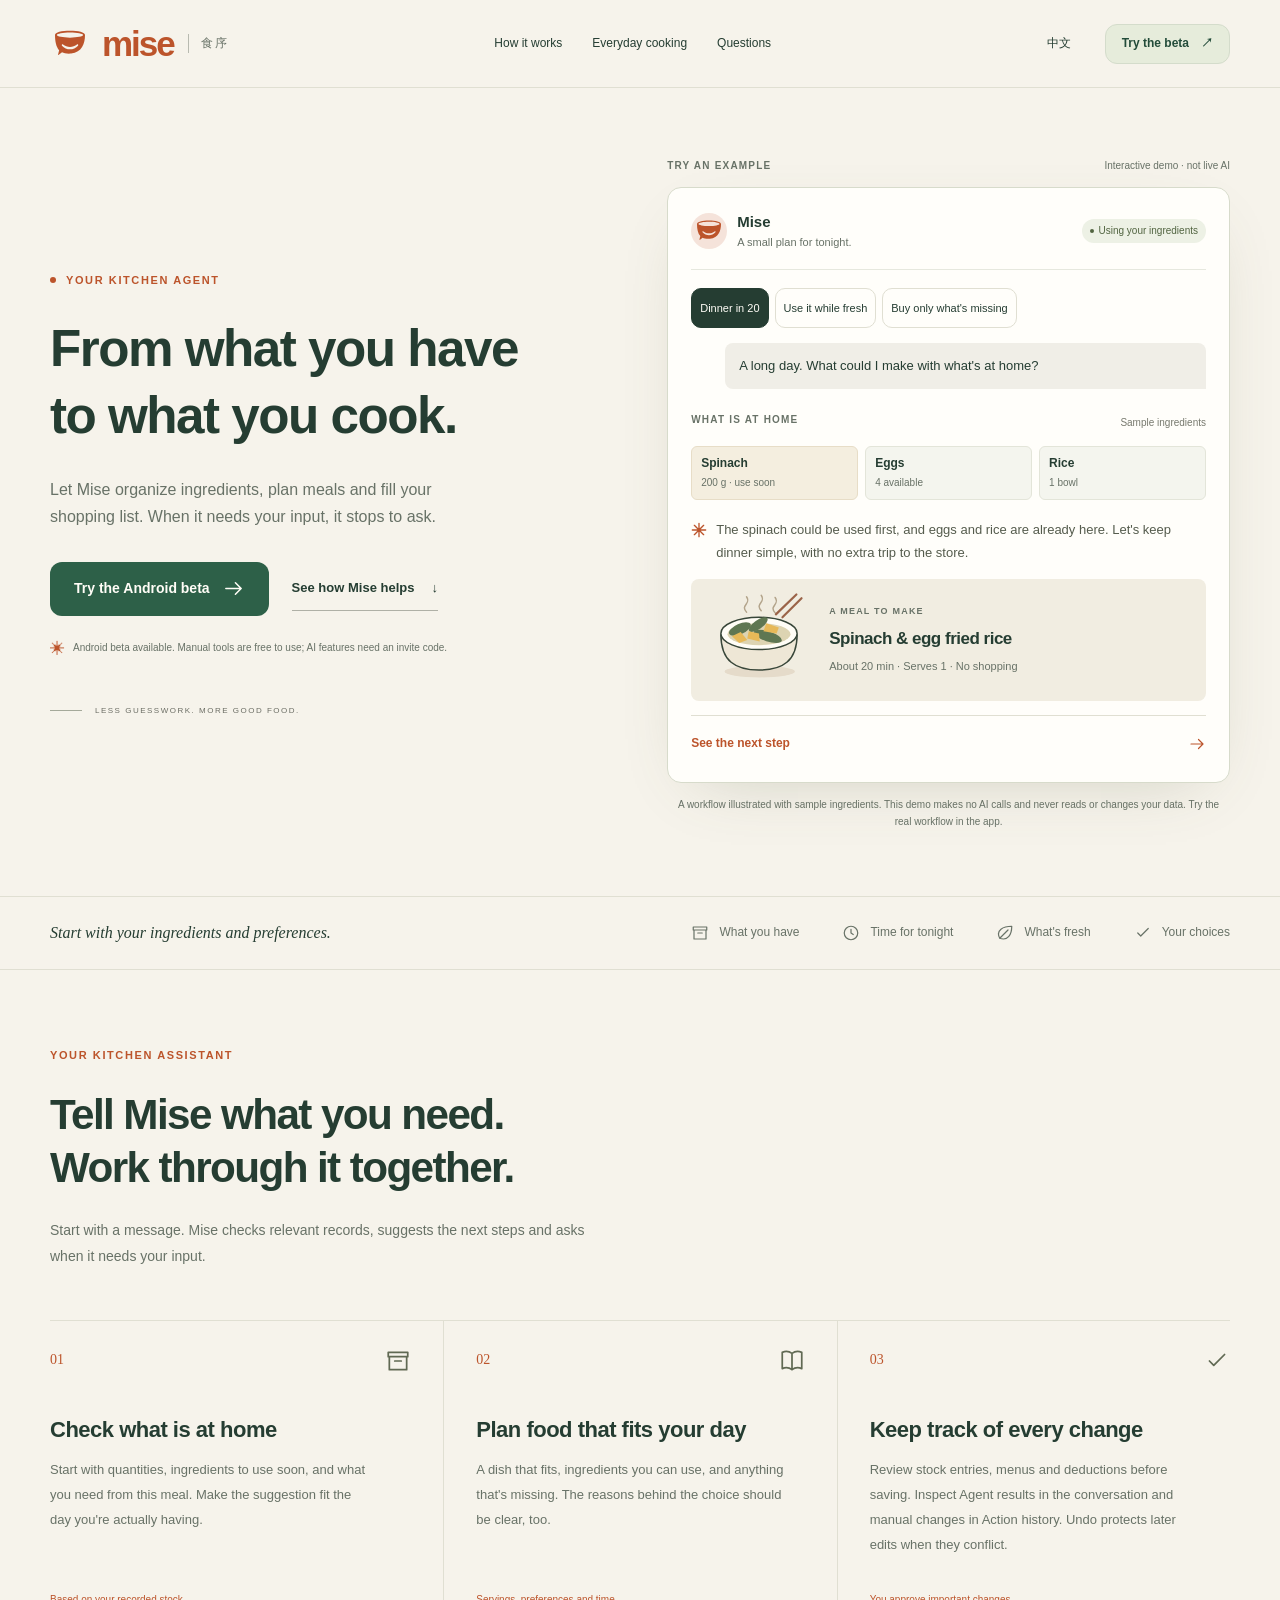
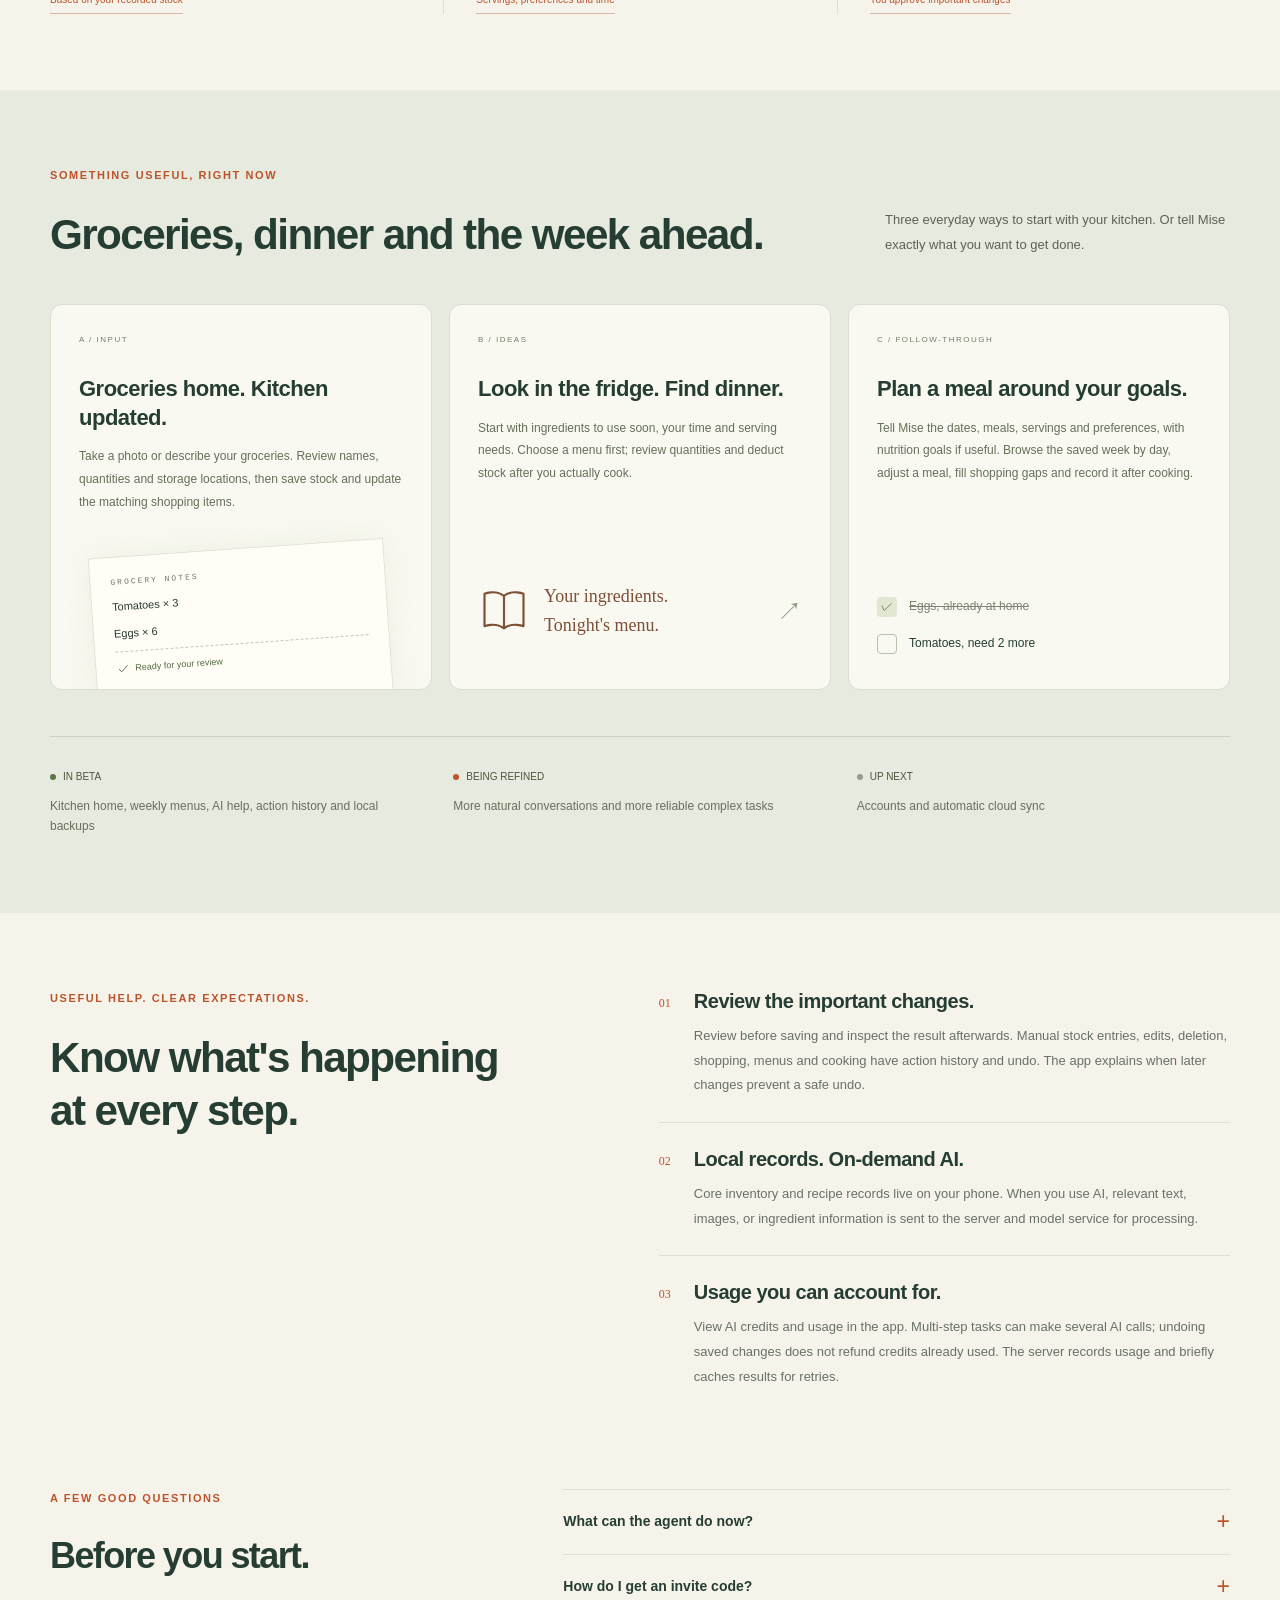
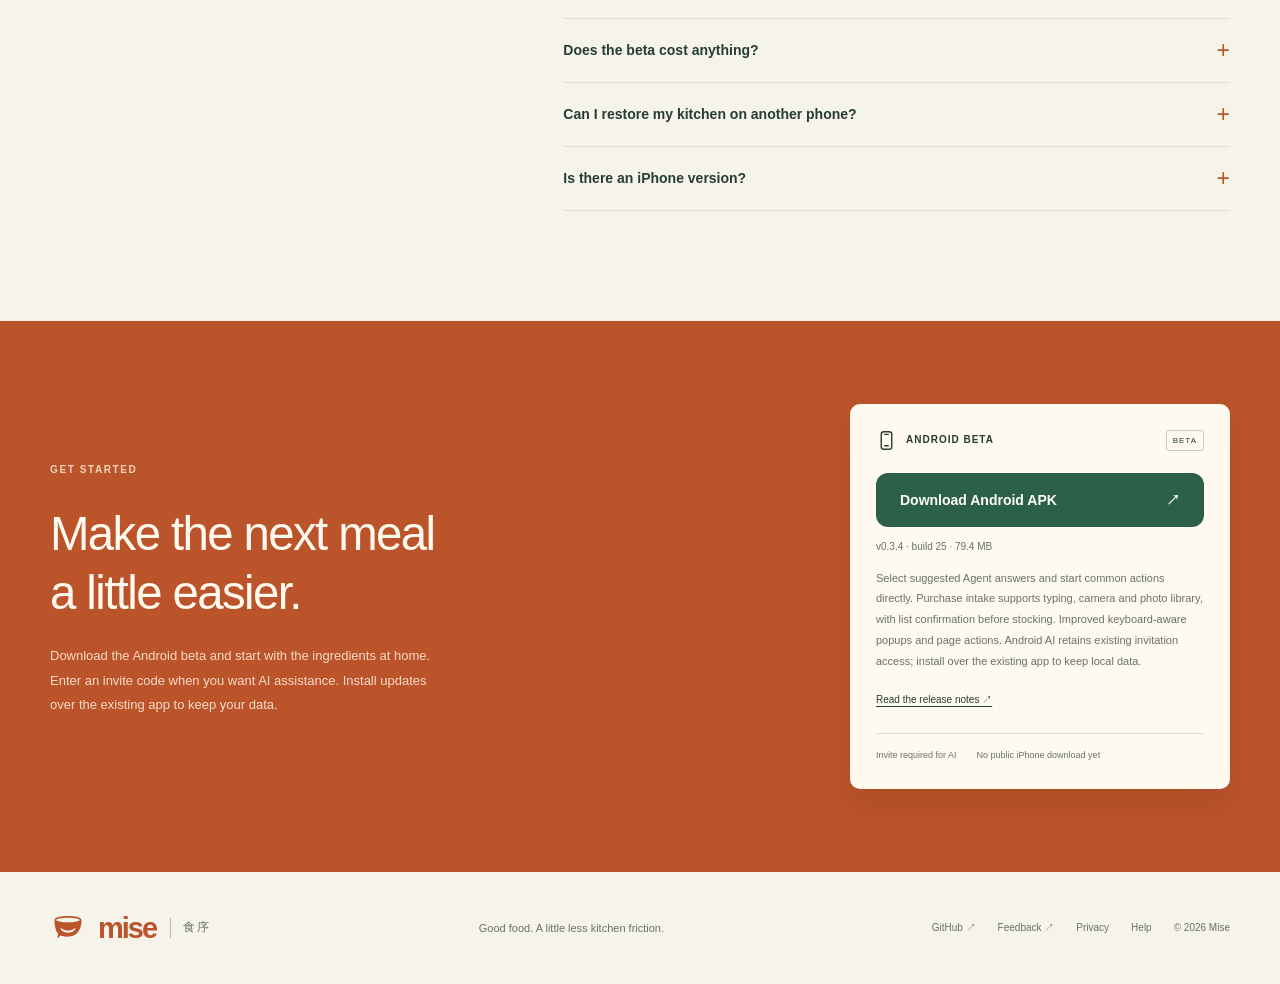
==== index.html @ 24699344 "chore: publish Android 0.3.4 build25 download metadata Why: make the approved Agent experience relea" ====
<!doctype html>
<html lang="zh-CN">
  <head>
    <meta charset="UTF-8" />
    <meta name="viewport" content="width=device-width, initial-scale=1" />
    <meta
      name="description"
      content="Mise 食序帮你整理食材、安排菜单、补齐购物清单。用厨房助手处理日常琐事，保留每一步的查看与确认。"
    />
    <meta name="theme-color" content="#f7f5ef" />
    <meta property="og:title" content="Mise 食序 — 整理食材，安排每天的饭" />
    <meta
      property="og:description"
      content="从家里有什么，到每天吃什么。让 Mise 帮你整理食材、安排菜单、补齐购物清单。"
    />
    <meta property="og:type" content="website" />
    <meta
      property="og:url"
      content="https://zyfeleven.github.io/smartKitchen-website/"
    />
    <meta
      property="og:image"
      content="https://zyfeleven.github.io/smartKitchen-website/assets/social-preview.png"
    />
    <title>Mise 食序 — 整理食材，安排每天的饭</title>
    <link rel="icon" type="image/svg+xml" href="assets/mise-mark.svg" />
    <link rel="stylesheet" href="styles.css" />
    <script src="script.js" defer></script>
  </head>
  <body>
    <svg
      class="svg-library"
      xmlns="http://www.w3.org/2000/svg"
      aria-hidden="true"
    >
      <defs>
        <symbol id="i-spark" viewBox="0 0 24 24">
          <path d="M12 2v20M2 12h20M5 5l14 14M5 19 19 5" />
        </symbol>
        <symbol id="i-arrow" viewBox="0 0 24 24">
          <path d="M4 12h16m-6-6 6 6-6 6" />
        </symbol>
        <symbol id="i-check" viewBox="0 0 24 24">
          <path d="m5 12 4 4L19 6" />
        </symbol>
        <symbol id="i-box" viewBox="0 0 24 24">
          <path d="M4 8h16v12H4zM3 4h18v4H3zM9 12h6" />
        </symbol>
        <symbol id="i-book" viewBox="0 0 24 24">
          <path
            d="M12 5v15M12 5C8 2 3 4 3 4v15s5-2 9 1c4-3 9-1 9-1V4s-5-2-9 1Z"
          />
        </symbol>
        <symbol id="i-bag" viewBox="0 0 24 24">
          <path d="M4 8h16l1 13H3L4 8ZM8 8V6a4 4 0 0 1 8 0v2" />
        </symbol>
        <symbol id="i-clock" viewBox="0 0 24 24">
          <circle cx="12" cy="12" r="9" />
          <path d="M12 7v5l3 2" />
        </symbol>
        <symbol id="i-phone" viewBox="0 0 24 24">
          <rect x="6" y="2" width="12" height="20" rx="3" />
          <path d="M10 18h4M10 5h4" />
        </symbol>
        <symbol id="i-leaf" viewBox="0 0 24 24">
          <path d="M5 19C-1 8 10 3 21 3c0 11-5 20-16 16ZM5 19 16 8" />
        </symbol>
      </defs>
    </svg>
    <a class="skip-link" href="#main" data-i18n="skip">跳到主要内容</a>
    <header class="site-header">
      <a href="#top" class="brand" aria-label="Mise 食序"
        ><img class="brand-mark" src="assets/mise-symbol.svg" alt="" width="40" height="40"
        ><span class="wordmark">mise</span><span class="brand-cn">食序</span></a
      >
      <nav aria-label="主导航" data-i18n-aria="navLabel">
        <a href="#agent" data-i18n="navAgent">看看怎么用</a
        ><a href="#today" data-i18n="navToday">厨房里的日常</a
        ><a href="#questions" data-i18n="navQuestions">常见问题</a>
      </nav>
      <div class="header-actions">
        <button
          id="languageToggle"
          class="language-toggle"
          type="button"
          aria-label="Switch to English"
        >
          EN</button
        ><a href="#download" class="button button-small"
          ><span data-i18n="joinBeta">体验内测</span
          ><span aria-hidden="true">↗</span></a
        >
      </div>
    </header>
    <main id="main">
      <section class="hero section-shell" id="top">
        <div class="hero-copy">
          <p class="eyebrow">
            <span class="status-dot"></span> YOUR KITCHEN AGENT
          </p>
          <h1><span data-i18n="heroLine1">从家里有什么，</span><br><span data-i18n="heroLine2">到每天吃什么。</span></h1>
          <p class="hero-description" data-i18n="heroCopy">让 Mise 帮你整理食材、安排菜单、补齐购物清单。需要你决定时，它会停下来问你。</p>
          <div class="hero-actions">
            <a
              class="button"
              data-apk-link
              href="https://github.com/zyfeleven/smartKitchen-website/releases/download/android-v0.3.4-build25/mise-v0.3.4-build25.apk"
              ><span data-i18n="heroCta">体验 Android 内测</span
              ><svg class="icon"><use href="#i-arrow" /></svg></a
            ><a class="text-link" href="#agent"
              ><span data-i18n="heroDemo">看看它怎么帮你</span
              ><span aria-hidden="true">↓</span></a
            >
          </div>
          <p class="hero-note">
            <span class="tiny-star">✳</span
            ><span data-i18n="heroNote"
              >Android 内测已开放。手动管理免费使用，AI 功能需邀请码。</span
            >
          </p>
          <div class="hero-signature">
            <span class="signature-line"></span
            ><span>LESS GUESSWORK. MORE GOOD FOOD.</span>
          </div>
        </div>
        <div class="demo-wrap" id="agent">
          <div class="demo-topline">
            <span data-i18n="demoLabel">跟着一个例子试试看</span
            ><span class="demo-caption" data-i18n="demoCaption"
              >交互示意 · 非实时 AI</span
            >
          </div>
          <div class="agent-demo">
            <div class="demo-header">
              <span class="agent-avatar"
                ><img src="assets/mise-symbol.svg" alt="" width="32" height="32"
              ></span>
              <div>
                <b>Mise</b
                ><span data-i18n="agentSubtitle">今晚，从你的厨房出发。</span>
              </div>
              <span class="context-badge"
                ><span class="status-dot"></span
                ><span data-i18n="contextBadge">结合现有食材</span></span
              >
            </div>
            <div
              class="scenario-picker"
              role="group"
              aria-label="选择演示场景"
              data-i18n-aria="scenarioLabel"
            >
              <button
                type="button"
                data-scenario="quick"
                aria-pressed="true"
                data-i18n="scenarioQuick"
              >
                20 分钟开饭</button
              ><button
                type="button"
                data-scenario="fresh"
                aria-pressed="false"
                data-i18n="scenarioFresh"
              >
                先用临期食材</button
              ><button
                type="button"
                data-scenario="shop"
                aria-pressed="false"
                data-i18n="scenarioShop"
              >
                只买缺少的
              </button>
            </div>
            <p class="user-message" id="demoPrompt">
              今天有点累，家里的食材能做什么？
            </p>
            <div class="context-heading">
              <span class="micro-label" data-i18n="contextTitle"
                >先看看家里有什么</span
              ><span data-i18n="sampleData">示例食材</span>
            </div>
            <div class="ingredients" id="demoIngredients">
              <span>菠菜 <small>200 g · 优先用</small></span
              ><span>鸡蛋 <small>4 个</small></span
              ><span>米饭 <small>1 碗</small></span>
            </div>
            <div class="agent-reason">
              <svg class="icon"><use href="#i-spark" /></svg>
              <p id="demoReason">
                菠菜可以优先用，鸡蛋和米饭也都有。先做一道简单的，不用再出门买菜。
              </p>
            </div>
            <div class="meal-card">
              <div class="meal-art" aria-hidden="true">
                <svg viewBox="0 0 150 140">
                  <ellipse cx="76" cy="113" rx="48" ry="8" fill="#e5dbca" />
                  <path
                    d="M23 62c0 37 20 49 52 49s52-12 52-49"
                    fill="#eee7d6"
                    stroke="#384639"
                    stroke-width="2"
                  />
                  <ellipse
                    cx="75"
                    cy="61"
                    rx="52"
                    ry="22"
                    fill="#fffdf6"
                    stroke="#384639"
                    stroke-width="2"
                  />
                  <ellipse cx="75" cy="62" rx="43" ry="15" fill="#ddd4b2" />
                  <g fill="#5f7752">
                    <ellipse
                      cx="49"
                      cy="55"
                      rx="16"
                      ry="7"
                      transform="rotate(-24 49 55)"
                    />
                    <ellipse
                      cx="87"
                      cy="65"
                      rx="20"
                      ry="7"
                      transform="rotate(18 87 65)"
                    />
                    <ellipse
                      cx="74"
                      cy="49"
                      rx="15"
                      ry="6"
                      transform="rotate(-35 74 49)"
                    />
                  </g>
                  <g fill="#e7b958">
                    <path d="m61 58 14 3 1 11-17-4Z" />
                    <path d="m85 47 17 6-3 8-18-3Z" />
                    <path d="m38 65 12-6 9 11-11 4Z" />
                  </g>
                  <g
                    stroke="#b3a48b"
                    stroke-width="2"
                    fill="none"
                    stroke-linecap="round"
                  >
                    <path
                      d="M58 32c-9-10 7-11 0-21M78 30c-9-10 7-11 0-21M97 33c-9-10 7-11 0-21"
                    />
                  </g>
                  <path
                    d="m98 35 28-27m-19 31 26-26"
                    stroke="#9b6449"
                    stroke-width="3"
                    stroke-linecap="round"
                  />
                </svg>
              </div>
              <div>
                <p class="micro-label" data-i18n="planTitle">再安排一餐</p>
                <h2 id="demoMeal">菠菜鸡蛋炒饭</h2>
                <p id="demoTags">约 20 分钟 · 1 人份 · 无需添购</p>
              </div>
            </div>
            <button
              class="plan-toggle"
              type="button"
              id="planToggle"
              aria-expanded="false"
              aria-controls="actionPanel"
            >
              <span data-i18n="planToggle">看看下一步</span
              ><svg class="icon"><use href="#i-arrow" /></svg>
            </button>
            <div class="action-panel" id="actionPanel" hidden>
              <p class="micro-label" data-i18n="actionsTitle">核对后再保存</p>
              <p id="demoAction">保存这份菜谱；做饭时再核对实际食材用量。</p>
              <button
                type="button"
                id="confirmDemo"
                class="button button-small"
                data-i18n="confirmDemo"
              >
                在示例中确认
              </button>
              <p id="demoStatus" class="demo-status" role="status"></p>
            </div>
          </div>
          <p class="demo-footnote" data-i18n="demoFootnote">用示例食材演示一次工作流，不会调用 AI，也不会读取或修改你的数据。实际操作请在 App 中体验。</p>
        </div>
      </section>
      <div class="context-strip">
        <div class="section-shell">
          <span data-i18n="stripTitle">从你的食材和习惯出发。</span>
          <div>
            <span
              ><svg class="icon"><use href="#i-box" /></svg
              ><span data-i18n="stripInventory">已有的食材</span></span
            ><span
              ><svg class="icon"><use href="#i-clock" /></svg
              ><span data-i18n="stripTime">今天的安排</span></span
            ><span
              ><svg class="icon"><use href="#i-leaf" /></svg
              ><span data-i18n="stripFresh">食材的状态</span></span
            ><span
              ><svg class="icon"><use href="#i-check" /></svg
              ><span data-i18n="stripChoice">你的选择</span></span
            >
          </div>
        </div>
      </div>
      <section class="section-shell section-space approach" id="approach">
        <div class="section-intro">
          <p class="eyebrow" data-i18n="approachEyebrow">你的厨房助手</p>
          <h2 data-i18n="approachTitle">说出想做的事，<br>一起把它完成。</h2>
          <p data-i18n="approachCopy">不用先学会所有功能。从一条消息开始，Mise 会查看相关记录、提出建议，并在需要时向你提问。</p>
        </div>
        <div class="approach-grid">
          <article>
            <div class="step-head">
              <span>01</span><svg class="icon"><use href="#i-box" /></svg>
            </div>
            <h3 data-i18n="step1Title">先看看家里有什么</h3>
            <p data-i18n="step1Copy">
              从库存数量、临期食材和这顿饭的需求出发，让推荐贴近你今天的实际情况。
            </p>
            <span class="step-note" data-i18n="step1Note">使用你记录的库存</span>
          </article>
          <article>
            <div class="step-head">
              <span>02</span><svg class="icon"><use href="#i-book" /></svg>
            </div>
            <h3 data-i18n="step2Title">安排适合你的饭菜</h3>
            <p data-i18n="step2Copy">
              一道适合的菜、用得到的食材、还缺的东西。建议背后的取舍，也应该说清楚。
            </p>
            <span class="step-note" data-i18n="step2Note">结合人数、口味和时间</span>
          </article>
          <article>
            <div class="step-head">
              <span>03</span><svg class="icon"><use href="#i-check" /></svg>
            </div>
            <h3 data-i18n="step3Title">每次更改都有记录</h3>
            <p data-i18n="step3Copy">入库、保存菜单和扣减库存前先核对。助手的结果在对话中查看，手动操作在操作记录中查看和撤销；后续改动有冲突时会保护新数据。</p>
            <span class="step-note" data-i18n="step3Note">重要操作由你确认</span>
          </article>
        </div>
      </section>
      <section class="today-section" id="today">
        <div class="section-shell section-space">
          <div class="today-heading">
            <div>
              <p class="eyebrow" data-i18n="todayEyebrow">今天，就能开始用</p>
              <h2 data-i18n="todayTitle">买菜、做饭、安排一周。</h2>
            </div>
            <p data-i18n="todayCopy">三个常见场景，从家里的食材开始。你也可以直接告诉助手一个更具体的需求。</p>
          </div>
          <div class="capabilities">
            <article class="capability">
              <span class="capability-no">A / INPUT</span>
              <h3 data-i18n="cap1Title">买回来了，顺手入库。</h3>
              <p data-i18n="cap1Copy">拍张照片或说出刚买的食材。助手整理名称、数量和存放位置，核对后入库，并更新对应采购项。</p>
              <div class="input-visual" aria-hidden="true">
                <span class="receipt-label">GROCERY NOTES</span
                ><span data-i18n="receipt1">番茄 × 3</span
                ><span data-i18n="receipt2">鸡蛋 × 6</span
                ><span class="receipt-rule"></span
                ><span class="receipt-result"
                  ><svg class="icon"><use href="#i-check" /></svg
                  ><span data-i18n="receiptResult"
                    >整理好了，等你核对</span
                  ></span
                >
              </div>
            </article>
            <article class="capability">
              <span class="capability-no">B / IDEAS</span>
              <h3 data-i18n="cap2Title">先看看冰箱，再决定晚餐。</h3>
              <p data-i18n="cap2Copy">优先考虑还没过期、可以尽早用掉的食材，结合人数和时间选菜。做完后再核对实际用量、更新库存。</p>
              <div class="recipe-visual" aria-hidden="true">
                <svg class="icon"><use href="#i-book" /></svg
                ><span data-i18n="recipeVisual">你的食材<br />今天的菜单</span
                ><span class="visual-arrow">↗</span>
              </div>
            </article>
            <article class="capability">
              <span class="capability-no">C / FOLLOW-THROUGH</span>
              <h3 data-i18n="cap3Title">按你的目标，安排这一餐。</h3>
              <p data-i18n="cap3Copy">告诉助手日期、餐次、人数和口味，按需补充营养目标。保存后按天查看本周菜单，调整一餐、补齐采购，做完再确认记录。</p>
              <div class="shopping-visual" aria-hidden="true">
                <span
                  ><i class="check-box checked">✓</i
                  ><span data-i18n="shoppingHave">鸡蛋，家里有</span></span
                ><span
                  ><i class="check-box"></i
                  ><span data-i18n="shoppingNeed">番茄，还差 2 个</span></span
                >
              </div>
            </article>
          </div>
          <div class="roadmap">
            <div>
              <span class="phase current" data-i18n="phaseCurrent"
                >正在内测</span
              >
              <p data-i18n="phaseCurrentCopy">厨房首页、本周菜单、AI 助手、操作记录与本机备份</p>
            </div>
            <div>
              <span class="phase next" data-i18n="phaseNext">持续打磨</span>
              <p data-i18n="phaseNextCopy">更自然的对话与更可靠的复杂任务</p>
            </div>
            <div>
              <span class="phase later" data-i18n="phaseLater">后续方向</span>
              <p data-i18n="phaseLaterCopy">账号和跨设备云同步</p>
            </div>
          </div>
        </div>
      </section>
      <section class="section-shell section-space trust-section" id="trust">
        <div class="section-intro">
          <p class="eyebrow" data-i18n="trustEyebrow">帮得上忙，也交代得清楚</p>
          <h2 data-i18n="trustTitle">让每次使用，<br />都心里有数。</h2>
        </div>
        <div class="trust-details">
          <article>
            <span>01</span>
            <div>
              <h3 data-i18n="trust1Title">重要操作，先核对。</h3>
              <p data-i18n="trust1Copy">保存前核对内容，执行后查看记录。手动入库、编辑和删除、采购、菜单、做饭都可查看操作历史并撤销；后续修改有冲突时，App 会说明原因。</p>
            </div>
          </article>
          <article>
            <span>02</span>
            <div>
              <h3 data-i18n="trust2Title">本地保存，按需处理。</h3>
              <p data-i18n="trust2Copy">
                库存、菜谱等核心数据保存在手机。使用 AI
                时，相关文字、图片或食材信息会发往服务器及模型服务处理。
              </p>
            </div>
          </article>
          <article>
            <span>03</span>
            <div>
              <h3 data-i18n="trust3Title">点数和消耗，有记录。</h3>
              <p data-i18n="trust3Copy">在 App 查看 AI 点数和用量。助手的多步任务可能产生多次 AI 调用；撤销已保存内容不会退回已消耗的点数。服务器会记录用量并短期缓存结果以处理重试。</p>
            </div>
          </article>
        </div>
      </section>
      <section class="faq-section section-shell" id="questions">
        <div>
          <p class="eyebrow">A FEW GOOD QUESTIONS</p>
          <h2 data-i18n="faqTitle">开始之前。</h2>
        </div>
        <div class="faq-list">
          <details>
            <summary data-i18n="faq1Question">Agent 现在能做什么？</summary>
            <p data-i18n="faq1Answer">助手可以查看库存、生成或修改菜谱、安排菜单和整理购物清单。执行记录可查看，支持的更改可撤销。执行时请保持 App 在前台，中断后可继续。营养数据是估算，不代表全天摄入。页面演示使用示例数据，不会调用 AI。</p>
          </details>
          <details>
            <summary data-i18n="faq2Question">怎么获得邀请码？</summary>
            <p>
              <span data-i18n="faq2Answer"
                >目前由维护者小范围发放。下载 APK
                不会自动获得邀请码；你可以通过项目反馈页联系维护者，了解内测安排。</span
              >
              <a
                href="https://github.com/zyfeleven/smartKitchen-website/issues"
                data-i18n="feedbackLink"
                >前往项目反馈 ↗</a
              >
            </p>
          </details>
          <details>
            <summary data-i18n="faq3Question">内测需要付费吗？</summary>
            <p data-i18n="faq3Answer">目前没有充值入口。AI 功能使用内测点数，初始额度和有效期以收到的邀请码及 App 内显示为准。成功完成功能后按规则扣点；额度用完可联系维护者，手动功能仍可使用。</p>
          </details>
          <details>
            <summary data-i18n="faq4Question">数据可以换手机恢复吗？</summary>
            <p data-i18n="faq4Answer">可以在设置里导出本机备份，再把文件传到另一台手机恢复。备份未加密，请妥善保管；恢复会替换目标手机上的数据。邀请码和 AI 点数不包含在备份中。目前没有账号和自动云同步。</p>
          </details>
          <details>
            <summary data-i18n="faq5Question">支持 iPhone 吗？</summary>
            <p data-i18n="faq5Answer">
              目前这里提供 Android 内测 APK。iOS
              尚无公开下载入口；有可用版本时会在本页更新。
            </p>
          </details>
        </div>
      </section>
      <section class="download-section" id="download">
        <div class="section-shell download-inner">
          <div>
            <p class="eyebrow" data-i18n="downloadEyebrow">开始体验</p>
            <h2 data-i18n="downloadTitle">让下一顿饭，<br>更好安排一点。</h2>
            <p data-i18n="downloadCopy">下载 Android 内测版，先记下家里的食材。需要 AI 助手时，再填写邀请码。更新请覆盖安装，保留原有数据。</p>
          </div>
          <div class="download-card">
            <div class="download-card-top">
              <svg class="icon"><use href="#i-phone" /></svg
              ><span data-i18n="androidBeta">ANDROID 内测</span
              ><span class="beta-label">BETA</span>
            </div>
            <a
              class="button button-dark"
              data-apk-link
              href="https://github.com/zyfeleven/smartKitchen-website/releases/download/android-v0.3.4-build25/mise-v0.3.4-build25.apk"
              ><span data-i18n="downloadApk">下载 Android APK</span
              ><span aria-hidden="true">↗</span></a
            >
            <p class="release-meta" data-release-meta>
              v0.3.4 · build 25 · 79.4 MB
            </p>
            <p class="release-note" data-release-note>
              助手提问可直接选答案，常用操作一点即开始；购买食材支持手写、拍照和相册，小票识别后确认清单再入库。优化弹窗键盘布局和页面按钮排列。Android AI 沿用现有邀请码；覆盖安装保留本地数据。
            </p>
            <a
              class="release-link"
              data-release-link
              href="https://github.com/zyfeleven/smartKitchen-website/releases/tag/android-v0.3.4-build25"
              data-i18n="releaseDetails"
              >查看版本说明 ↗</a
            >
            <div class="download-requirements">
              <span data-i18n="inviteRequired">AI 功能需邀请码</span
              ><span data-i18n="iosStatus">iPhone 暂无公开下载</span>
            </div>
          </div>
        </div>
      </section>
    </main>
    <footer class="section-shell">
      <a href="#top" class="brand" aria-label="Mise 食序"
        ><img class="brand-mark" src="assets/mise-symbol.svg" alt="" width="40" height="40"
        ><span class="wordmark">mise</span><span class="brand-cn">食序</span></a
      >
      <p data-i18n="footerCopy">好好吃饭，也让厨房轻松一点。</p>
      <div>
        <a
          href="https://github.com/zyfeleven/smartKitchen-website"
          target="_blank"
          rel="noopener noreferrer"
          >GitHub ↗</a
        ><a
          href="https://github.com/zyfeleven/smartKitchen-website/issues"
          data-i18n="footerFeedback"
          >反馈 ↗</a
        ><a href="privacy.html" data-i18n="footerPrivacy">隐私</a
        ><a href="support.html" data-i18n="footerSupport">帮助</a
        ><span>© <span id="year">2026</span> Mise</span>
      </div>
    </footer>
    <noscript
      ><p class="noscript-note">
        本页可直接阅读。交互演示和语言切换需要 JavaScript。<a
          href="https://github.com/zyfeleven/smartKitchen-website/releases/latest"
          >查看最新发布</a
        >。
      </p></noscript
    >
  </body>
</html>
---- styles.css ----
:root {
  --paper: #f7f5ef;
  --ink: #252821;
  --muted: #64675e;
  --red: #b94028;
  --line: #dcded2;
  --sage: #e7eadf;
  --max: 1240px;
}
* {
  box-sizing: border-box;
}
html {
  scroll-behavior: smooth;
  scroll-padding-top: 40px;
}
body {
  margin: 0;
  background: var(--paper);
  color: var(--ink);
  font-family:
    Inter, "Helvetica Neue", Arial, "PingFang SC", "Microsoft YaHei", sans-serif;
  font-size: 16px;
  line-height: 1.65;
  -webkit-font-smoothing: antialiased;
}
a {
  color: inherit;
  text-decoration: none;
}
button {
  font: inherit;
  cursor: pointer;
}
button,
a {
  -webkit-tap-highlight-color: transparent;
}
button:disabled {
  cursor: default;
}
button:focus-visible,
a:focus-visible,
summary:focus-visible {
  outline: 3px solid var(--red);
  outline-offset: 5px;
}
button,
input {
  color: inherit;
}
img,
svg {
  max-width: 100%;
}
p,
h1,
h2,
h3 {
  margin-top: 0;
}
h1,
h2,
h3 {
  line-height: 1.25;
}
h2 {
  font-size: clamp(32px, 3.3vw, 46px);
  font-weight: 600;
  letter-spacing: -1.6px;
}
h3 {
  font-size: 23px;
  font-weight: 600;
  letter-spacing: -0.5px;
}
[hidden] {
  display: none !important;
}
.svg-library {
  position: absolute;
  width: 0;
  height: 0;
  overflow: hidden;
}
.icon {
  width: 23px;
  height: 23px;
  fill: none;
  stroke: currentColor;
  stroke-width: 1.6;
  stroke-linecap: round;
  stroke-linejoin: round;
  flex-shrink: 0;
}
.section-shell {
  width: min(var(--max), calc(100% - 100px));
  margin-inline: auto;
}
.section-space {
  padding-block: 108px;
}
.eyebrow {
  font-size: 11px;
  letter-spacing: 1.6px;
  font-weight: 700;
  color: var(--red);
  margin-bottom: 25px;
}
.status-dot {
  display: inline-block;
  width: 6px;
  height: 6px;
  background: currentColor;
  border-radius: 50%;
  flex: none;
}
.skip-link {
  position: fixed;
  top: -80px;
  left: 20px;
  background: var(--ink);
  color: white;
  padding: 12px 20px;
  z-index: 100;
}
.skip-link:focus {
  top: 10px;
}
.button {
  display: inline-flex;
  align-items: center;
  justify-content: center;
  gap: 23px;
  min-height: 54px;
  padding: 13px 23px;
  border: 1px solid transparent;
  border-radius: 7px;
  background: var(--red);
  color: #fffdf7;
  font-size: 14px;
  font-weight: 600;
  transition:
    background 0.2s,
    transform 0.2s;
}
.button:hover {
  background: #993520;
  transform: translateY(-2px);
}
.button-small {
  min-height: 40px;
  font-size: 12px;
  padding: 9px 16px;
}
.button-dark {
  background: var(--ink);
}
.button-dark:hover {
  background: #444b3a;
}
.text-link {
  display: inline-flex;
  align-items: center;
  gap: 17px;
  font-size: 13px;
  font-weight: 600;
  border-bottom: 1px solid #afb0a6;
  padding-block: 8px;
}
.text-link:hover {
  color: var(--red);
}
.site-header {
  height: 88px;
  width: min(1440px, 100%);
  margin: auto;
  padding-inline: 50px;
  display: flex;
  align-items: center;
  justify-content: space-between;
  gap: 24px;
  border-bottom: 1px solid var(--line);
}
.brand {
  display: flex;
  align-items: center;
  gap: 12px;
  width: max-content;
}
.brand-mark {
  width: 40px;
  height: 40px;
  flex-shrink: 0;
  object-fit: contain;
}
.wordmark {
  color: #bc542b;
  font-size: 35px;
  letter-spacing: -2px;
  font-weight: 750;
  line-height: 1;
}
.brand-cn {
  font-size: 12px;
  color: var(--muted);
  border-left: 1px solid #b8bab0;
  padding-left: 12px;
  margin-left: 2px;
  letter-spacing: 2px;
}
.site-header nav {
  display: flex;
  gap: 30px;
  font-size: 12px;
  font-weight: 500;
}
.site-header nav a:hover {
  color: var(--red);
}
.header-actions {
  display: flex;
  align-items: center;
  gap: 24px;
}
.language-toggle {
  background: none;
  border: 0;
  font-size: 12px;
  padding: 10px;
  min-height: 40px;
}
.language-toggle:hover {
  color: var(--red);
}
.hero {
  display: grid;
  grid-template-columns: 1fr 1.03fr;
  align-items: center;
  gap: 6%;
  padding-block: 70px 66px;
  min-height: 730px;
}
.hero-copy .eyebrow {
  display: flex;
  align-items: center;
  gap: 10px;
  margin-bottom: 27px;
}
.hero h1 {
  font-size: clamp(46px, 4.9vw, 70px);
  font-weight: 550;
  letter-spacing: -3px;
  line-height: 1.21;
  margin-bottom: 27px;
}
.hero h1 em {
  font-family: Georgia, "Times New Roman", serif;
  color: var(--red);
  font-weight: 400;
  letter-spacing: -3px;
}
.hero-description {
  font-size: 16px;
  color: var(--muted);
  max-width: 410px;
  line-height: 1.95;
  margin-bottom: 31px;
}
.hero-actions {
  display: flex;
  align-items: center;
  gap: 23px;
  flex-wrap: wrap;
}
.hero-note {
  display: flex;
  align-items: flex-start;
  gap: 8px;
  font-size: 11px;
  line-height: 1.9;
  color: var(--muted);
  max-width: 410px;
  margin-top: 22px;
}
.tiny-star {
  color: var(--red);
  font-size: 15px;
  line-height: 1.4;
}
.hero-signature {
  display: flex;
  align-items: center;
  gap: 13px;
  margin-top: 45px;
  font-size: 8px;
  letter-spacing: 1.5px;
  color: #6b6d64;
}
.signature-line {
  width: 32px;
  height: 1px;
  background: #a5a99a;
}
.demo-wrap {
  position: relative;
  scroll-margin-top: 25px;
}
.demo-topline {
  display: flex;
  align-items: center;
  justify-content: space-between;
  gap: 10px;
  font-size: 9px;
  font-weight: 650;
  letter-spacing: 1.2px;
  margin-bottom: 12px;
  color: var(--muted);
}
.demo-caption {
  font-size: 10px;
  font-weight: 400;
  letter-spacing: 0;
}
.agent-demo {
  padding: 23px;
  background: #fffefa;
  border: 1px solid #d7dbcb;
  border-radius: 14px;
  box-shadow: 0 20px 65px -32px #5e64434d;
  position: relative;
}
.demo-header {
  display: flex;
  gap: 10px;
  align-items: center;
  padding-bottom: 18px;
  border-bottom: 1px solid #e6e8de;
}
.agent-avatar {
  width: 36px;
  height: 36px;
  display: grid;
  place-items: center;
  border-radius: 50%;
  background: #f5e3da;
  color: var(--red);
}
.agent-avatar .icon {
  width: 23px;
  stroke-width: 2;
}
.demo-header > div {
  display: grid;
}
.demo-header b {
  font-size: 15px;
  line-height: 1.5;
}
.demo-header div > span {
  font-size: 10px;
  color: var(--muted);
}
.context-badge {
  margin-left: auto;
  display: flex;
  align-items: center;
  gap: 5px;
  color: #516440;
  font-size: 9px;
  background: #edf1e5;
  padding: 4px 8px;
  border-radius: 20px;
  white-space: nowrap;
}
.context-badge .status-dot {
  width: 4px;
  height: 4px;
}
.scenario-picker {
  display: flex;
  gap: 6px;
  margin-block: 18px 15px;
  flex-wrap: wrap;
}
.scenario-picker button {
  font-size: 10px;
  padding: 7px 10px;
  border-radius: 5px;
  background: transparent;
  border: 1px solid var(--line);
  min-height: 33px;
  line-height: 1.5;
}
.scenario-picker button[aria-pressed="true"] {
  background: var(--ink);
  border-color: var(--ink);
  color: #fffdf7;
}
.scenario-picker button:hover:not([aria-pressed="true"]) {
  background: var(--sage);
}
.user-message {
  font-size: 12px;
  background: #f0eee7;
  padding: 12px 14px;
  border-radius: 8px 8px 0 8px;
  margin-left: 34px;
  margin-bottom: 22px;
  min-height: 44px;
}
.context-heading {
  display: flex;
  justify-content: space-between;
  align-items: center;
  gap: 6px;
  margin-bottom: 10px;
}
.micro-label {
  font-size: 8px;
  letter-spacing: 1.2px;
  font-weight: 650;
  line-height: 1.7;
  color: var(--muted);
  margin-bottom: 8px;
}
.context-heading > span:last-child {
  font-size: 8px;
  color: #77796e;
}
.ingredients {
  display: flex;
  gap: 7px;
  flex-wrap: wrap;
}
.ingredients > span {
  background: #f4f5ee;
  border: 1px solid #e3e5d9;
  border-radius: 6px;
  padding: 7px 9px;
  font-size: 11px;
  font-weight: 600;
  display: grid;
  gap: 2px;
  flex: 1;
  min-width: 78px;
}
.ingredients small {
  font-size: 9px;
  font-weight: 400;
  color: var(--muted);
}
.ingredients > span:first-child {
  background: #f4eedf;
  border-color: #e7ddc7;
}
.agent-reason {
  display: flex;
  gap: 9px;
  align-items: flex-start;
  margin-block: 18px 14px;
}
.agent-reason > .icon {
  width: 16px;
  height: 16px;
  color: var(--red);
  margin-top: 4px;
  stroke-width: 2;
}
.agent-reason p {
  font-size: 11px;
  line-height: 1.8;
  color: #555c4d;
  margin: 0;
  min-height: 40px;
}
.meal-card {
  display: flex;
  align-items: center;
  gap: 15px;
  border-radius: 8px;
  background: #f1ede1;
  padding: 9px 13px;
  min-height: 120px;
}
.meal-art {
  width: 110px;
  flex-shrink: 0;
  line-height: 0;
}
.meal-art svg {
  width: 110px;
  height: 104px;
}
.meal-card h2 {
  font-size: 18px;
  letter-spacing: -0.5px;
  margin: 2px 0 7px;
  line-height: 1.3;
}
.meal-card p:last-child {
  font-size: 9px;
  color: var(--muted);
  margin-bottom: 0;
}
.plan-toggle {
  display: flex;
  width: 100%;
  align-items: center;
  justify-content: space-between;
  margin-top: 14px;
  background: transparent;
  border: 0;
  border-top: 1px solid var(--line);
  padding: 13px 0 0;
  font-size: 11px;
  font-weight: 600;
  min-height: 40px;
  color: var(--red);
}
.plan-toggle .icon {
  width: 18px;
  height: 18px;
}
.action-panel {
  padding: 15px;
  margin-top: 12px;
  border-radius: 8px;
  background: #f4f5ee;
}
.action-panel > p:not(.micro-label) {
  font-size: 11px;
  line-height: 1.8;
}
.action-panel .button {
  font-size: 10px;
  min-height: 35px;
}
.demo-status {
  color: #405337;
  margin: 10px 0 0;
}
.demo-status:empty {
  display: none;
}
.demo-footnote {
  font-size: 9px;
  line-height: 1.7;
  margin: 13px 8px 0;
  color: var(--muted);
  text-align: center;
}
.context-strip {
  border-block: 1px solid var(--line);
  padding-block: 23px;
}
.context-strip > .section-shell {
  display: flex;
  justify-content: space-between;
  align-items: center;
  gap: 25px;
  font-size: 12px;
}
.context-strip > .section-shell > span {
  font-family: Georgia, "Songti SC", serif;
  font-size: 16px;
  font-style: italic;
}
.context-strip .section-shell > div {
  display: flex;
  gap: 43px;
}
.context-strip .section-shell > div > span {
  display: flex;
  align-items: center;
  gap: 10px;
  color: var(--muted);
}
.context-strip .icon {
  width: 18px;
  height: 18px;
}
.section-intro {
  max-width: 700px;
}
.section-intro h2 {
  margin-bottom: 22px;
}
.section-intro > p:last-child {
  font-size: 14px;
  color: var(--muted);
  max-width: 550px;
  line-height: 1.9;
}
.approach-grid {
  display: grid;
  grid-template-columns: repeat(3, 1fr);
  margin-top: 50px;
  border-top: 1px solid var(--line);
}
.approach-grid article {
  padding: 27px 32px 0;
  border-left: 1px solid var(--line);
}
.approach-grid article:first-child {
  padding-left: 0;
  border-left: 0;
}
.approach-grid article:last-child {
  padding-right: 0;
}
.step-head {
  display: flex;
  justify-content: space-between;
  color: var(--red);
  margin-bottom: 42px;
}
.step-head > span {
  font-family: Georgia, serif;
  font-size: 14px;
}
.step-head .icon {
  color: #606953;
  width: 26px;
  height: 26px;
}
.approach-grid h3 {
  font-size: 22px;
  margin-bottom: 15px;
}
.approach-grid p {
  font-size: 13px;
  line-height: 1.9;
  color: var(--muted);
  max-width: 320px;
  margin-bottom: 27px;
}
.step-note {
  font-size: 10px;
  display: inline-block;
  color: var(--red);
  border-bottom: 1px solid #d6b9a7;
  padding-bottom: 4px;
}
.today-section {
  background: var(--sage);
}
.today-heading {
  display: flex;
  justify-content: space-between;
  gap: 60px;
  align-items: flex-end;
  margin-bottom: 42px;
}
.today-heading h2 {
  margin-bottom: 0;
}
.today-heading > p {
  font-size: 13px;
  color: #5b6452;
  max-width: 345px;
  line-height: 1.9;
  margin-bottom: 4px;
}
.capabilities {
  display: grid;
  grid-template-columns: repeat(3, 1fr);
  gap: 17px;
}
.capability {
  background: #f9f9f1;
  border: 1px solid #d9decd;
  border-radius: 12px;
  padding: 28px;
  overflow: hidden;
  display: flex;
  flex-direction: column;
  min-height: 348px;
}
.capability-no {
  font-size: 8px;
  letter-spacing: 1.5px;
  color: #757f69;
  margin-bottom: 29px;
}
.capability h3 {
  font-size: 21px;
  margin-bottom: 13px;
}
.capability > p {
  font-size: 12px;
  color: #64705a;
  line-height: 1.9;
}
.input-visual {
  margin: 22px 14px -50px;
  display: flex;
  flex-direction: column;
  gap: 9px;
  padding: 18px 20px 42px;
  background: #fffdf6;
  box-shadow: 0 0 30px #69754815;
  transform: rotate(-4deg);
  font-size: 11px;
  border: 1px solid #e3e2d6;
}
.receipt-label {
  font-family: monospace;
  letter-spacing: 2px;
  font-size: 8px;
  color: #757767;
}
.receipt-rule {
  border-bottom: 1px dashed #c5c7b8;
}
.receipt-result {
  display: flex;
  align-items: center;
  gap: 5px;
  color: #526b43;
  font-size: 9px;
}
.receipt-result .icon {
  width: 14px;
  height: 14px;
}
.recipe-visual {
  display: flex;
  align-items: center;
  gap: 14px;
  min-height: 126px;
  margin-top: auto;
  padding-top: 26px;
  color: #7e5038;
}
.recipe-visual > .icon {
  width: 52px;
  height: 52px;
  stroke-width: 1;
}
.recipe-visual > span {
  font-family: Georgia, "Songti SC", serif;
  font-size: 18px;
  line-height: 1.6;
}
.recipe-visual > .visual-arrow {
  margin-left: auto;
  color: #929c85;
  font-family: Arial;
  font-size: 25px;
}
.shopping-visual {
  display: grid;
  gap: 17px;
  margin-top: auto;
  padding-top: 27px;
  padding-bottom: 7px;
  font-size: 12px;
}
.shopping-visual > span {
  display: flex;
  gap: 12px;
  align-items: center;
}
.check-box {
  width: 20px;
  height: 20px;
  border: 1px solid #bac2ab;
  border-radius: 4px;
  font-style: normal;
  font-size: 12px;
  text-align: center;
  line-height: 18px;
}
.checked {
  background: #e1e7d3;
  color: #536543;
  border: 0;
}
.shopping-visual > span:first-child > span {
  text-decoration: line-through;
  color: #7e8574;
}
.roadmap {
  margin-top: 46px;
  display: grid;
  grid-template-columns: repeat(3, 1fr);
  gap: 30px;
  border-top: 1px solid #cbd3c0;
  padding-top: 25px;
}
.phase {
  display: inline-flex;
  align-items: center;
  gap: 7px;
  font-size: 10px;
  color: #47573b;
}
.phase:before {
  content: "";
  width: 6px;
  height: 6px;
  border-radius: 50%;
  background: #5c7547;
}
.phase.next:before {
  background: var(--red);
}
.phase.later:before {
  background: #959d8a;
}
.roadmap p {
  font-size: 12px;
  margin: 9px 0 0;
  color: #67715c;
}
.trust-section {
  display: grid;
  grid-template-columns: 1fr 1.06fr;
  gap: 70px;
}
.trust-details article {
  display: flex;
  gap: 23px;
  padding: 24px 0;
  border-top: 1px solid var(--line);
}
.trust-details article:first-child {
  padding-top: 0;
  border: 0;
}
.trust-details article > span {
  font-family: Georgia, serif;
  color: var(--red);
  font-size: 12px;
  padding-top: 5px;
}
.trust-details h3 {
  font-size: 20px;
  margin-bottom: 10px;
}
.trust-details p {
  font-size: 13px;
  color: var(--muted);
  line-height: 1.9;
  margin-bottom: 0;
}
.faq-section {
  display: grid;
  grid-template-columns: 0.65fr 1fr;
  gap: 80px;
  padding-bottom: 110px;
}
.faq-section h2 {
  font-size: 36px;
}
.faq-list {
  border-top: 1px solid var(--line);
}
details {
  border-bottom: 1px solid var(--line);
}
summary {
  list-style: none;
  cursor: pointer;
  display: flex;
  align-items: center;
  justify-content: space-between;
  gap: 20px;
  padding: 20px 0;
  font-size: 14px;
  font-weight: 550;
}
summary::-webkit-details-marker {
  display: none;
}
summary:after {
  content: "+";
  font-size: 23px;
  line-height: 1;
  color: var(--red);
  font-weight: 300;
}
details[open] > summary:after {
  content: "−";
}
details p {
  font-size: 12px;
  line-height: 1.95;
  color: var(--muted);
  margin: 0 27px 23px 0;
}
details a {
  text-decoration: underline;
  text-underline-offset: 3px;
  color: var(--red);
}
.download-section {
  background: var(--red);
  color: #fff9ee;
  padding-block: 83px;
}
.download-inner {
  display: grid;
  grid-template-columns: 1fr 0.75fr;
  gap: 100px;
  align-items: center;
}
.download-inner > div > .eyebrow {
  color: #f0d4bb;
  font-size: 10px;
}
.download-inner h2 {
  font-size: clamp(36px, 3.7vw, 51px);
  font-weight: 500;
  line-height: 1.25;
  margin-bottom: 22px;
}
.download-inner > div > p:last-child {
  font-size: 13px;
  line-height: 1.9;
  max-width: 400px;
  color: #f5dbc7;
}
.download-card {
  background: #fffaf0;
  color: var(--ink);
  padding: 26px;
  border-radius: 10px;
  max-width: 380px;
  width: 100%;
  justify-self: end;
  box-shadow: 0 15px 30px #51251525;
}
.download-card-top {
  display: flex;
  align-items: center;
  gap: 9px;
  margin-bottom: 22px;
  font-size: 10px;
  font-weight: 600;
  letter-spacing: 1px;
}
.download-card-top > .icon {
  height: 21px;
  width: 21px;
}
.beta-label {
  margin-left: auto;
  font-size: 8px;
  padding: 3px 6px;
  border: 1px solid #cacabb;
  border-radius: 3px;
  letter-spacing: 1px;
  font-weight: 400;
}
.download-card .button {
  width: 100%;
  justify-content: space-between;
}
.release-meta {
  font-size: 10px;
  color: var(--muted);
  margin: 12px 0;
}
.release-note {
  font-size: 11px;
  line-height: 1.9;
  color: var(--muted);
  margin-bottom: 13px;
}
.release-link {
  font-size: 10px;
  text-decoration: underline;
  text-underline-offset: 3px;
}
.download-requirements {
  display: flex;
  gap: 20px;
  border-top: 1px solid #dddcd0;
  margin-top: 22px;
  padding-top: 14px;
  font-size: 9px;
  color: var(--muted);
}
footer {
  display: flex;
  justify-content: space-between;
  align-items: center;
  gap: 25px;
  padding-block: 38px;
}
footer .wordmark {
  font-size: 29px;
}
footer .brand-mark {
  width: 36px;
  height: 36px;
}
footer > p {
  font-size: 11px;
  color: var(--muted);
  margin: 0;
}
footer > div {
  display: flex;
  align-items: center;
  gap: 22px;
  font-size: 10px;
  color: var(--muted);
}
footer a:hover {
  color: var(--red);
}
.noscript-note {
  text-align: center;
  font-size: 12px;
  padding: 20px;
}
html[lang="en"] .hero h1 {
  font-size: clamp(48px, 5.2vw, 73px);
  line-height: 1.1;
}
html[lang="en"] .hero-description {
  line-height: 1.7;
}
html[lang="en"] .hero-note {
  font-size: 10px;
}
html[lang="en"] .meal-card h2 {
  font-size: 17px;
}
html[lang="en"] .scenario-picker button {
  font-size: 9px;
  padding-inline: 8px;
}
html[lang="en"] .capability h3 {
  font-size: 22px;
  line-height: 1.3;
}
html[lang="en"] .approach-grid p {
  min-height: 100px;
}
@media (min-width: 1550px) {
  .hero {
    gap: 9%;
    min-height: 795px;
  }
  .hero h1 {
    font-size: 74px;
  }
  .hero-description {
    font-size: 17px;
  }
  .agent-demo {
    padding: 27px;
  }
  .demo-wrap {
    max-width: 530px;
  }
}
@media (max-width: 1100px) {
  .section-shell {
    width: calc(100% - 64px);
  }
  .site-header {
    padding-inline: 32px;
  }
  .site-header nav {
    gap: 22px;
  }
  .hero {
    gap: 4%;
    padding-top: 50px;
  }
  .hero h1 {
    font-size: 53px;
  }
  .hero-description {
    font-size: 14px;
  }
  .hero-actions {
    gap: 16px;
  }
  .hero-actions .button {
    font-size: 12px;
    padding-inline: 17px;
    gap: 15px;
  }
  .hero-actions .text-link {
    font-size: 11px;
  }
  .context-strip .section-shell > div {
    gap: 23px;
  }
  .agent-demo {
    padding: 19px;
  }
  .context-badge {
    font-size: 8px;
  }
  .meal-art {
    width: 87px;
  }
  .capability {
    padding: 22px;
  }
  .capability h3 {
    font-size: 20px;
  }
  .download-inner {
    gap: 65px;
  }
  .trust-section {
    gap: 40px;
  }
  .faq-section {
    gap: 50px;
  }
  footer > p {
    display: none;
  }
}
@media (max-width: 800px) {
  .site-header {
    height: 75px;
  }
  .site-header nav {
    display: none;
  }
  .hero {
    grid-template-columns: 1fr;
    gap: 46px;
    padding-block: 52px;
  }
  .hero-copy {
    max-width: 590px;
  }
  .hero h1 {
    font-size: 62px;
  }
  .hero-description {
    font-size: 16px;
    max-width: 480px;
  }
  .hero-signature {
    display: none;
  }
  .hero-note {
    max-width: 470px;
    margin-bottom: 0;
  }
  .demo-wrap {
    width: 100%;
    max-width: 580px;
    justify-self: center;
  }
  .agent-demo {
    padding: 24px;
  }
  .user-message {
    font-size: 13px;
  }
  .agent-reason p {
    font-size: 12px;
  }
  .context-strip > .section-shell {
    align-items: flex-start;
    flex-direction: column;
    gap: 17px;
  }
  .context-strip .section-shell > div {
    width: 100%;
    justify-content: space-between;
    gap: 13px;
  }
  .section-space {
    padding-block: 75px;
  }
  .approach-grid article {
    padding-inline: 21px;
  }
  .approach-grid h3 {
    font-size: 19px;
  }
  .approach-grid p {
    font-size: 12px;
  }
  .today-heading {
    gap: 30px;
    align-items: flex-start;
    flex-direction: column;
  }
  .today-heading > p {
    max-width: 500px;
  }
  .capabilities {
    grid-template-columns: 1fr;
  }
  .capability {
    min-height: 0;
    position: relative;
    padding: 27px 41% 27px 27px;
  }
  .capability-no {
    margin-bottom: 18px;
  }
  .capability h3 {
    font-size: 23px;
  }
  .capability > p {
    margin-bottom: 0;
  }
  .capability .input-visual {
    position: absolute;
    width: 30%;
    right: 8%;
    bottom: 11px;
    margin: 0;
    padding: 15px;
  }
  .recipe-visual {
    position: absolute;
    right: 4%;
    top: 45%;
    width: 28%;
    min-height: 0;
    padding: 0;
  }
  .recipe-visual > .visual-arrow {
    display: none;
  }
  .recipe-visual > .icon {
    width: 35px;
  }
  .recipe-visual > span {
    font-size: 15px;
  }
  .shopping-visual {
    position: absolute;
    right: 4%;
    top: 40%;
    width: 30%;
    padding: 0;
    font-size: 11px;
  }
  .roadmap {
    gap: 17px;
  }
  .roadmap p {
    font-size: 11px;
  }
  .trust-section {
    grid-template-columns: 1fr;
    gap: 37px;
  }
  .trust-section .section-intro h2 br {
    display: none;
  }
  .faq-section {
    grid-template-columns: 1fr;
    gap: 25px;
    padding-bottom: 75px;
  }
  .faq-section h2 {
    margin-bottom: 0;
  }
  .download-inner {
    gap: 45px;
    grid-template-columns: 1fr 1fr;
  }
  .download-card {
    padding: 20px;
  }
  .download-inner h2 {
    font-size: 36px;
  }
  .download-inner > div > p:last-child {
    font-size: 12px;
  }
  .download-section {
    padding-block: 60px;
  }
  html[lang="en"] .hero h1 {
    font-size: 65px;
  }
  html[lang="en"] .approach-grid p {
    min-height: 0;
  }
}
@media (max-width: 540px) {
  .section-shell {
    width: calc(100% - 40px);
  }
  .site-header {
    height: 70px;
    padding-inline: 20px;
    gap: 12px;
  }
  .brand {
    gap: 8px;
  }
  .wordmark {
    font-size: 31px;
  }
  .brand-mark {
    width: 36px;
    height: 36px;
  }
  .brand-cn {
    font-size: 10px;
    padding-left: 9px;
    letter-spacing: 1px;
  }
  .header-actions {
    gap: 7px;
  }
  .header-actions .button {
    font-size: 10px;
    min-height: 36px;
    padding-inline: 11px;
  }
  .language-toggle {
    font-size: 11px;
    padding: 8px;
  }
  .hero {
    padding-block: 43px 38px;
    gap: 38px;
  }
  .hero-copy .eyebrow {
    font-size: 9px;
    margin-bottom: 22px;
  }
  .hero h1 {
    font-size: 48px;
    letter-spacing: -2.5px;
    line-height: 1.24;
    margin-bottom: 23px;
  }
  .hero h1 em {
    letter-spacing: -2px;
  }
  .hero-description {
    font-size: 14px;
    line-height: 1.9;
    max-width: 335px;
    margin-bottom: 25px;
  }
  .hero-actions {
    gap: 18px;
  }
  .hero-actions .button {
    min-height: 49px;
    font-size: 12px;
    padding-inline: 16px;
  }
  .hero-actions .text-link {
    font-size: 11px;
  }
  .hero-note {
    font-size: 10px;
    max-width: 330px;
    margin-top: 20px;
  }
  .demo-topline {
    font-size: 8px;
    letter-spacing: 0.8px;
  }
  .demo-caption {
    font-size: 9px;
  }
  .agent-demo {
    padding: 17px;
    border-radius: 12px;
  }
  .demo-header {
    gap: 8px;
  }
  .agent-avatar {
    width: 32px;
    height: 32px;
  }
  .demo-header b {
    font-size: 14px;
  }
  .demo-header div > span {
    font-size: 9px;
  }
  .context-badge {
    font-size: 8px;
    padding: 4px 6px;
  }
  .scenario-picker {
    gap: 5px;
    margin-block: 16px 13px;
  }
  .scenario-picker button {
    font-size: 9px;
    padding: 7px 9px;
    min-height: 35px;
  }
  .user-message {
    font-size: 11px;
    margin-left: 17px;
    padding: 11px;
    min-height: 0;
    margin-bottom: 19px;
  }
  .ingredients > span {
    font-size: 10px;
    padding: 7px 8px;
    min-width: 65px;
  }
  .ingredients small {
    font-size: 8px;
  }
  .agent-reason p {
    font-size: 10px;
    min-height: 36px;
  }
  .meal-card {
    gap: 8px;
    padding: 8px;
    min-height: 107px;
  }
  .meal-art {
    width: 87px;
  }
  .meal-art svg {
    height: 87px;
  }
  .meal-card h2 {
    font-size: 17px;
  }
  .meal-card p:last-child {
    font-size: 8px;
  }
  .meal-card .micro-label {
    font-size: 7px;
  }
  .demo-footnote {
    font-size: 8px;
  }
  .context-strip {
    padding-block: 22px;
  }
  .context-strip > .section-shell > span {
    font-size: 16px;
  }
  .context-strip .section-shell > div {
    display: grid;
    grid-template-columns: 1fr 1fr;
    gap: 17px 20px;
    font-size: 11px;
  }
  .section-space {
    padding-block: 61px;
  }
  .eyebrow {
    font-size: 10px;
    letter-spacing: 1px;
    margin-bottom: 21px;
  }
  h2 {
    font-size: 31px;
    line-height: 1.35;
    letter-spacing: -1px;
  }
  .section-intro > p:last-child {
    font-size: 13px;
  }
  .approach-grid {
    grid-template-columns: 1fr;
    margin-top: 33px;
  }
  .approach-grid article,
  .approach-grid article:first-child,
  .approach-grid article:last-child {
    padding: 22px 0;
    border-left: 0;
    border-bottom: 1px solid var(--line);
  }
  .approach-grid article:last-child {
    border-bottom: 0;
    padding-bottom: 0;
  }
  .step-head {
    margin-bottom: 19px;
  }
  .step-head .icon {
    width: 24px;
  }
  .approach-grid h3 {
    font-size: 23px;
    margin-bottom: 11px;
  }
  .approach-grid p {
    font-size: 13px;
    max-width: none;
    margin-bottom: 18px;
  }
  .today-heading {
    gap: 20px;
    margin-bottom: 30px;
  }
  .today-heading > p {
    font-size: 12px;
  }
  .capability {
    padding: 23px;
    min-height: 315px;
  }
  .capability h3 {
    font-size: 23px;
  }
  .capability > p {
    font-size: 12px;
    max-width: 300px;
  }
  .capability .input-visual {
    position: relative;
    right: auto;
    bottom: auto;
    width: 83%;
    padding: 15px 18px 30px;
    margin: 22px auto -60px;
  }
  .recipe-visual {
    position: static;
    width: auto;
    min-height: 108px;
    margin: 18px 0 0;
    gap: 18px;
  }
  .recipe-visual > .icon {
    width: 48px;
    height: 48px;
  }
  .recipe-visual > span {
    font-size: 19px;
  }
  .recipe-visual > .visual-arrow {
    display: block;
  }
  .shopping-visual {
    position: static;
    width: auto;
    font-size: 13px;
    margin: 34px 0 8px;
    gap: 19px;
  }
  .roadmap {
    grid-template-columns: 1fr;
    margin-top: 30px;
    gap: 19px;
    padding-top: 24px;
  }
  .roadmap > div {
    display: grid;
    grid-template-columns: 75px 1fr;
    gap: 10px;
    align-items: baseline;
  }
  .roadmap p {
    margin: 0;
    font-size: 11px;
  }
  .phase {
    font-size: 9px;
  }
  .trust-section {
    gap: 28px;
  }
  .trust-section .section-intro h2 br {
    display: block;
  }
  .trust-details article {
    gap: 17px;
    padding-block: 23px;
  }
  .trust-details h3 {
    font-size: 20px;
  }
  .trust-details p {
    font-size: 12px;
  }
  .faq-section {
    gap: 20px;
    padding-bottom: 61px;
  }
  .faq-section h2 {
    font-size: 31px;
  }
  summary {
    font-size: 13px;
    padding-block: 18px;
  }
  details p {
    font-size: 12px;
  }
  .download-inner {
    grid-template-columns: 1fr;
    gap: 25px;
  }
  .download-inner h2 {
    font-size: 37px;
    letter-spacing: -1.7px;
  }
  .download-inner > div > .eyebrow {
    font-size: 9px;
  }
  .download-inner > div > p:last-child {
    font-size: 13px;
  }
  .download-card {
    justify-self: start;
    max-width: none;
    padding: 23px;
  }
  .download-section {
    padding-block: 50px;
  }
  footer {
    flex-wrap: wrap;
    gap: 24px;
    padding-block: 29px;
  }
  footer > div {
    width: 100%;
    justify-content: space-between;
    font-size: 10px;
  }
  html[lang="en"] .hero h1 {
    font-size: 50px;
    line-height: 1.13;
    letter-spacing: -2px;
  }
  html[lang="en"] .hero-description {
    font-size: 14px;
  }
  html[lang="en"] .hero-actions .button {
    font-size: 11px;
  }
  html[lang="en"] .hero-actions {
    gap: 17px;
  }
  html[lang="en"] .scenario-picker button {
    font-size: 8px;
    padding-inline: 7px;
  }
  html[lang="en"] .context-badge {
    font-size: 7px;
  }
  html[lang="en"] .meal-card h2 {
    font-size: 15px;
  }
  html[lang="en"] .roadmap > div {
    grid-template-columns: 87px 1fr;
  }
}
/* Keep the interactive example legible even at narrow mobile widths. */
.demo-header div > span {
  font-size: 11px;
}
.demo-topline,
.demo-caption,
.demo-footnote {
  font-size: 10px;
}
.context-badge {
  font-size: 10px;
}
.micro-label,
.context-heading > span:last-child {
  font-size: 10px;
}
.scenario-picker button,
html[lang="en"] .scenario-picker button {
  font-size: 11px;
  min-height: 40px;
}
.ingredients > span {
  font-size: 12px;
}
.ingredients small {
  font-size: 10px;
}
.user-message,
.agent-reason p {
  font-size: 13px;
}
.meal-card p:last-child {
  font-size: 11px;
}
.meal-card .micro-label {
  font-size: 9px;
}
.plan-toggle,
.action-panel > p:not(.micro-label) {
  font-size: 12px;
}
.plan-toggle,
.action-panel .button {
  min-height: 44px;
}
.action-panel .button {
  font-size: 12px;
}
@media (max-width: 540px) {
  .context-badge,
  html[lang="en"] .context-badge {
    font-size: 9px;
  }
  .demo-header div > span {
    font-size: 10px;
  }
  .demo-topline,
  .demo-caption,
  .demo-footnote {
    font-size: 9px;
  }
  .user-message,
  .agent-reason p {
    font-size: 12px;
  }
  .ingredients > span {
    font-size: 11px;
  }
  .meal-card p:last-child {
    font-size: 10px;
  }
}

@media (prefers-reduced-motion: reduce) {
  html {
    scroll-behavior: auto;
  }
  *,
  *:before,
  *:after {
    transition: none !important;
    animation: none !important;
  }
  .button:hover {
    transform: none;
  }
}

/* A quieter hierarchy shared with the app; touch targets stay generous. */
:root { --paper: #f6f3eb; --ink: #253d32; --muted: #687267; --red: #bc542b; --line: #e0dfd2; }
.hero h1, html[lang="en"] .hero h1 { font-size: clamp(34px, 4vw, 58px); line-height: 1.3; letter-spacing: -1.5px; }
.hero-description { line-height: 1.8; }
.button { background: #2d6048; border-radius: 12px; gap: 12px; }
.button:hover { background: #234c3a; transform: none; }
.site-header .button { background: #e6ecdb; border-color: #d4dccb; color: #234c3a; }
.language-toggle, .scenario-picker button, .text-link { min-height: 44px; }
.scenario-picker button { border-radius: 10px; }
.section-space { padding-block: 76px; }
.demo-wrap { scroll-margin-top: 24px; }
@media(max-width: 600px) {
  .hero h1, html[lang="en"] .hero h1 { font-size: clamp(30px, 8vw, 42px); letter-spacing: -1px; }
  .hero { min-height: auto; padding-top: 32px; }
  .section-space { padding-block: 48px; }
  .hero-description { font-size: 15px; }
}
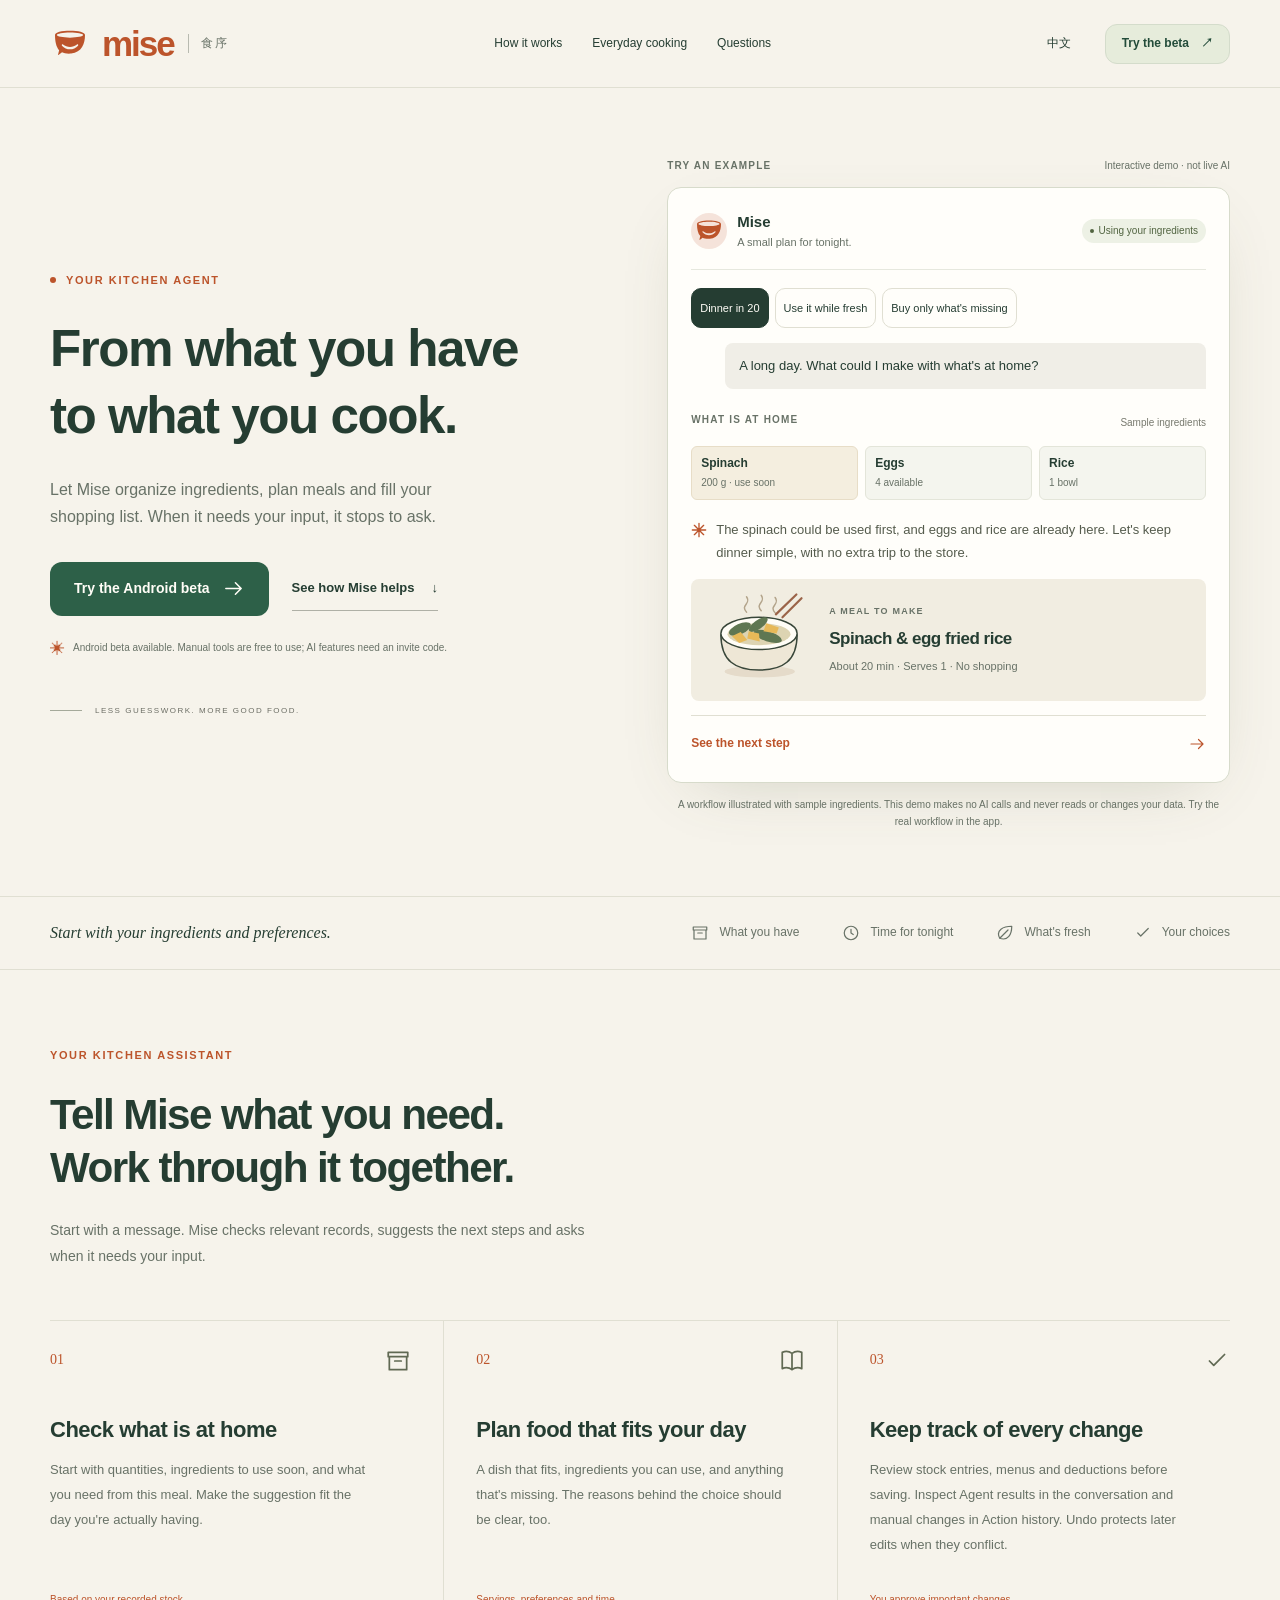
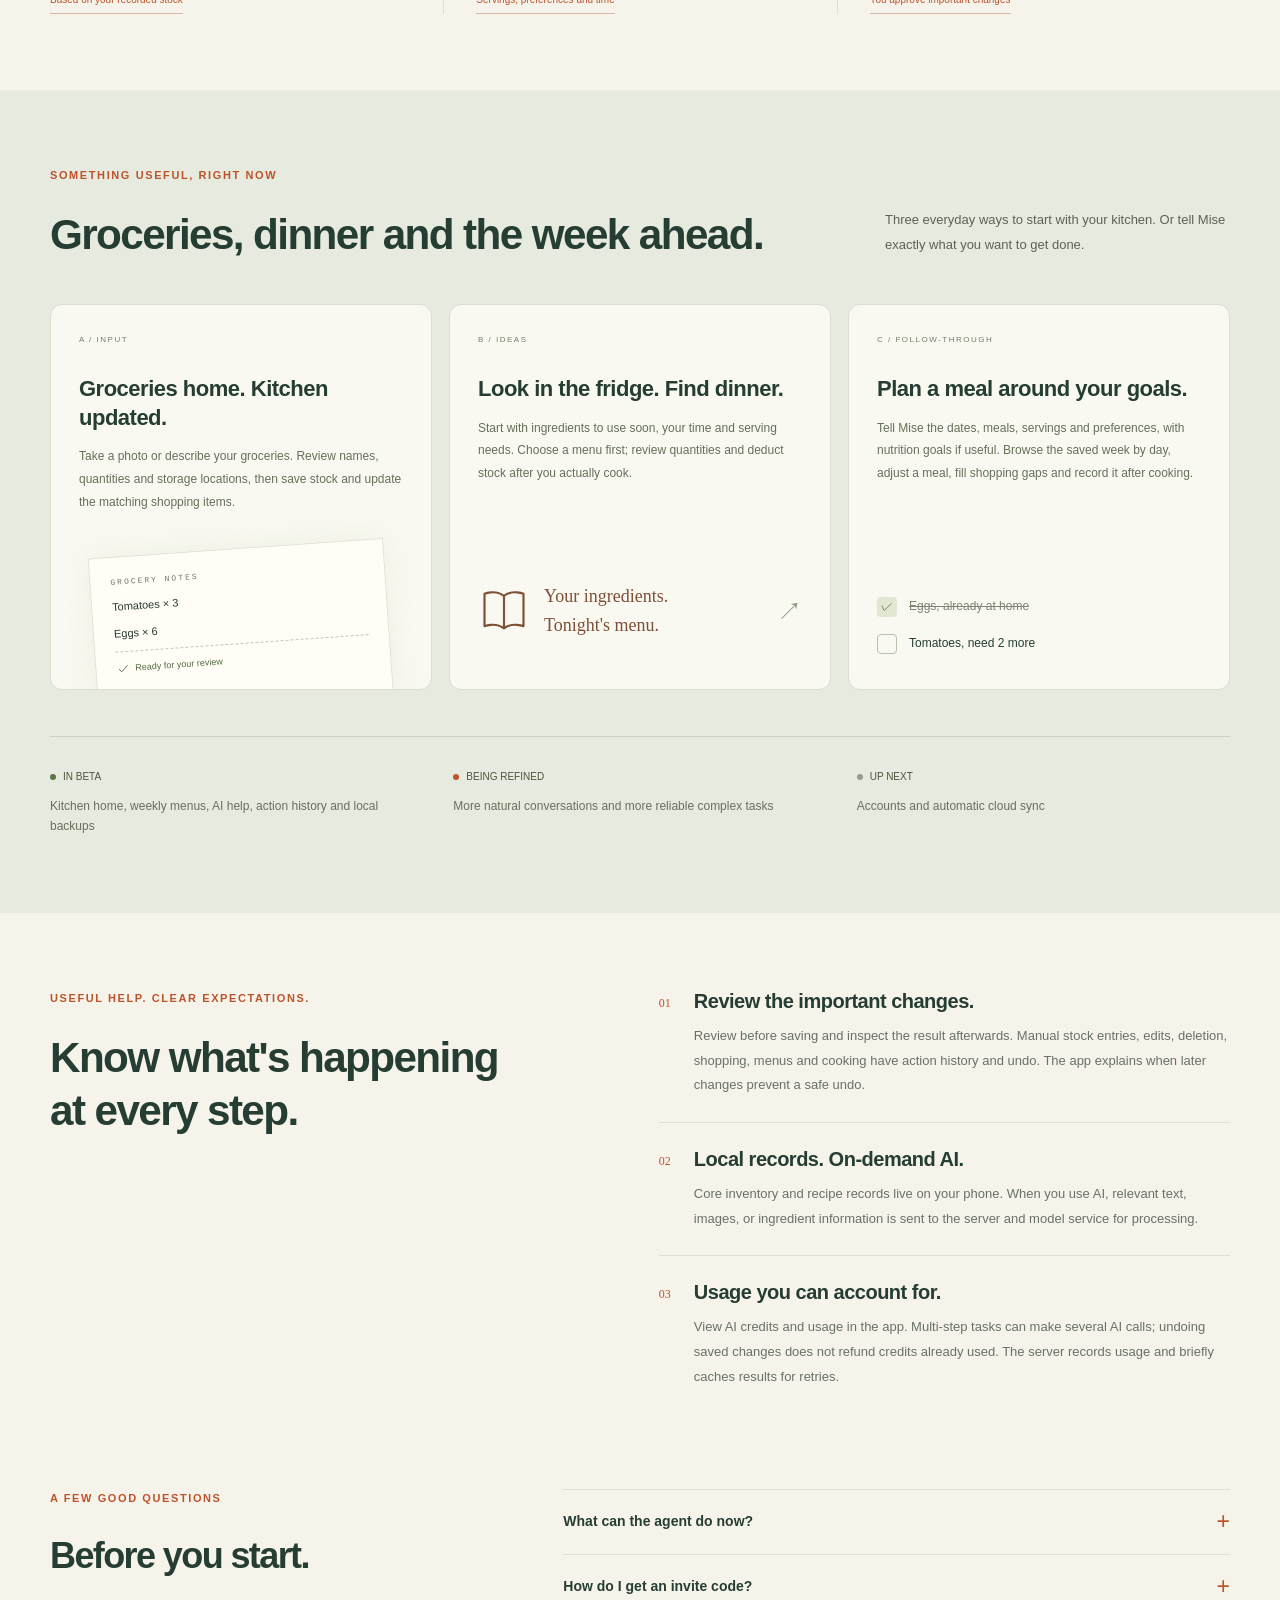
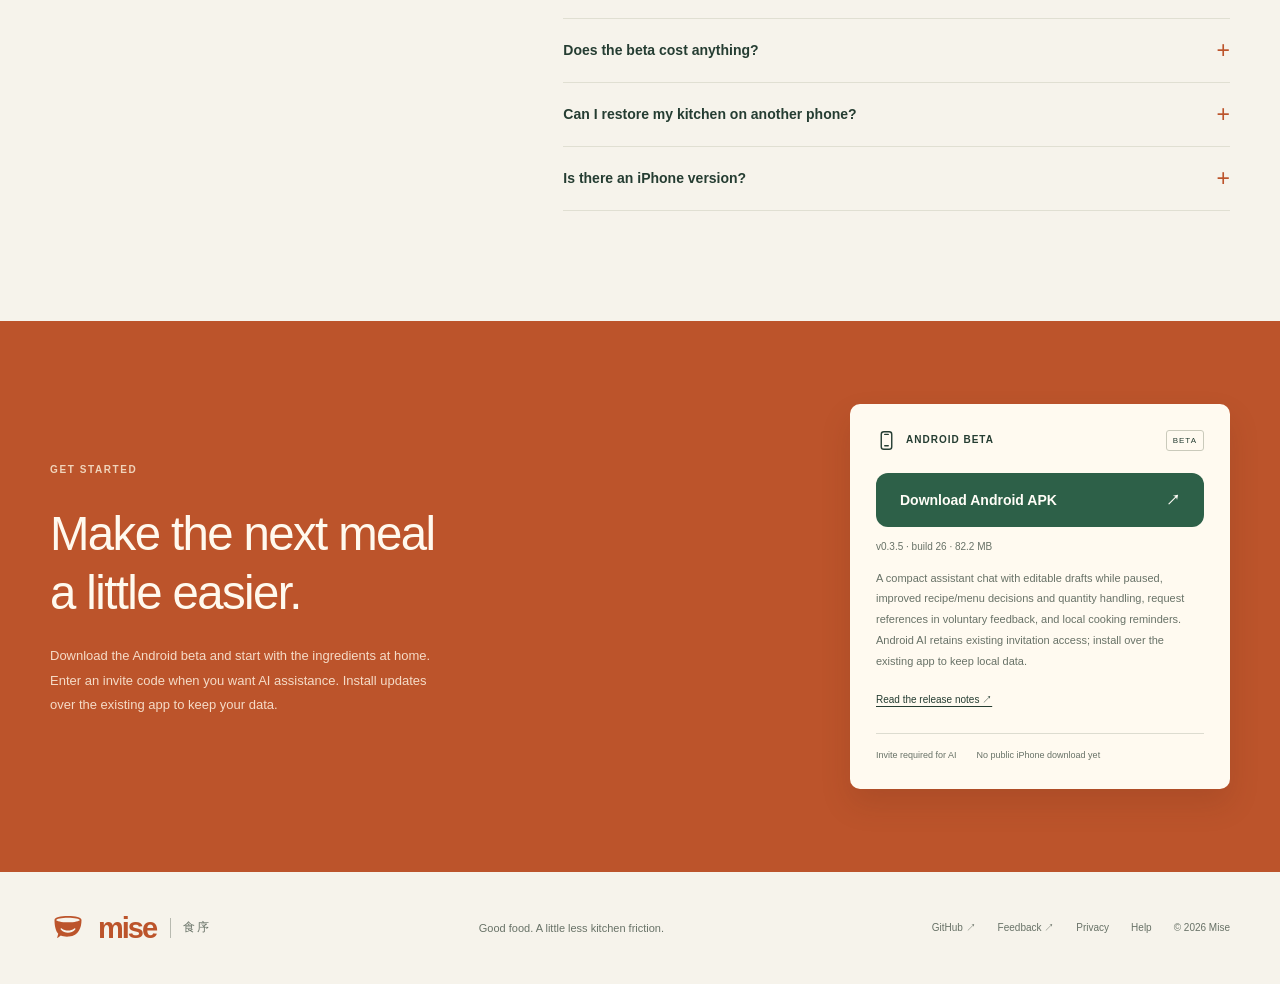
==== commit 3e416c3b: "chore: prepare Android 0.3.5 download and release notes" ====
--- a/index.html
+++ b/index.html
@@ -104,7 +104,7 @@
             <a
               class="button"
               data-apk-link
-              href="https://github.com/zyfeleven/smartKitchen-website/releases/download/android-v0.3.4-build25/mise-v0.3.4-build25.apk"
+              href="https://github.com/zyfeleven/smartKitchen-website/releases/download/android-v0.3.5-build26/mise-v0.3.5-build26.apk"
               ><span data-i18n="heroCta">体验 Android 内测</span
               ><svg class="icon"><use href="#i-arrow" /></svg></a
             ><a class="text-link" href="#agent"
@@ -507,20 +507,20 @@
             <a
               class="button button-dark"
               data-apk-link
-              href="https://github.com/zyfeleven/smartKitchen-website/releases/download/android-v0.3.4-build25/mise-v0.3.4-build25.apk"
+              href="https://github.com/zyfeleven/smartKitchen-website/releases/download/android-v0.3.5-build26/mise-v0.3.5-build26.apk"
               ><span data-i18n="downloadApk">下载 Android APK</span
               ><span aria-hidden="true">↗</span></a
             >
             <p class="release-meta" data-release-meta>
-              v0.3.4 · build 25 · 79.4 MB
+              v0.3.5 · build 26 · 82.2 MB
             </p>
             <p class="release-note" data-release-note>
-              助手提问可直接选答案，常用操作一点即开始；购买食材支持手写、拍照和相册，小票识别后确认清单再入库。优化弹窗键盘布局和页面按钮排列。Android AI 沿用现有邀请码；覆盖安装保留本地数据。
+              助手对话更简洁，暂停时可编辑下一条消息；改进菜谱、菜单和食材数量处理。主动反馈时附带请求编号，方便定位失败原因。支持本地做饭提醒。Android AI 沿用现有邀请码；覆盖安装保留本地数据。
             </p>
             <a
               class="release-link"
               data-release-link
-              href="https://github.com/zyfeleven/smartKitchen-website/releases/tag/android-v0.3.4-build25"
+              href="https://github.com/zyfeleven/smartKitchen-website/releases/tag/android-v0.3.5-build26"
               data-i18n="releaseDetails"
               >查看版本说明 ↗</a
             >
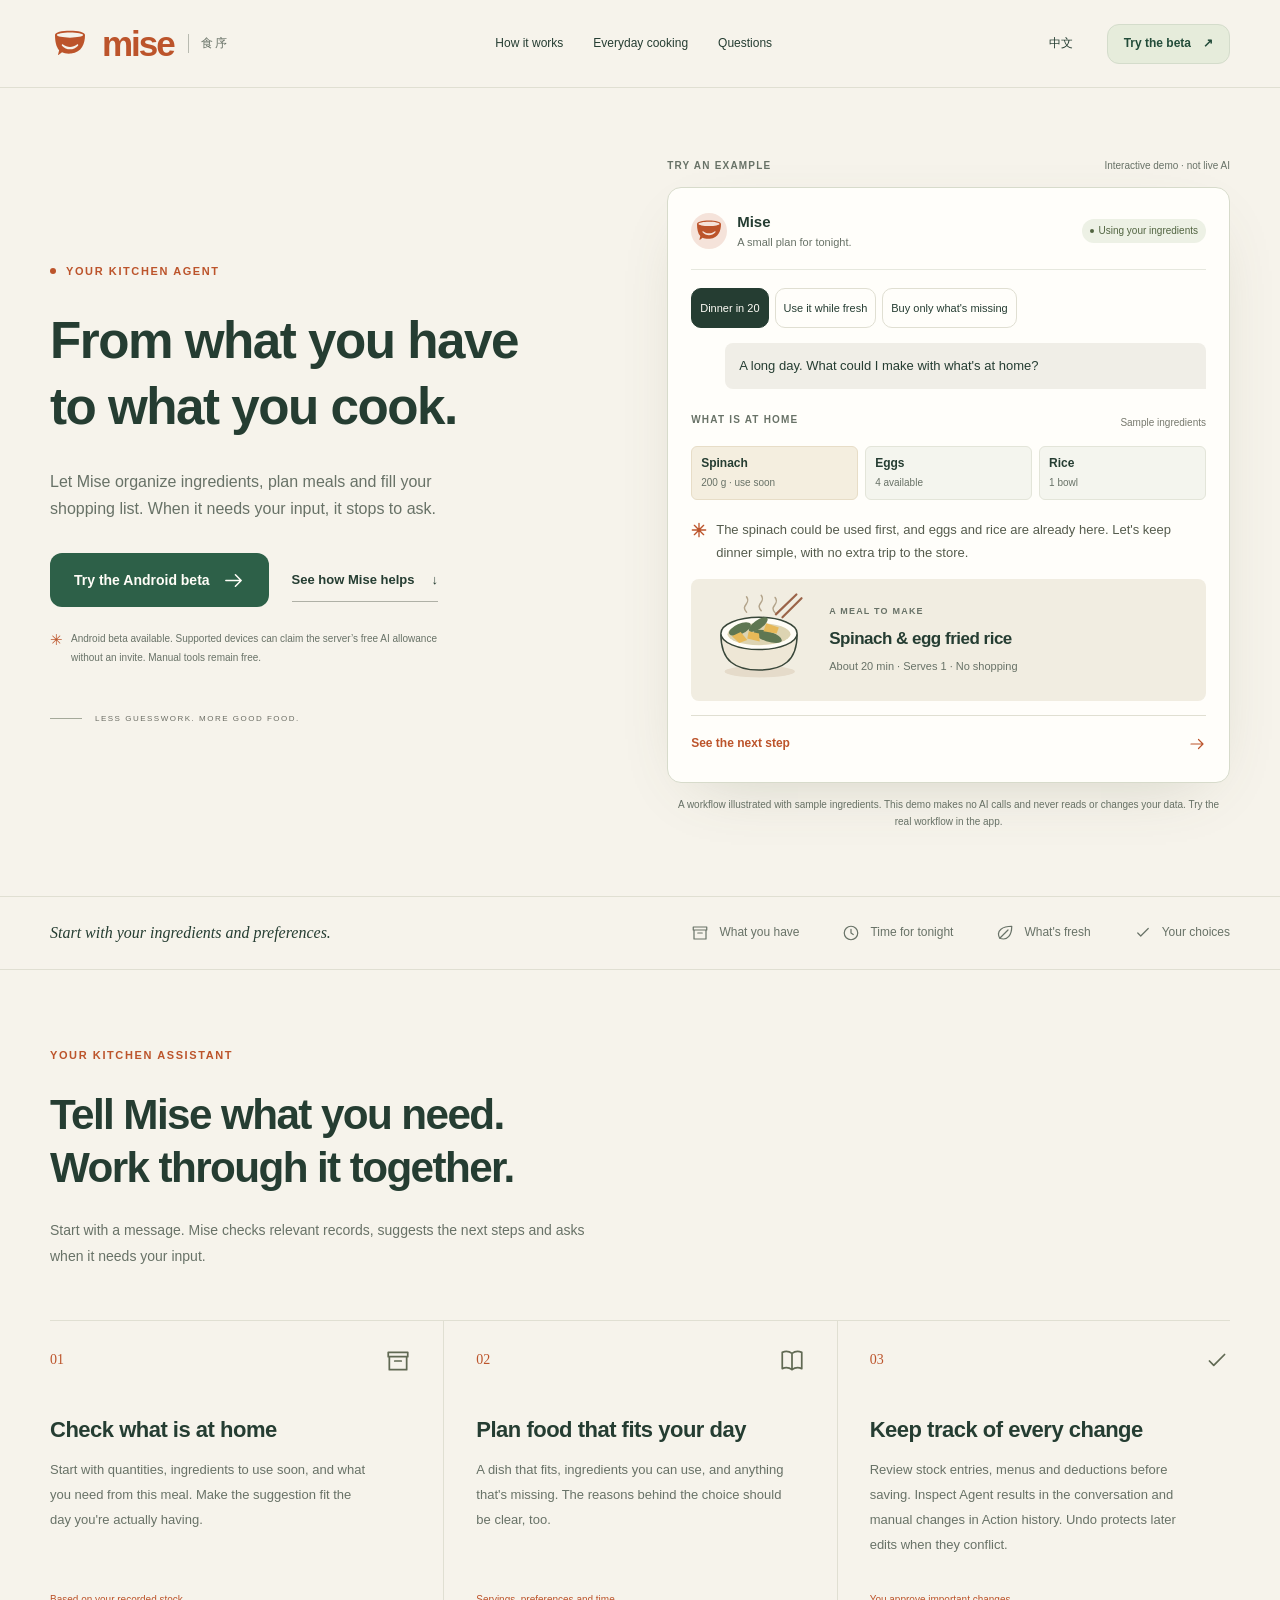
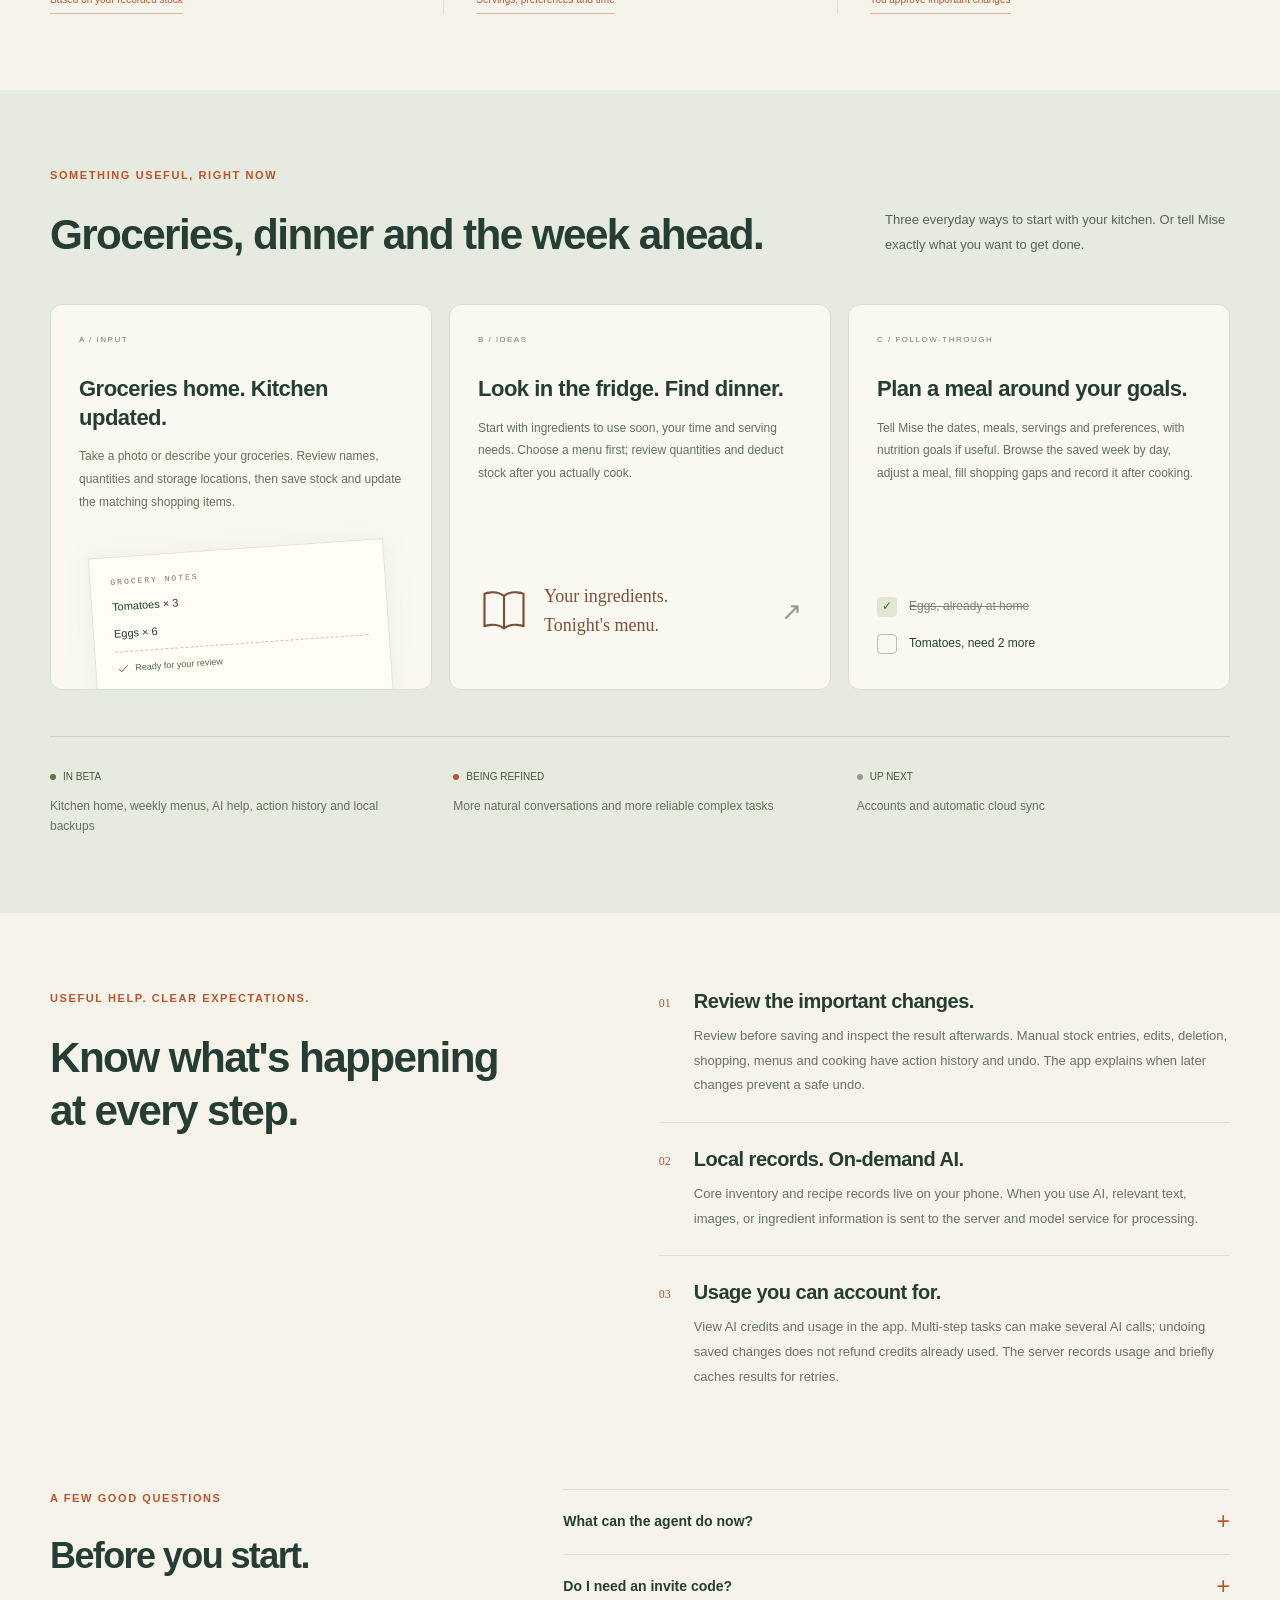
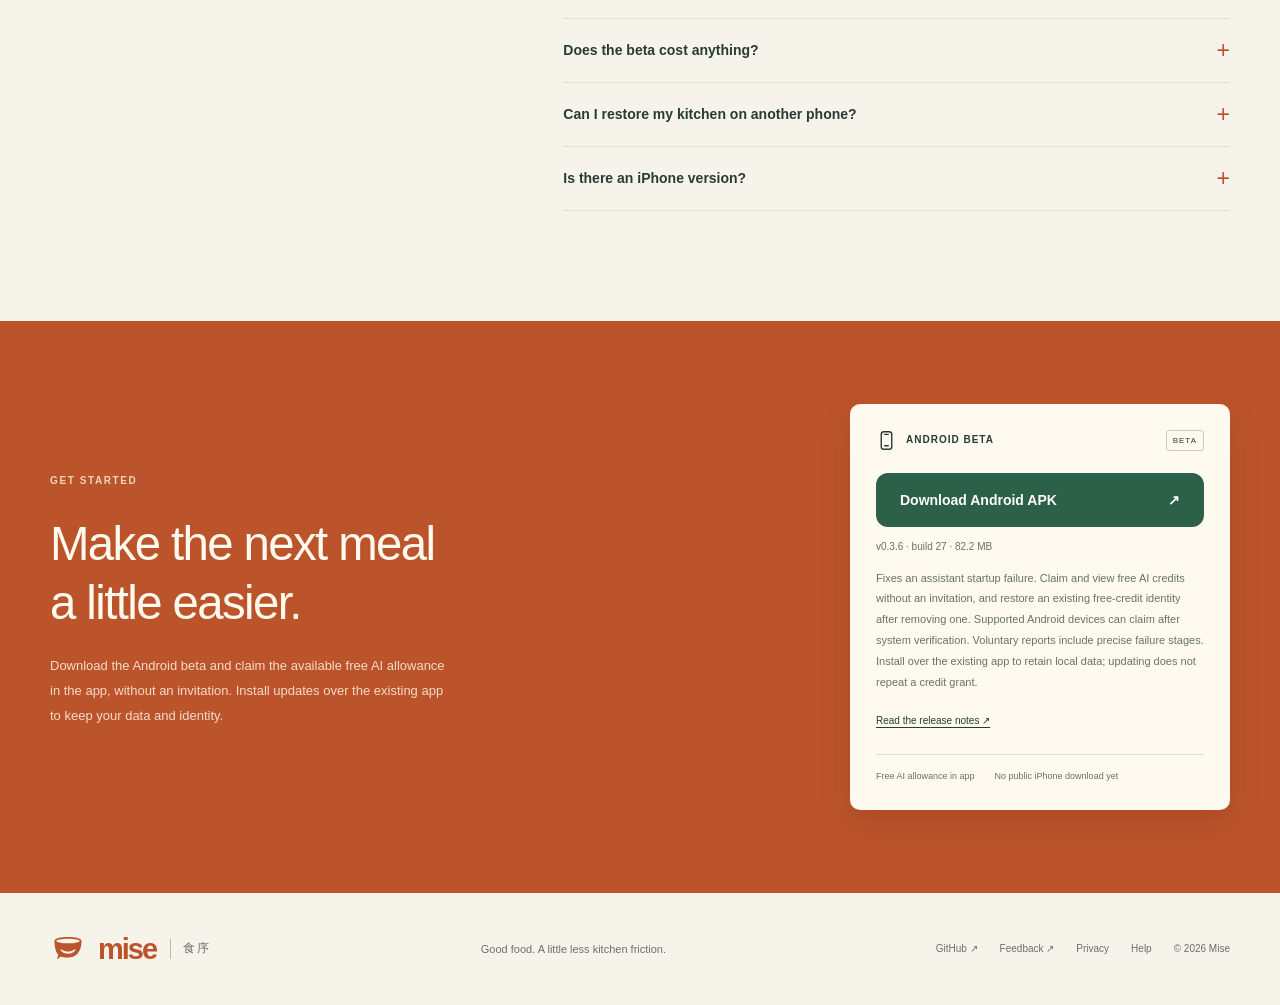
==== commit 74e12255: "Prepare 0.3.6 beta download and free access disclosures" ====
--- a/index.html
+++ b/index.html
@@ -104,7 +104,7 @@
             <a
               class="button"
               data-apk-link
-              href="https://github.com/zyfeleven/smartKitchen-website/releases/download/android-v0.3.5-build26/mise-v0.3.5-build26.apk"
+              href="https://github.com/zyfeleven/smartKitchen-website/releases/download/android-v0.3.6-build27/mise-v0.3.6-build27.apk"
               ><span data-i18n="heroCta">体验 Android 内测</span
               ><svg class="icon"><use href="#i-arrow" /></svg></a
             ><a class="text-link" href="#agent"
@@ -115,7 +115,7 @@
           <p class="hero-note">
             <span class="tiny-star">✳</span
             ><span data-i18n="heroNote"
-              >Android 内测已开放。手动管理免费使用，AI 功能需邀请码。</span
+              >Android 内测已开放。受支持的设备无需邀请码，可在 App 领取免费 AI 额度；手动功能免费使用。</span
             >
           </p>
           <div class="hero-signature">
@@ -461,11 +461,10 @@
             <p data-i18n="faq1Answer">助手可以查看库存、生成或修改菜谱、安排菜单和整理购物清单。执行记录可查看，支持的更改可撤销。执行时请保持 App 在前台，中断后可继续。营养数据是估算，不代表全天摄入。页面演示使用示例数据，不会调用 AI。</p>
           </details>
           <details>
-            <summary data-i18n="faq2Question">怎么获得邀请码？</summary>
+            <summary data-i18n="faq2Question">需要邀请码吗？</summary>
             <p>
               <span data-i18n="faq2Answer"
-                >目前由维护者小范围发放。下载 APK
-                不会自动获得邀请码；你可以通过项目反馈页联系维护者，了解内测安排。</span
+                >无需邀请码，受支持的设备可领取免费 AI 额度。金额与余额以 App 内显示为准；已有邀请码仍可使用。设备验证失败时可联系维护者。</span
               >
               <a
                 href="https://github.com/zyfeleven/smartKitchen-website/issues"
@@ -476,7 +475,7 @@
           </details>
           <details>
             <summary data-i18n="faq3Question">内测需要付费吗？</summary>
-            <p data-i18n="faq3Answer">目前没有充值入口。AI 功能使用内测点数，初始额度和有效期以收到的邀请码及 App 内显示为准。成功完成功能后按规则扣点；额度用完可联系维护者，手动功能仍可使用。</p>
+            <p data-i18n="faq3Answer">目前没有充值入口。免费额度由服务器控制，以 App 内展示的领取金额和剩余点数为准。更新不会重复赠送；AI 操作成功后按规则扣点，手动功能仍可使用。</p>
           </details>
           <details>
             <summary data-i18n="faq4Question">数据可以换手机恢复吗？</summary>
@@ -496,7 +495,7 @@
           <div>
             <p class="eyebrow" data-i18n="downloadEyebrow">开始体验</p>
             <h2 data-i18n="downloadTitle">让下一顿饭，<br>更好安排一点。</h2>
-            <p data-i18n="downloadCopy">下载 Android 内测版，先记下家里的食材。需要 AI 助手时，再填写邀请码。更新请覆盖安装，保留原有数据。</p>
+            <p data-i18n="downloadCopy">下载 Android 内测版，在 App 内领取当前开放的免费 AI 点数，无需邀请码。更新请覆盖安装，保留原有数据和身份。</p>
           </div>
           <div class="download-card">
             <div class="download-card-top">
@@ -507,25 +506,25 @@
             <a
               class="button button-dark"
               data-apk-link
-              href="https://github.com/zyfeleven/smartKitchen-website/releases/download/android-v0.3.5-build26/mise-v0.3.5-build26.apk"
+              href="https://github.com/zyfeleven/smartKitchen-website/releases/download/android-v0.3.6-build27/mise-v0.3.6-build27.apk"
               ><span data-i18n="downloadApk">下载 Android APK</span
               ><span aria-hidden="true">↗</span></a
             >
             <p class="release-meta" data-release-meta>
-              v0.3.5 · build 26 · 82.2 MB
+              v0.3.6 · build 27 · 82.2 MB
             </p>
             <p class="release-note" data-release-note>
-              助手对话更简洁，暂停时可编辑下一条消息；改进菜谱、菜单和食材数量处理。主动反馈时附带请求编号，方便定位失败原因。支持本地做饭提醒。Android AI 沿用现有邀请码；覆盖安装保留本地数据。
+              修复助手启动后立即暂停的问题。无需邀请码即可申请、查看免费 AI 点数；移除邀请码后恢复原有免费额度。支持的 Android 设备可完成系统校验后领取。主动反馈时附带具体失败阶段。覆盖安装保留本地数据，更新不会重复赠送点数。
             </p>
             <a
               class="release-link"
               data-release-link
-              href="https://github.com/zyfeleven/smartKitchen-website/releases/tag/android-v0.3.5-build26"
+              href="https://github.com/zyfeleven/smartKitchen-website/releases/tag/android-v0.3.6-build27"
               data-i18n="releaseDetails"
               >查看版本说明 ↗</a
             >
             <div class="download-requirements">
-              <span data-i18n="inviteRequired">AI 功能需邀请码</span
+              <span data-i18n="inviteRequired">App 内领取免费 AI 额度</span
               ><span data-i18n="iosStatus">iPhone 暂无公开下载</span>
             </div>
           </div>
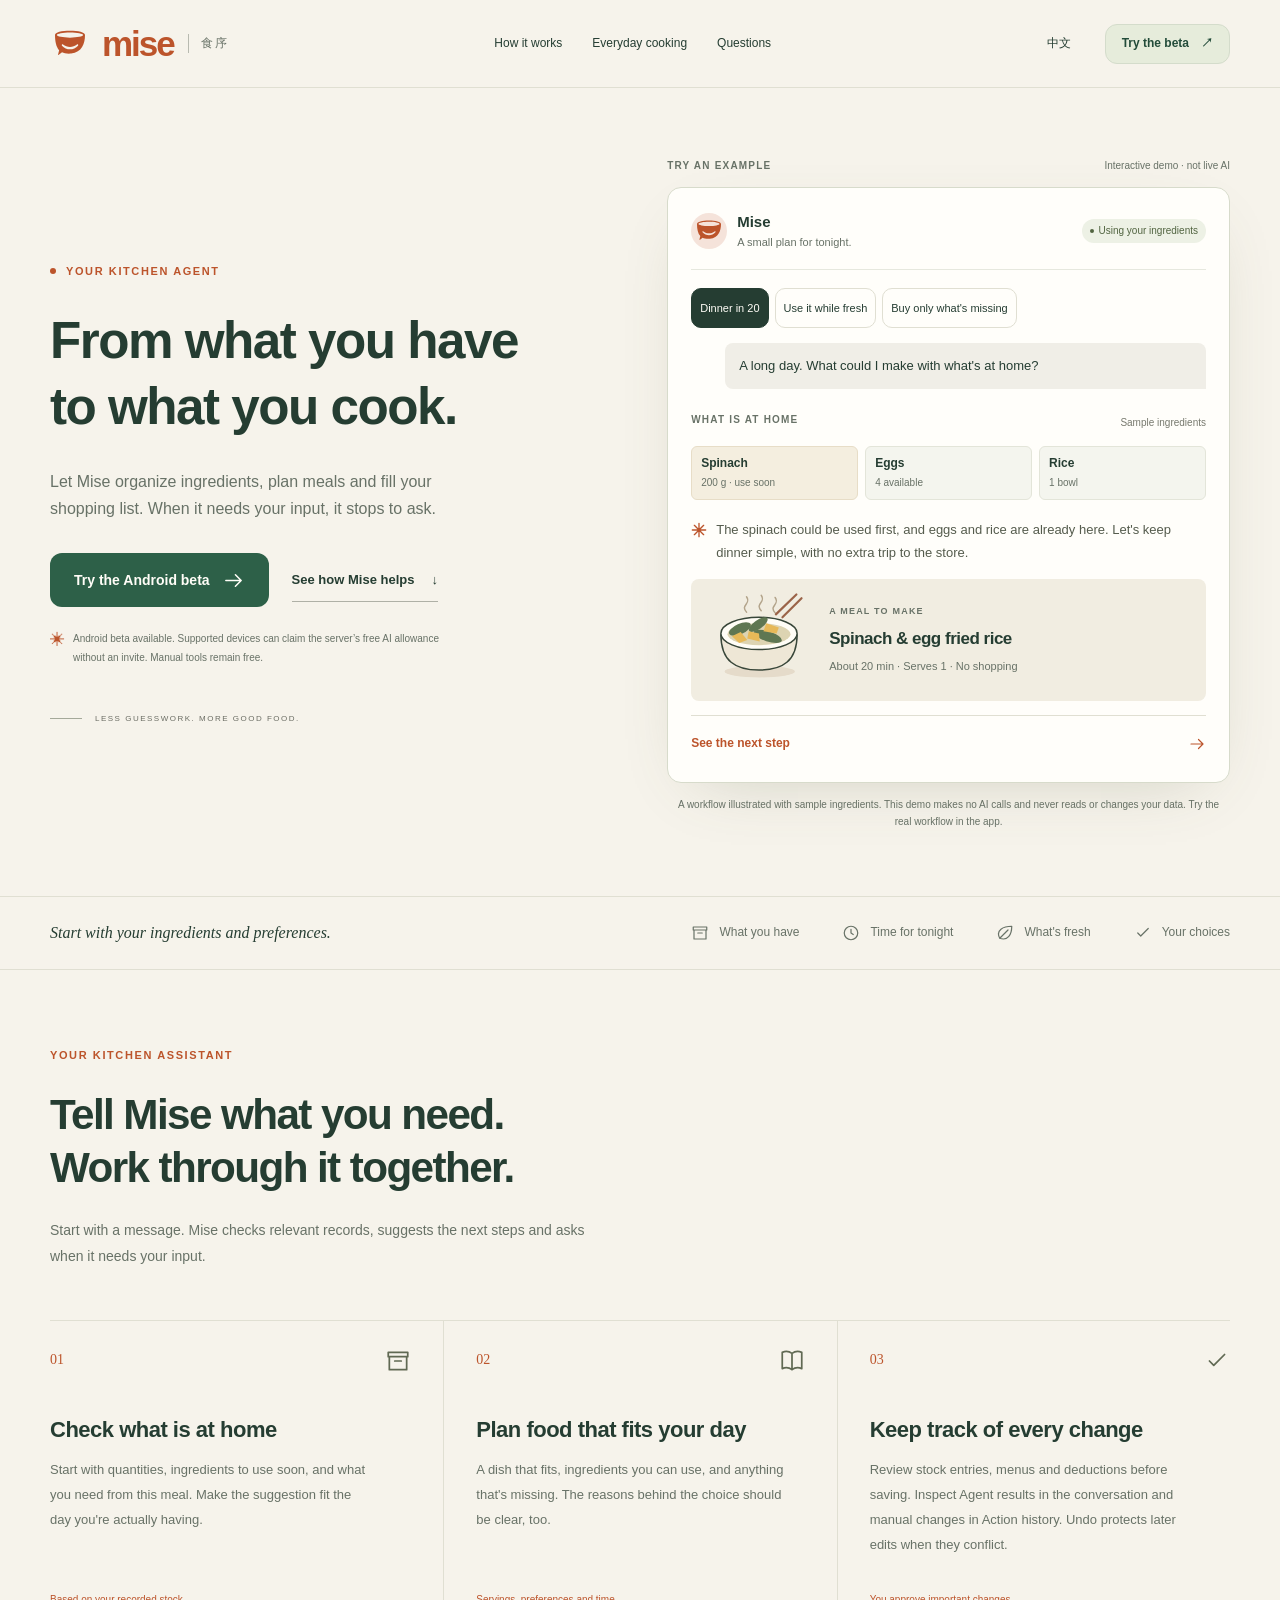
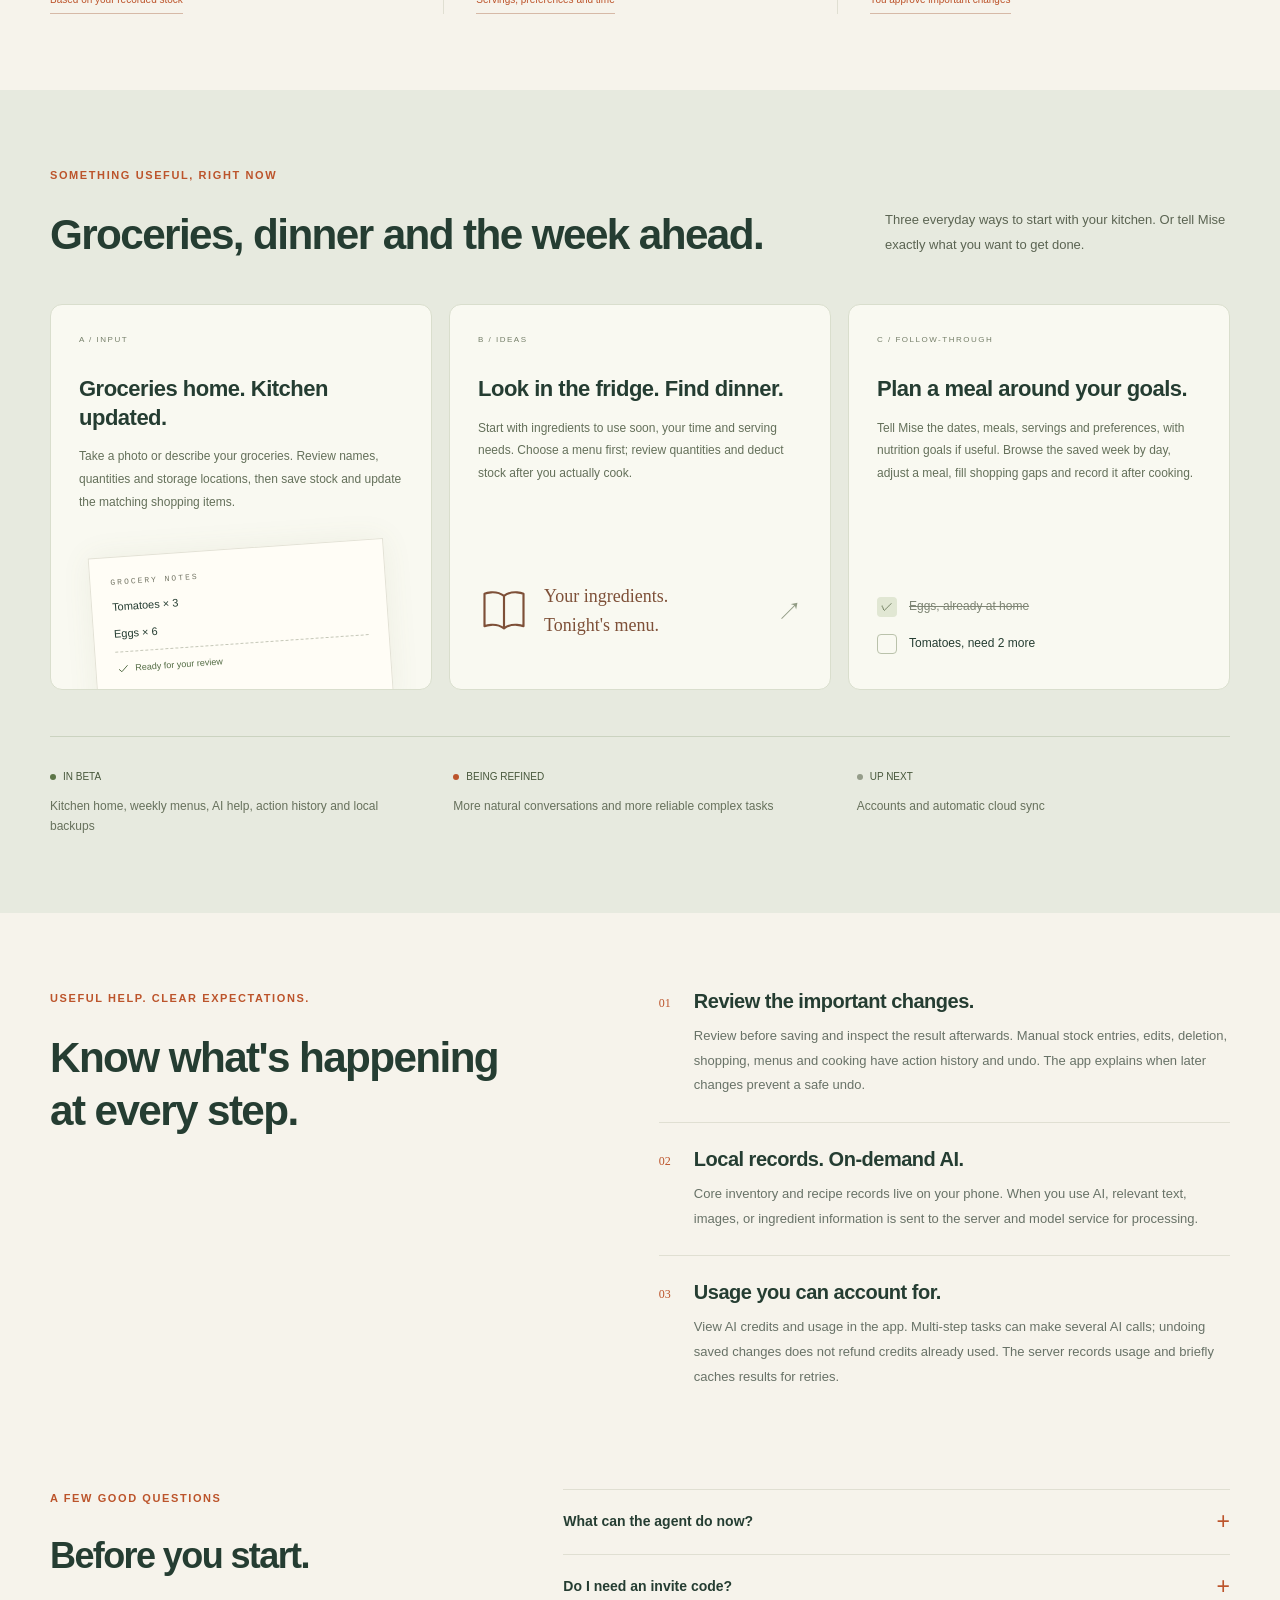
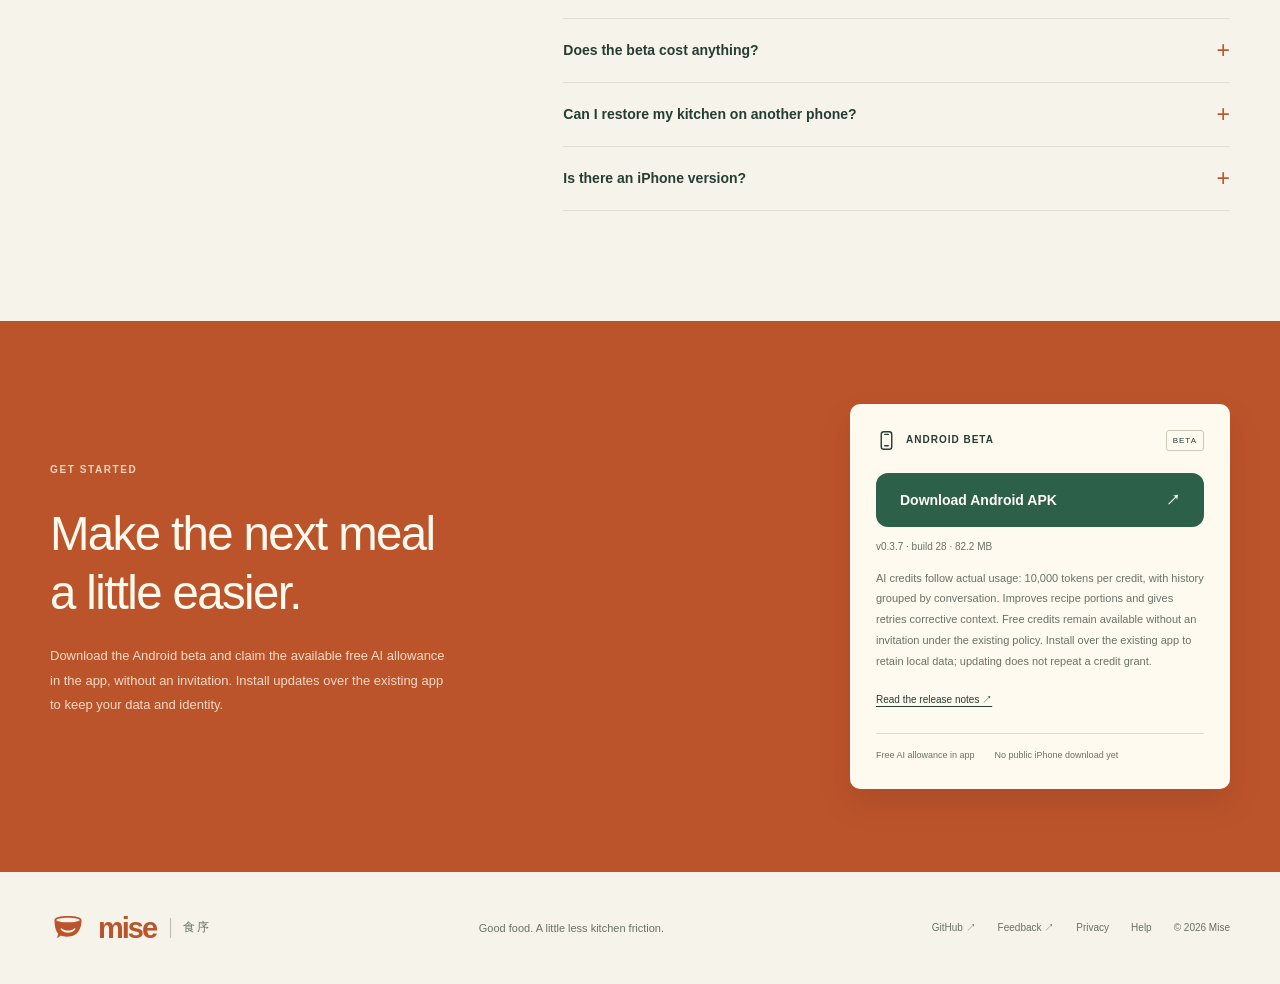
==== commit 69e62089: "chore: prepare verified Mise 0.3.7 Android download Why: Match the candidate Android build and token" ====
--- a/index.html
+++ b/index.html
@@ -104,7 +104,7 @@
             <a
               class="button"
               data-apk-link
-              href="https://github.com/zyfeleven/smartKitchen-website/releases/download/android-v0.3.6-build27/mise-v0.3.6-build27.apk"
+              href="https://github.com/zyfeleven/smartKitchen-website/releases/download/android-v0.3.7-build28/mise-v0.3.7-build28.apk"
               ><span data-i18n="heroCta">体验 Android 内测</span
               ><svg class="icon"><use href="#i-arrow" /></svg></a
             ><a class="text-link" href="#agent"
@@ -506,20 +506,20 @@
             <a
               class="button button-dark"
               data-apk-link
-              href="https://github.com/zyfeleven/smartKitchen-website/releases/download/android-v0.3.6-build27/mise-v0.3.6-build27.apk"
+              href="https://github.com/zyfeleven/smartKitchen-website/releases/download/android-v0.3.7-build28/mise-v0.3.7-build28.apk"
               ><span data-i18n="downloadApk">下载 Android APK</span
               ><span aria-hidden="true">↗</span></a
             >
             <p class="release-meta" data-release-meta>
-              v0.3.6 · build 27 · 82.2 MB
+              v0.3.7 · build 28 · 82.2 MB
             </p>
             <p class="release-note" data-release-note>
-              修复助手启动后立即暂停的问题。无需邀请码即可申请、查看免费 AI 点数；移除邀请码后恢复原有免费额度。支持的 Android 设备可完成系统校验后领取。主动反馈时附带具体失败阶段。覆盖安装保留本地数据，更新不会重复赠送点数。
+              AI 点数按实际用量结算，每 1 万 token 为 1 点，记录按对话汇总。改进菜谱人数与份量处理，失败重试会根据原因纠正。无需邀请码即可按现有政策领取免费额度。覆盖安装保留本地数据，更新不会重复赠送点数。
             </p>
             <a
               class="release-link"
               data-release-link
-              href="https://github.com/zyfeleven/smartKitchen-website/releases/tag/android-v0.3.6-build27"
+              href="https://github.com/zyfeleven/smartKitchen-website/releases/tag/android-v0.3.7-build28"
               data-i18n="releaseDetails"
               >查看版本说明 ↗</a
             >
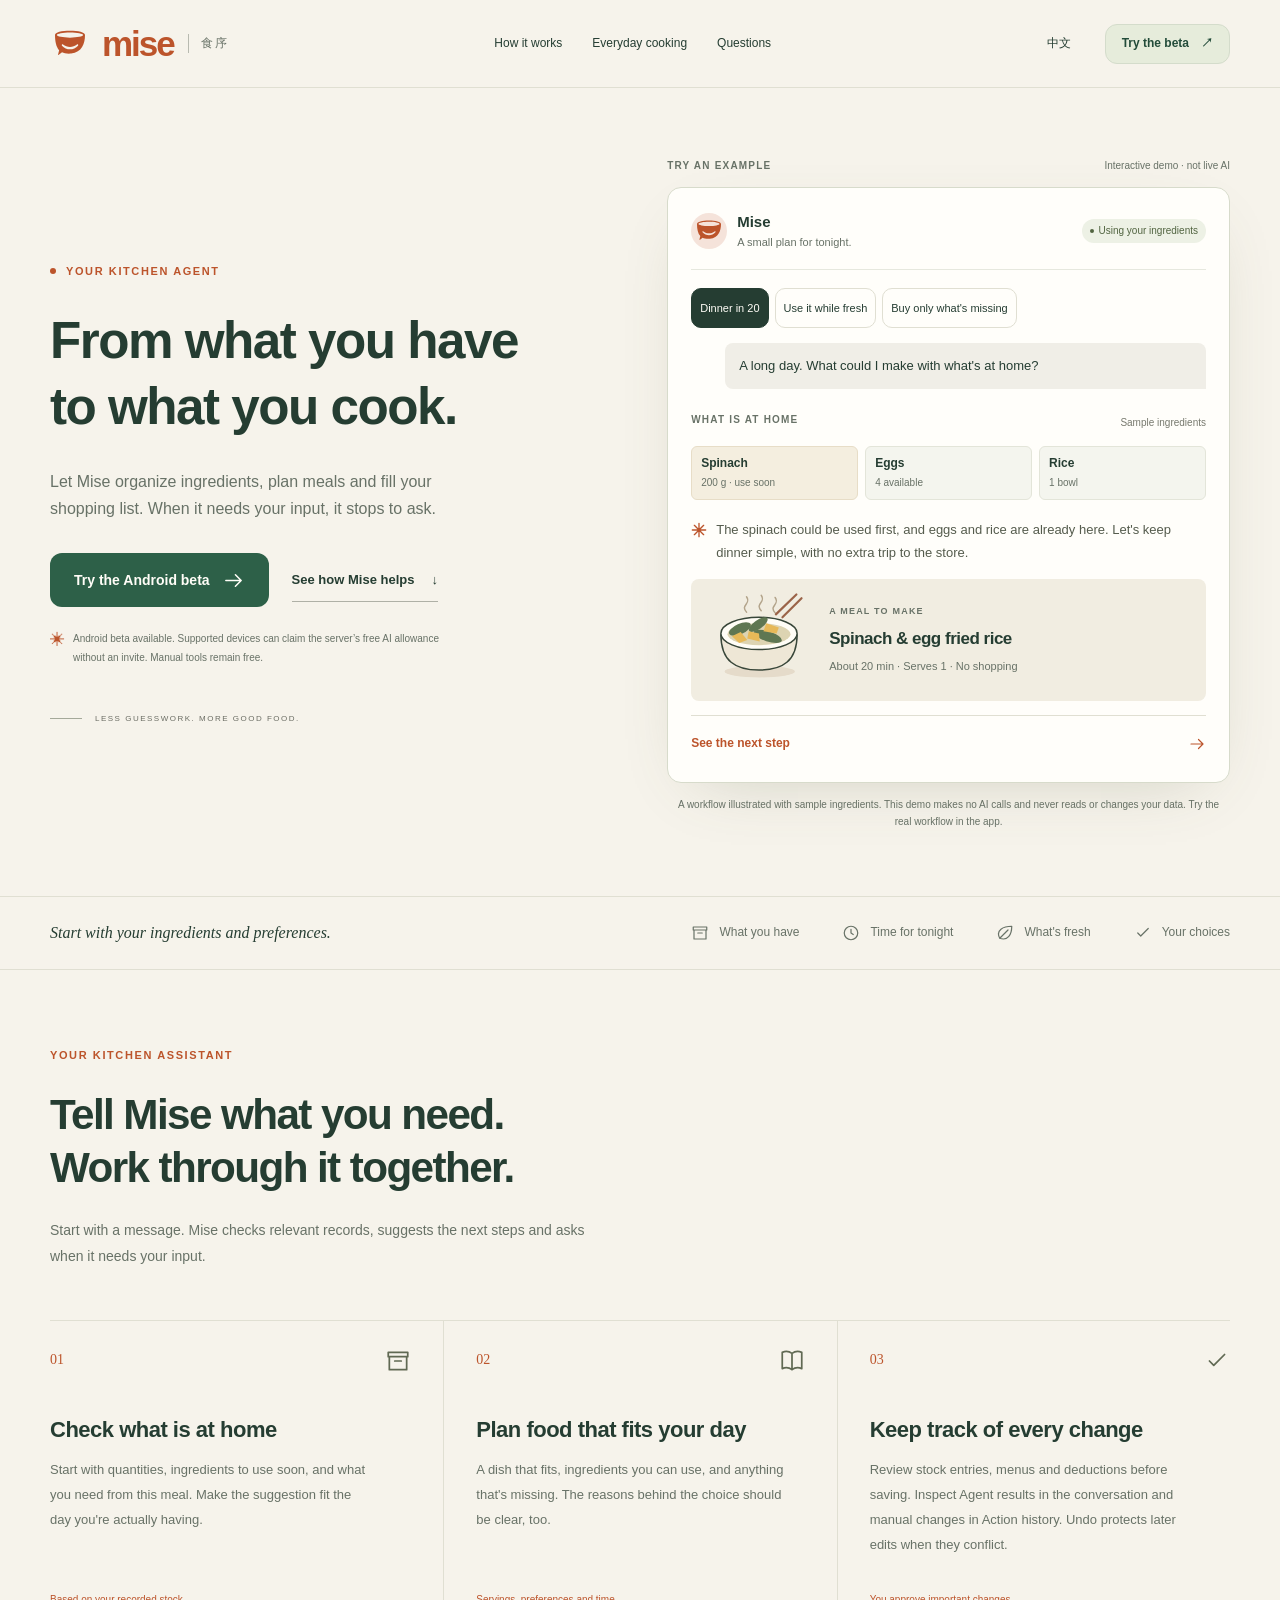
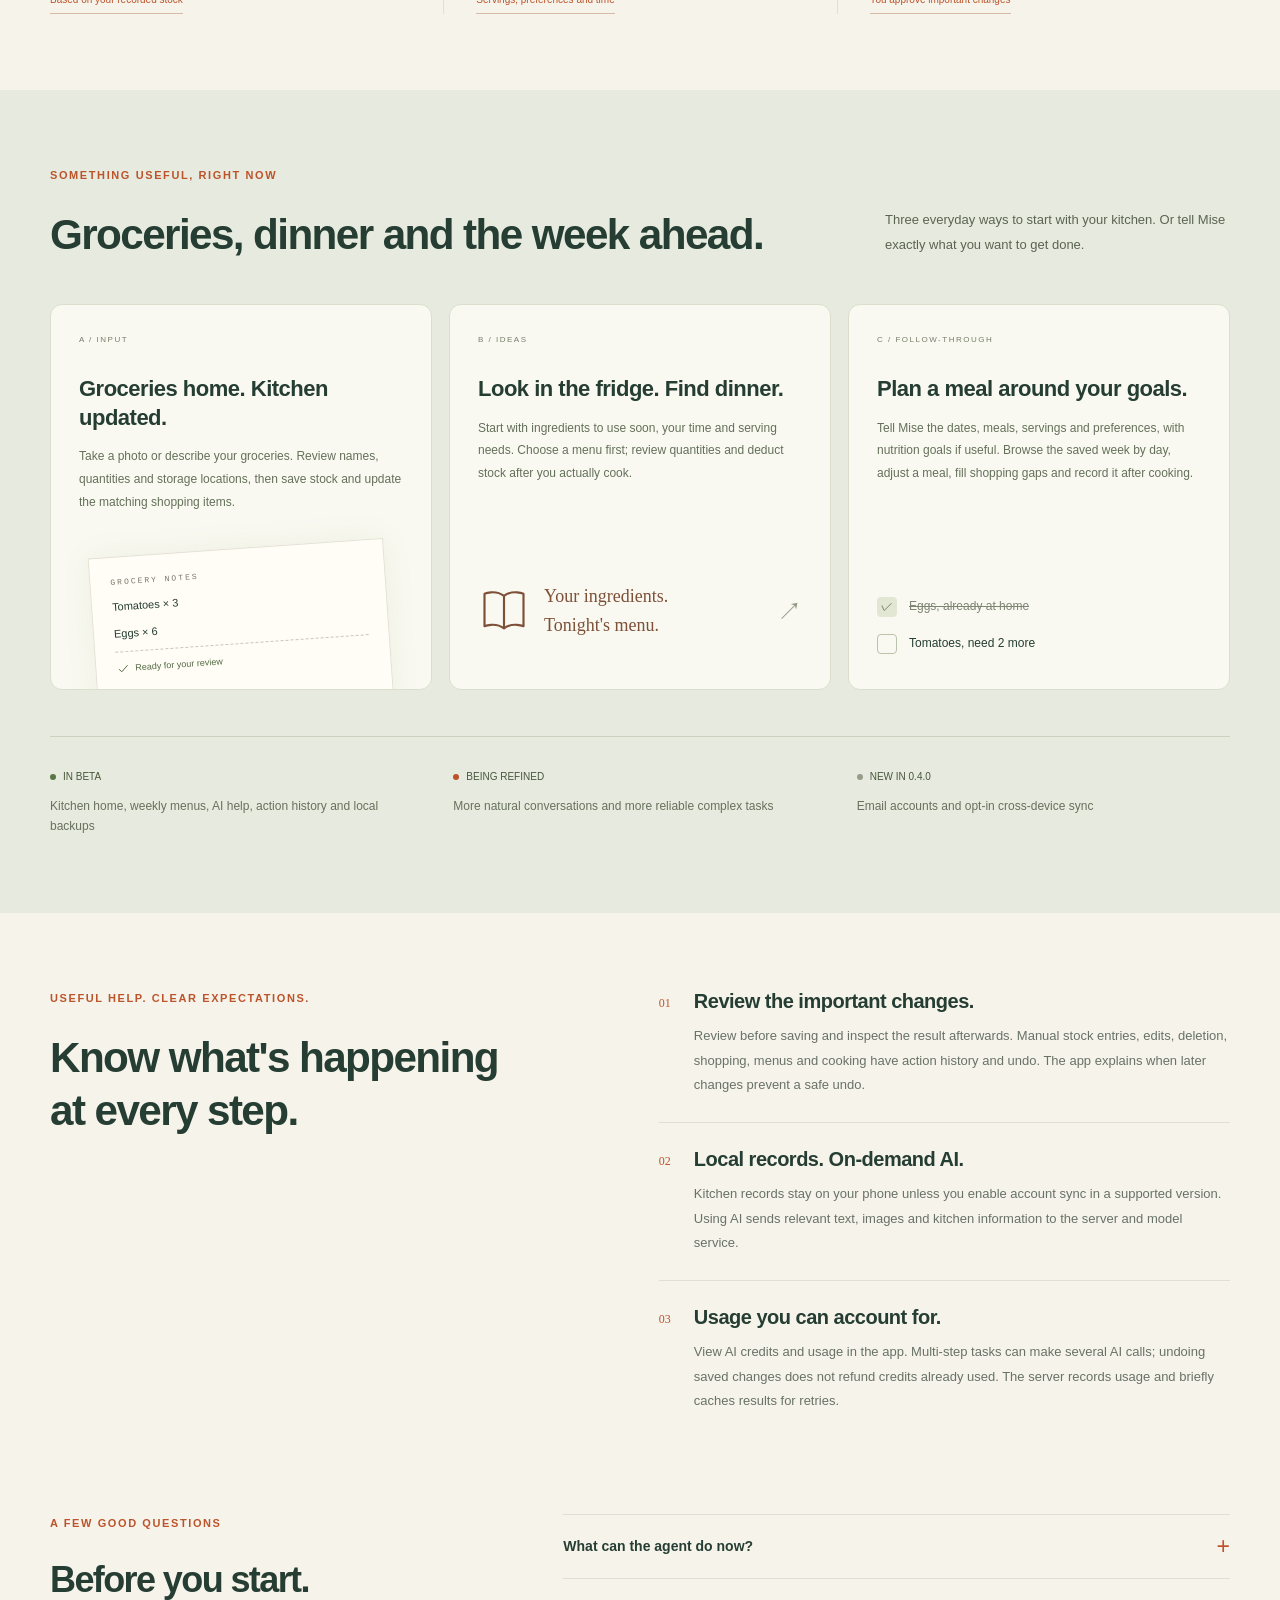
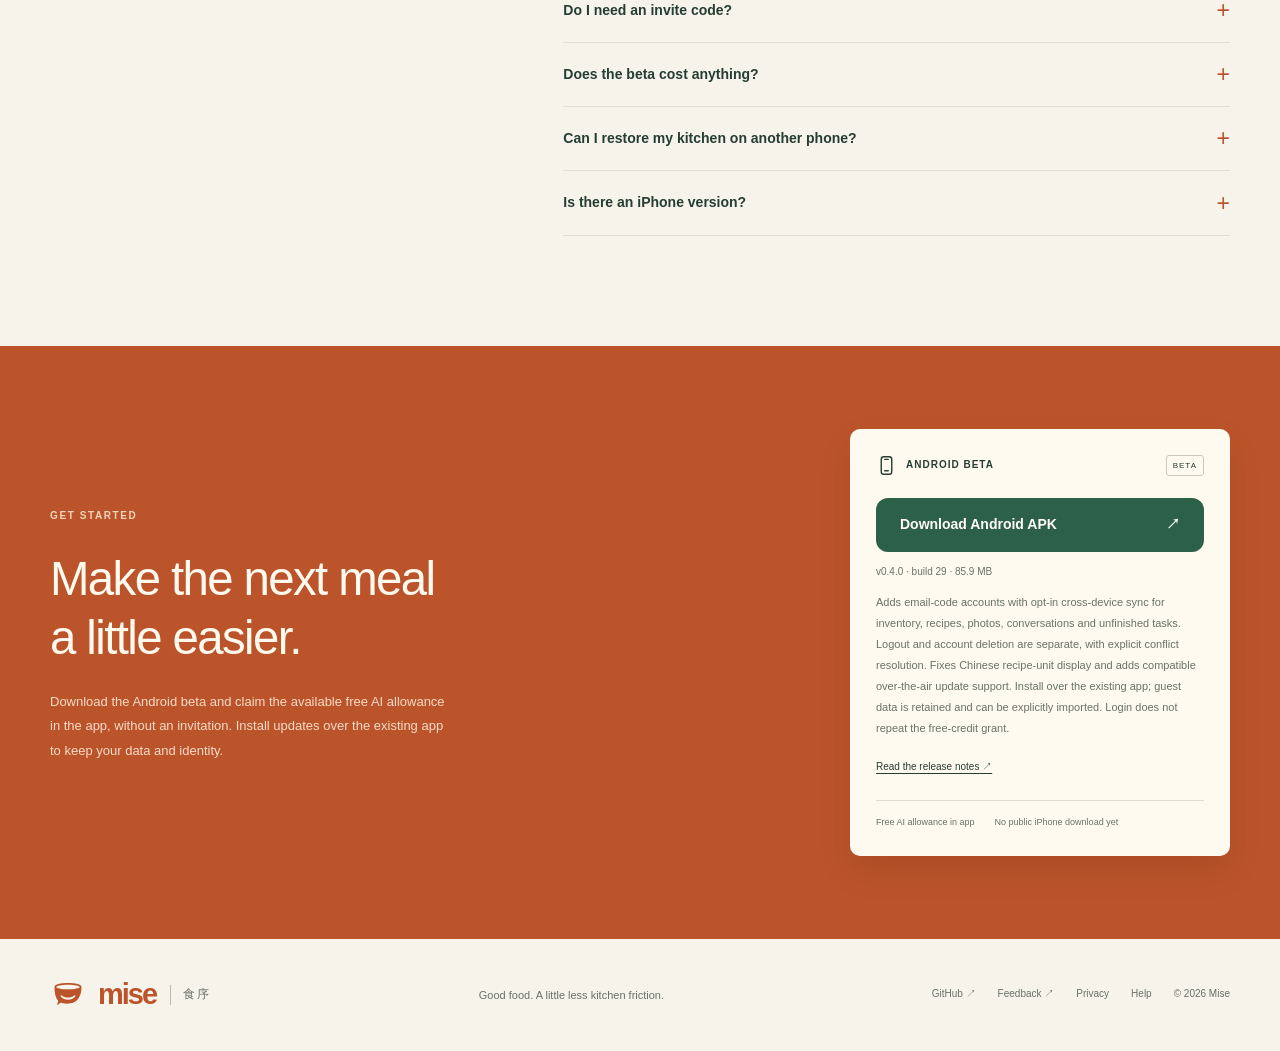
==== commit 244c479f: "chore: prepare 0.4.0 account sync website release Why: The account release adds opt-in cloud kitchen" ====
--- a/index.html
+++ b/index.html
@@ -104,7 +104,7 @@
             <a
               class="button"
               data-apk-link
-              href="https://github.com/zyfeleven/smartKitchen-website/releases/download/android-v0.3.7-build28/mise-v0.3.7-build28.apk"
+              href="https://github.com/zyfeleven/smartKitchen-website/releases/download/android-v0.4.0-build29/mise-v0.4.0-build29.apk"
               ><span data-i18n="heroCta">体验 Android 内测</span
               ><svg class="icon"><use href="#i-arrow" /></svg></a
             ><a class="text-link" href="#agent"
@@ -412,8 +412,8 @@
               <p data-i18n="phaseNextCopy">更自然的对话与更可靠的复杂任务</p>
             </div>
             <div>
-              <span class="phase later" data-i18n="phaseLater">后续方向</span>
-              <p data-i18n="phaseLaterCopy">账号和跨设备云同步</p>
+              <span class="phase later" data-i18n="phaseLater">0.4.0 新功能</span>
+              <p data-i18n="phaseLaterCopy">邮箱账号与可选跨设备同步</p>
             </div>
           </div>
         </div>
@@ -436,8 +436,7 @@
             <div>
               <h3 data-i18n="trust2Title">本地保存，按需处理。</h3>
               <p data-i18n="trust2Copy">
-                库存、菜谱等核心数据保存在手机。使用 AI
-                时，相关文字、图片或食材信息会发往服务器及模型服务处理。
+                厨房数据保存在本机；支持账号的版本可由你另外开启云同步。使用 AI 时，相关文字、图片和厨房信息会发往服务器与模型服务处理。
               </p>
             </div>
           </article>
@@ -479,7 +478,7 @@
           </details>
           <details>
             <summary data-i18n="faq4Question">数据可以换手机恢复吗？</summary>
-            <p data-i18n="faq4Answer">可以在设置里导出本机备份，再把文件传到另一台手机恢复。备份未加密，请妥善保管；恢复会替换目标手机上的数据。邀请码和 AI 点数不包含在备份中。目前没有账号和自动云同步。</p>
+            <p data-i18n="faq4Answer">0.4.0 及支持账号的版本可用邮箱验证码登录，主动开启同步后，在另一台设备继续使用账号厨房。旧访客数据需主动导入，冲突由你选择；退出或暂停同步不会删除已有副本。也可继续手动导出备份；文件未加密，恢复会替换本机记录，不包含登录凭据或 AI 点数。</p>
           </details>
           <details>
             <summary data-i18n="faq5Question">支持 iPhone 吗？</summary>
@@ -506,20 +505,20 @@
             <a
               class="button button-dark"
               data-apk-link
-              href="https://github.com/zyfeleven/smartKitchen-website/releases/download/android-v0.3.7-build28/mise-v0.3.7-build28.apk"
+              href="https://github.com/zyfeleven/smartKitchen-website/releases/download/android-v0.4.0-build29/mise-v0.4.0-build29.apk"
               ><span data-i18n="downloadApk">下载 Android APK</span
               ><span aria-hidden="true">↗</span></a
             >
             <p class="release-meta" data-release-meta>
-              v0.3.7 · build 28 · 82.2 MB
+              v0.4.0 · build 29 · 85.9 MB
             </p>
             <p class="release-note" data-release-note>
-              AI 点数按实际用量结算，每 1 万 token 为 1 点，记录按对话汇总。改进菜谱人数与份量处理，失败重试会根据原因纠正。无需邀请码即可按现有政策领取免费额度。覆盖安装保留本地数据，更新不会重复赠送点数。
+              新增邮箱验证码账号，可主动开启库存、菜谱、照片、对话及未完成任务的跨设备同步。退出登录与删除账号分开处理，冲突可由用户选择。修复助手菜谱的中文单位显示，加入兼容版本的热更新基础。请覆盖安装，原访客数据保留并可主动导入；登录不会重复赠送免费点数。
             </p>
             <a
               class="release-link"
               data-release-link
-              href="https://github.com/zyfeleven/smartKitchen-website/releases/tag/android-v0.3.7-build28"
+              href="https://github.com/zyfeleven/smartKitchen-website/releases/tag/android-v0.4.0-build29"
               data-i18n="releaseDetails"
               >查看版本说明 ↗</a
             >
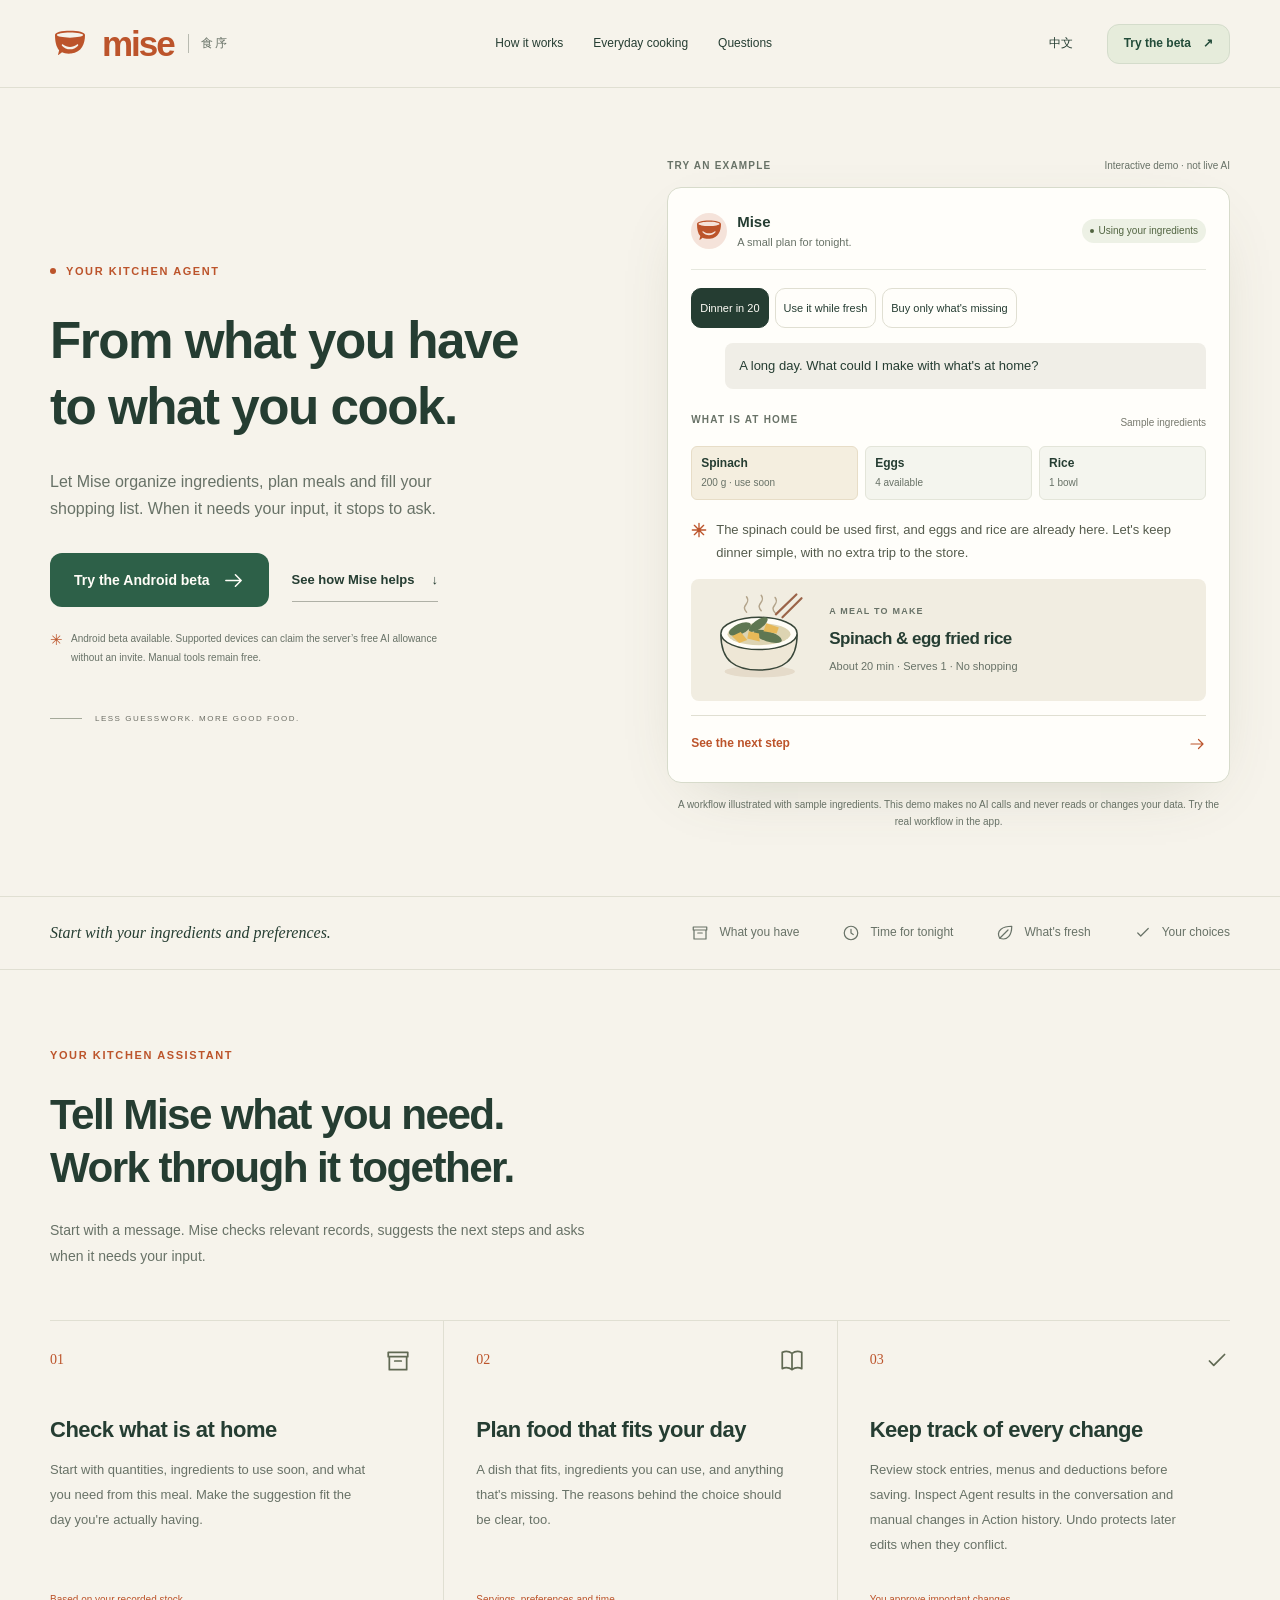
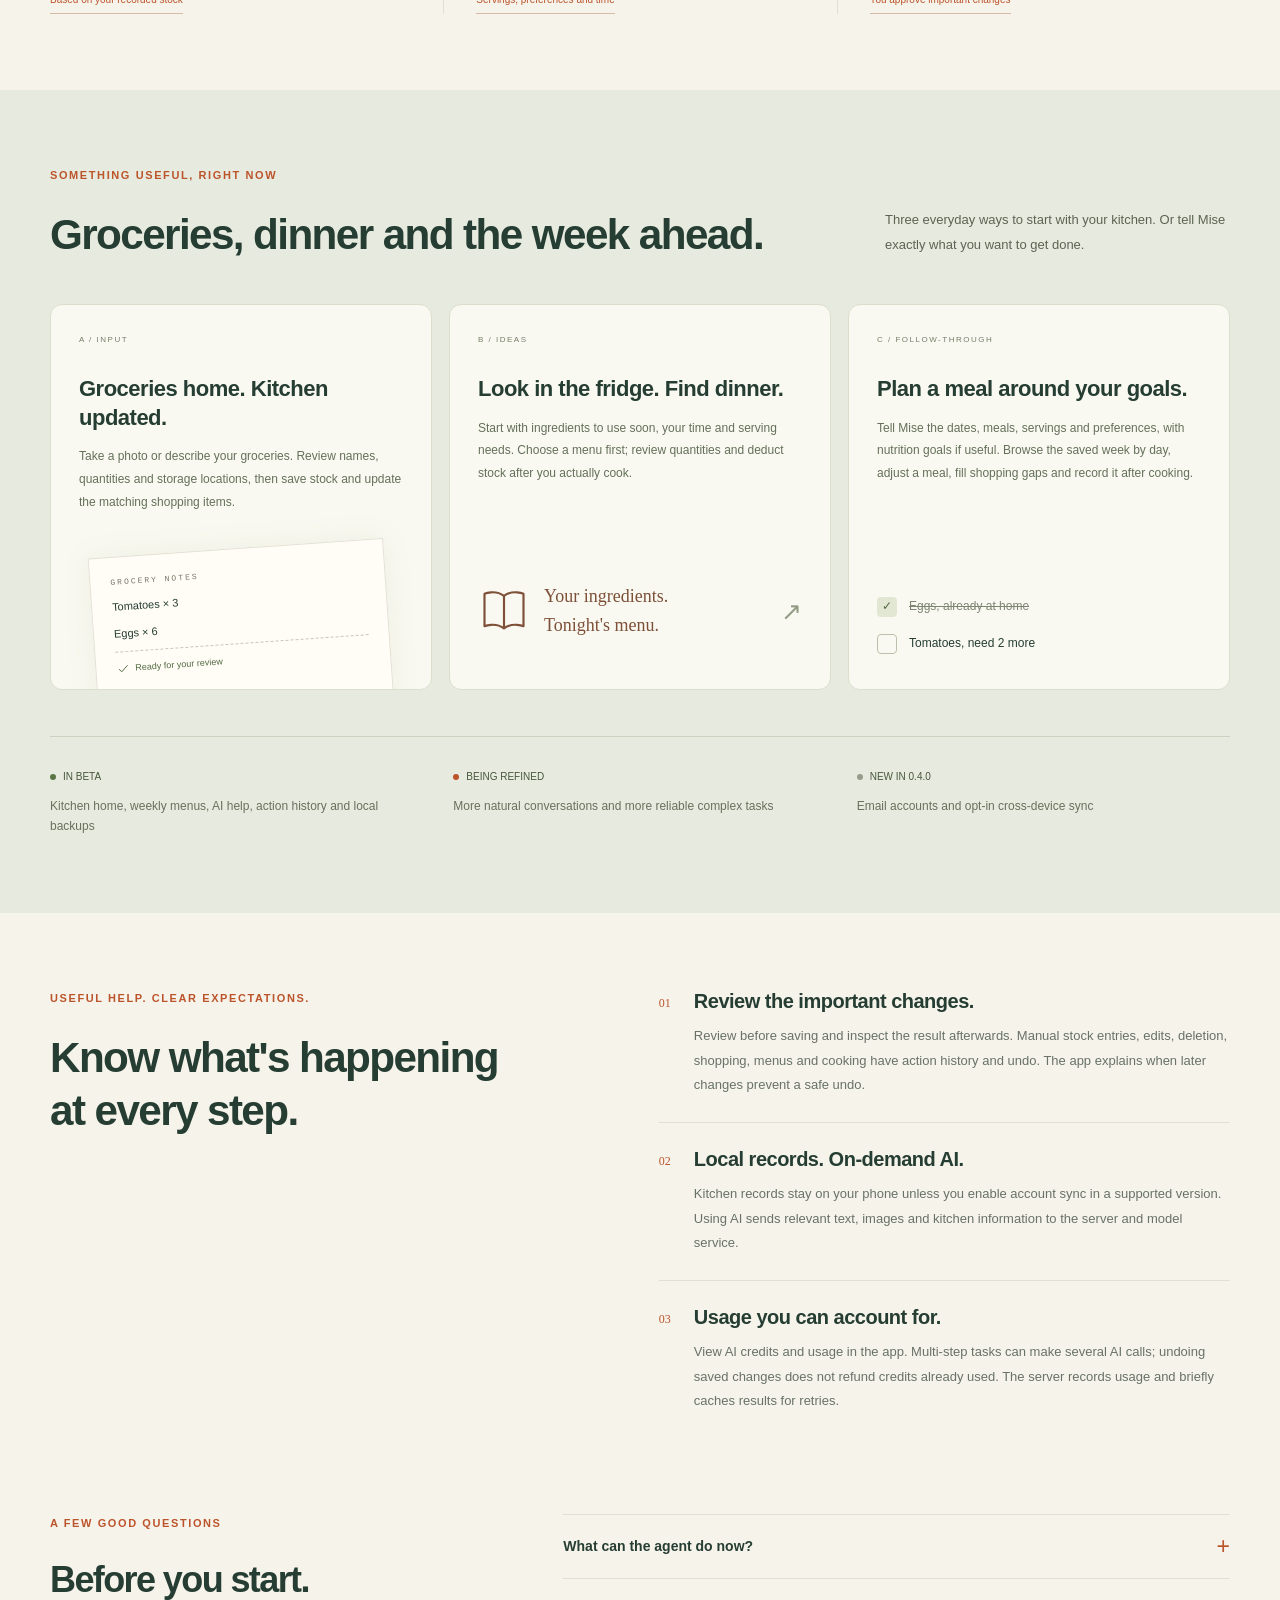
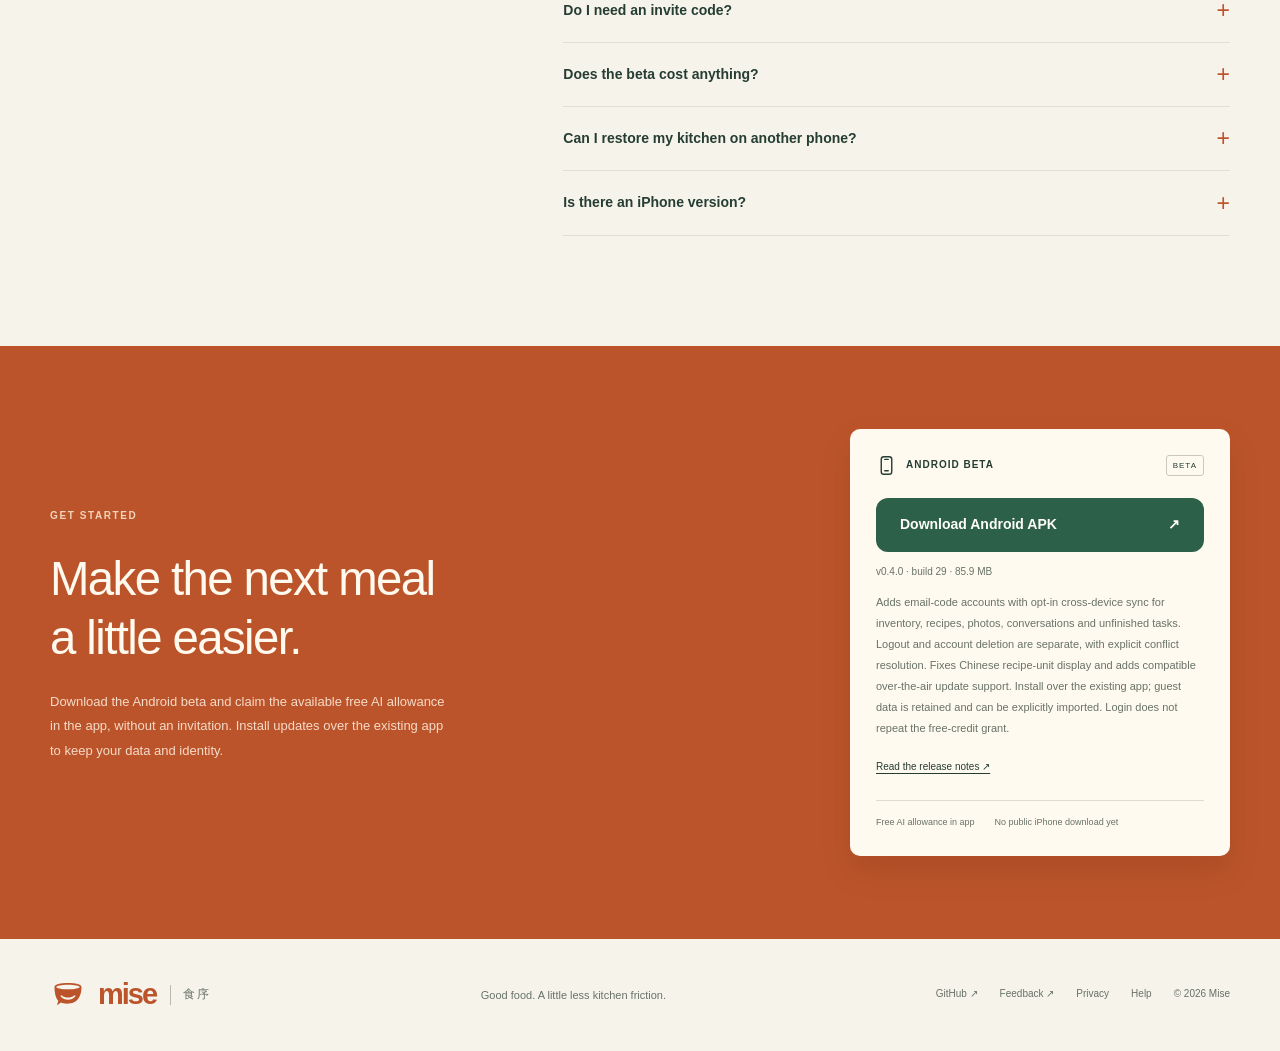
==== commit bcc64415: "docs: clarify password accounts and legacy app compatibility" ====
--- a/index.html
+++ b/index.html
@@ -478,7 +478,7 @@
           </details>
           <details>
             <summary data-i18n="faq4Question">数据可以换手机恢复吗？</summary>
-            <p data-i18n="faq4Answer">0.4.0 及支持账号的版本可用邮箱验证码登录，主动开启同步后，在另一台设备继续使用账号厨房。旧访客数据需主动导入，冲突由你选择；退出或暂停同步不会删除已有副本。也可继续手动导出备份；文件未加密，恢复会替换本机记录，不包含登录凭据或 AI 点数。</p>
+            <p data-i18n="faq4Answer">支持账号的版本可登录邮箱账号，主动开启同步后，在另一台设备继续使用账号厨房。登录方式取决于已安装的更新；账号设置密码后，其他设备也需要支持密码的版本。旧访客数据需主动导入，冲突由你选择；退出或暂停同步不会删除已有副本。也可继续手动导出备份；文件未加密，恢复会替换本机记录，不包含登录凭据或 AI 点数。</p>
           </details>
           <details>
             <summary data-i18n="faq5Question">支持 iPhone 吗？</summary>
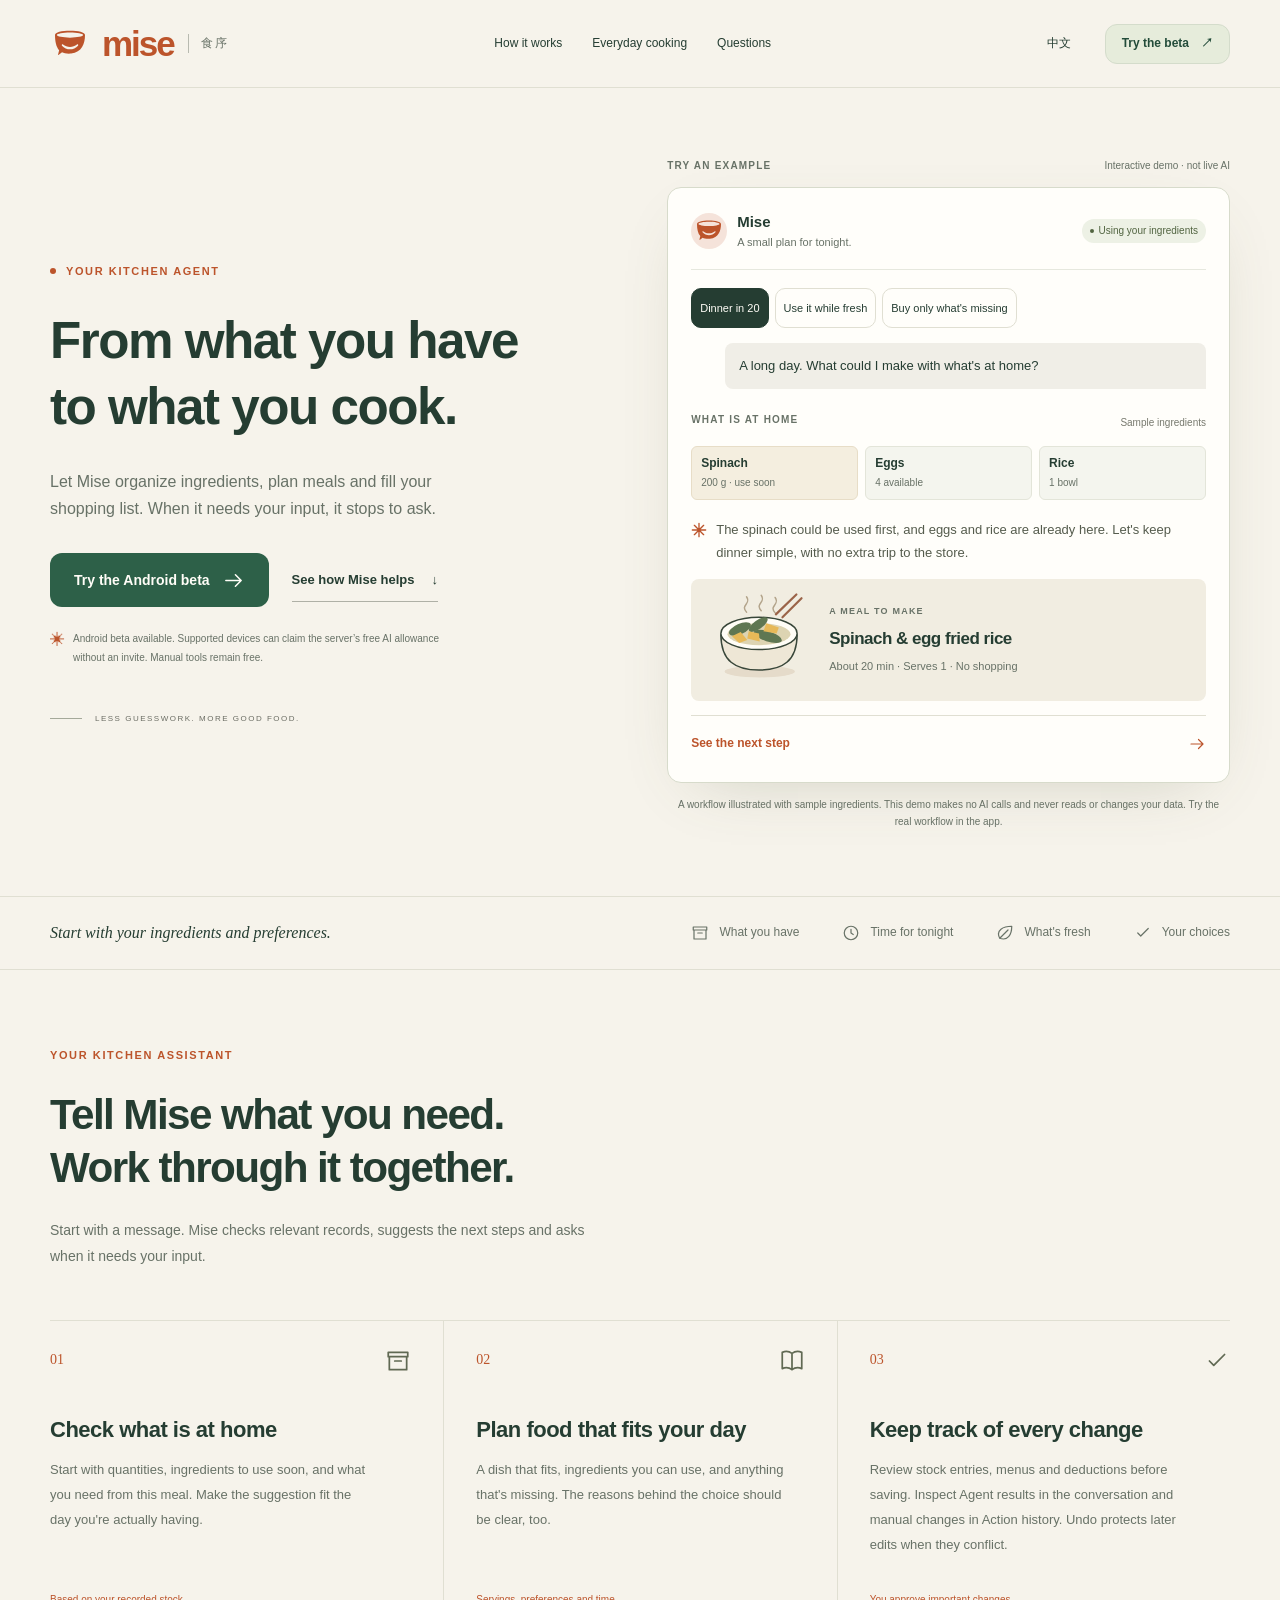
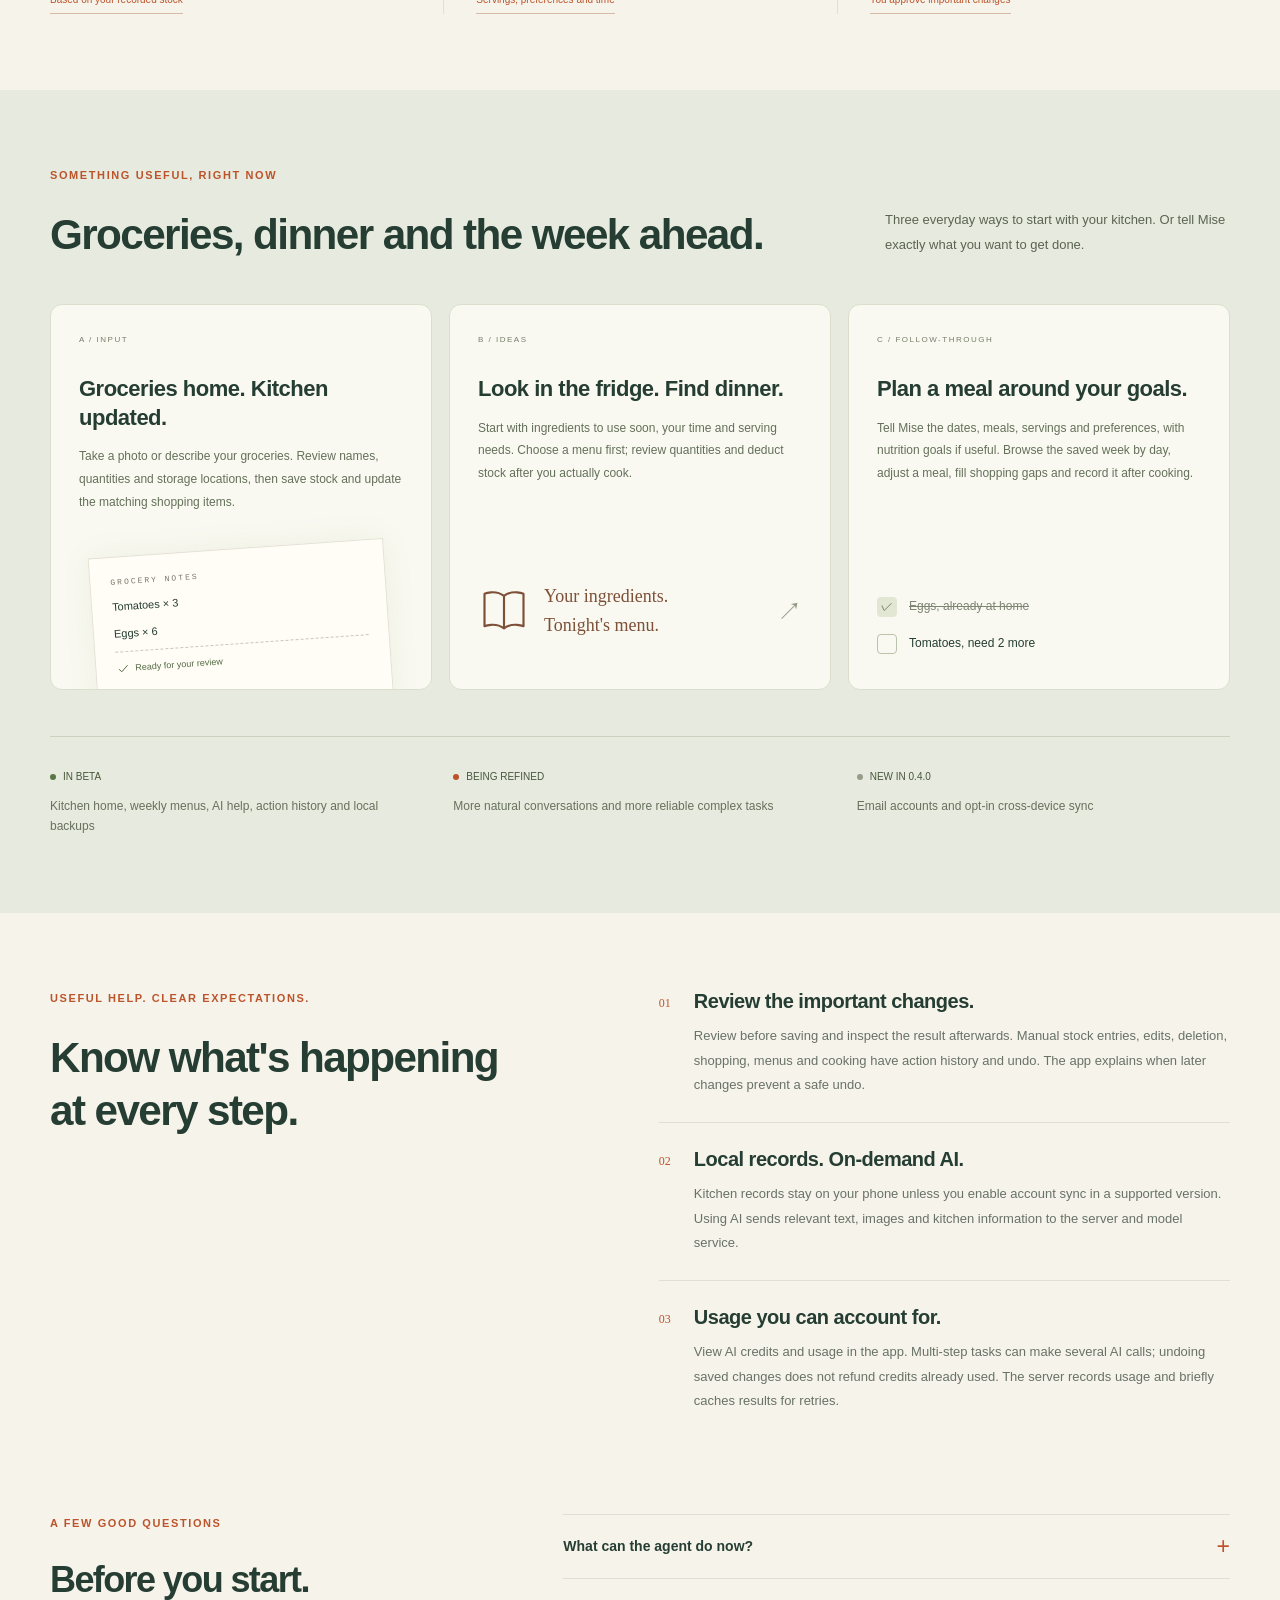
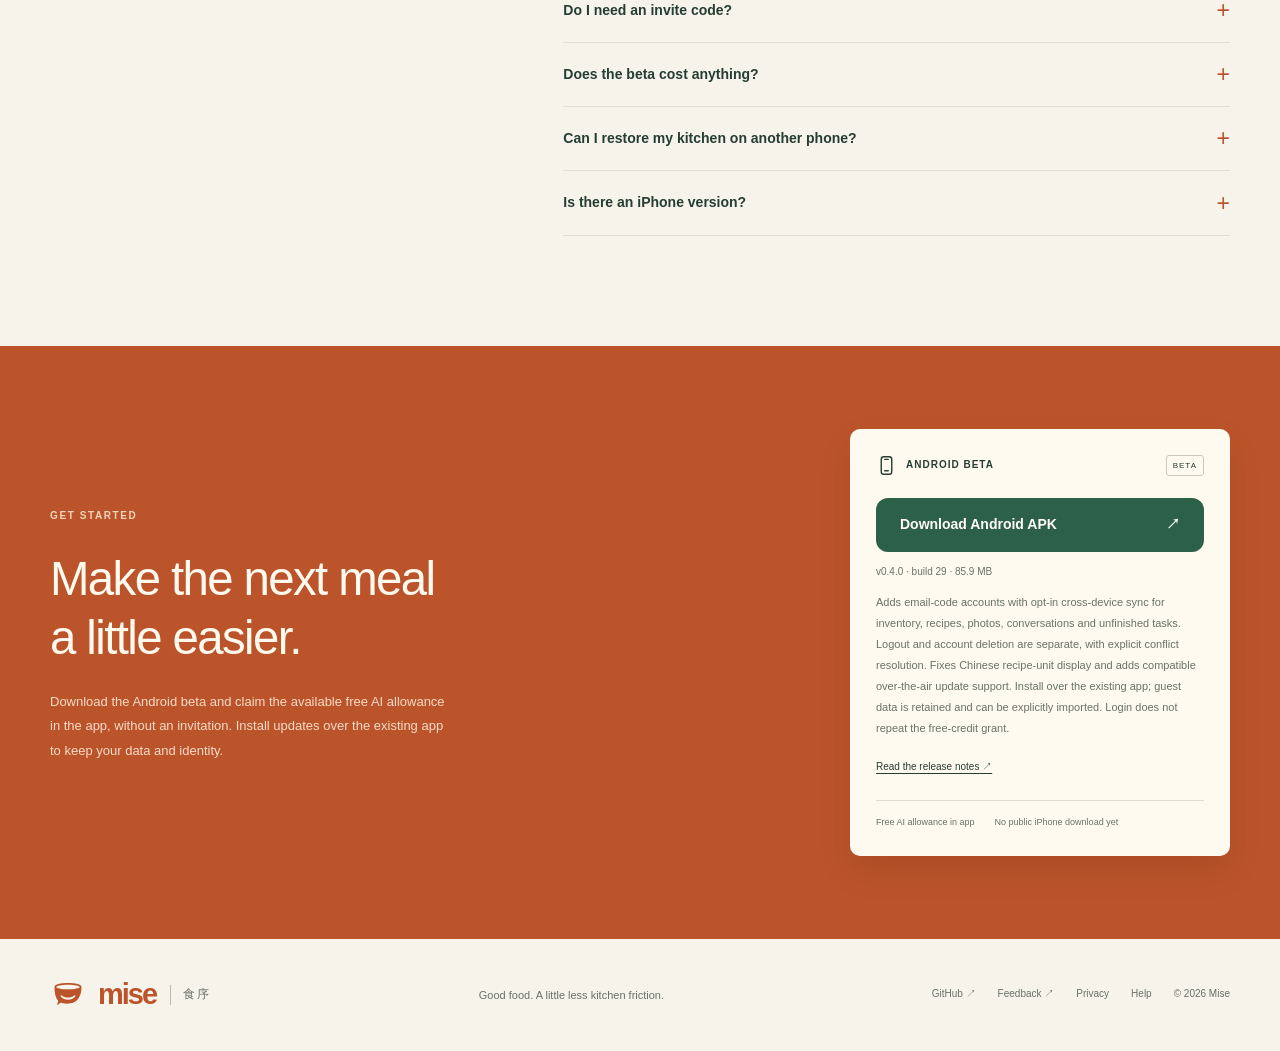
==== commit 0790c1af: "docs: explain password updates on both beta apps" ====
--- a/index.html
+++ b/index.html
@@ -478,7 +478,7 @@
           </details>
           <details>
             <summary data-i18n="faq4Question">数据可以换手机恢复吗？</summary>
-            <p data-i18n="faq4Answer">支持账号的版本可登录邮箱账号，主动开启同步后，在另一台设备继续使用账号厨房。登录方式取决于已安装的更新；账号设置密码后，其他设备也需要支持密码的版本。旧访客数据需主动导入，冲突由你选择；退出或暂停同步不会删除已有副本。也可继续手动导出备份；文件未加密，恢复会替换本机记录，不包含登录凭据或 AI 点数。</p>
+            <p data-i18n="faq4Answer">支持账号的版本可登录邮箱账号，主动开启同步后，在另一台设备继续使用账号厨房。登录方式取决于设备实际启用的更新。iOS 和 Android 0.4.0 可在联网启动时下载已发布的兼容补丁，下载完成后完全关闭并重新打开才会生效；账号设置密码前，请确认其他设备也已显示密码登录入口。旧访客数据需主动导入，冲突由你选择；退出或暂停同步不会删除已有副本。也可继续手动导出备份；文件未加密，恢复会替换本机记录，不包含登录凭据或 AI 点数。</p>
           </details>
           <details>
             <summary data-i18n="faq5Question">支持 iPhone 吗？</summary>
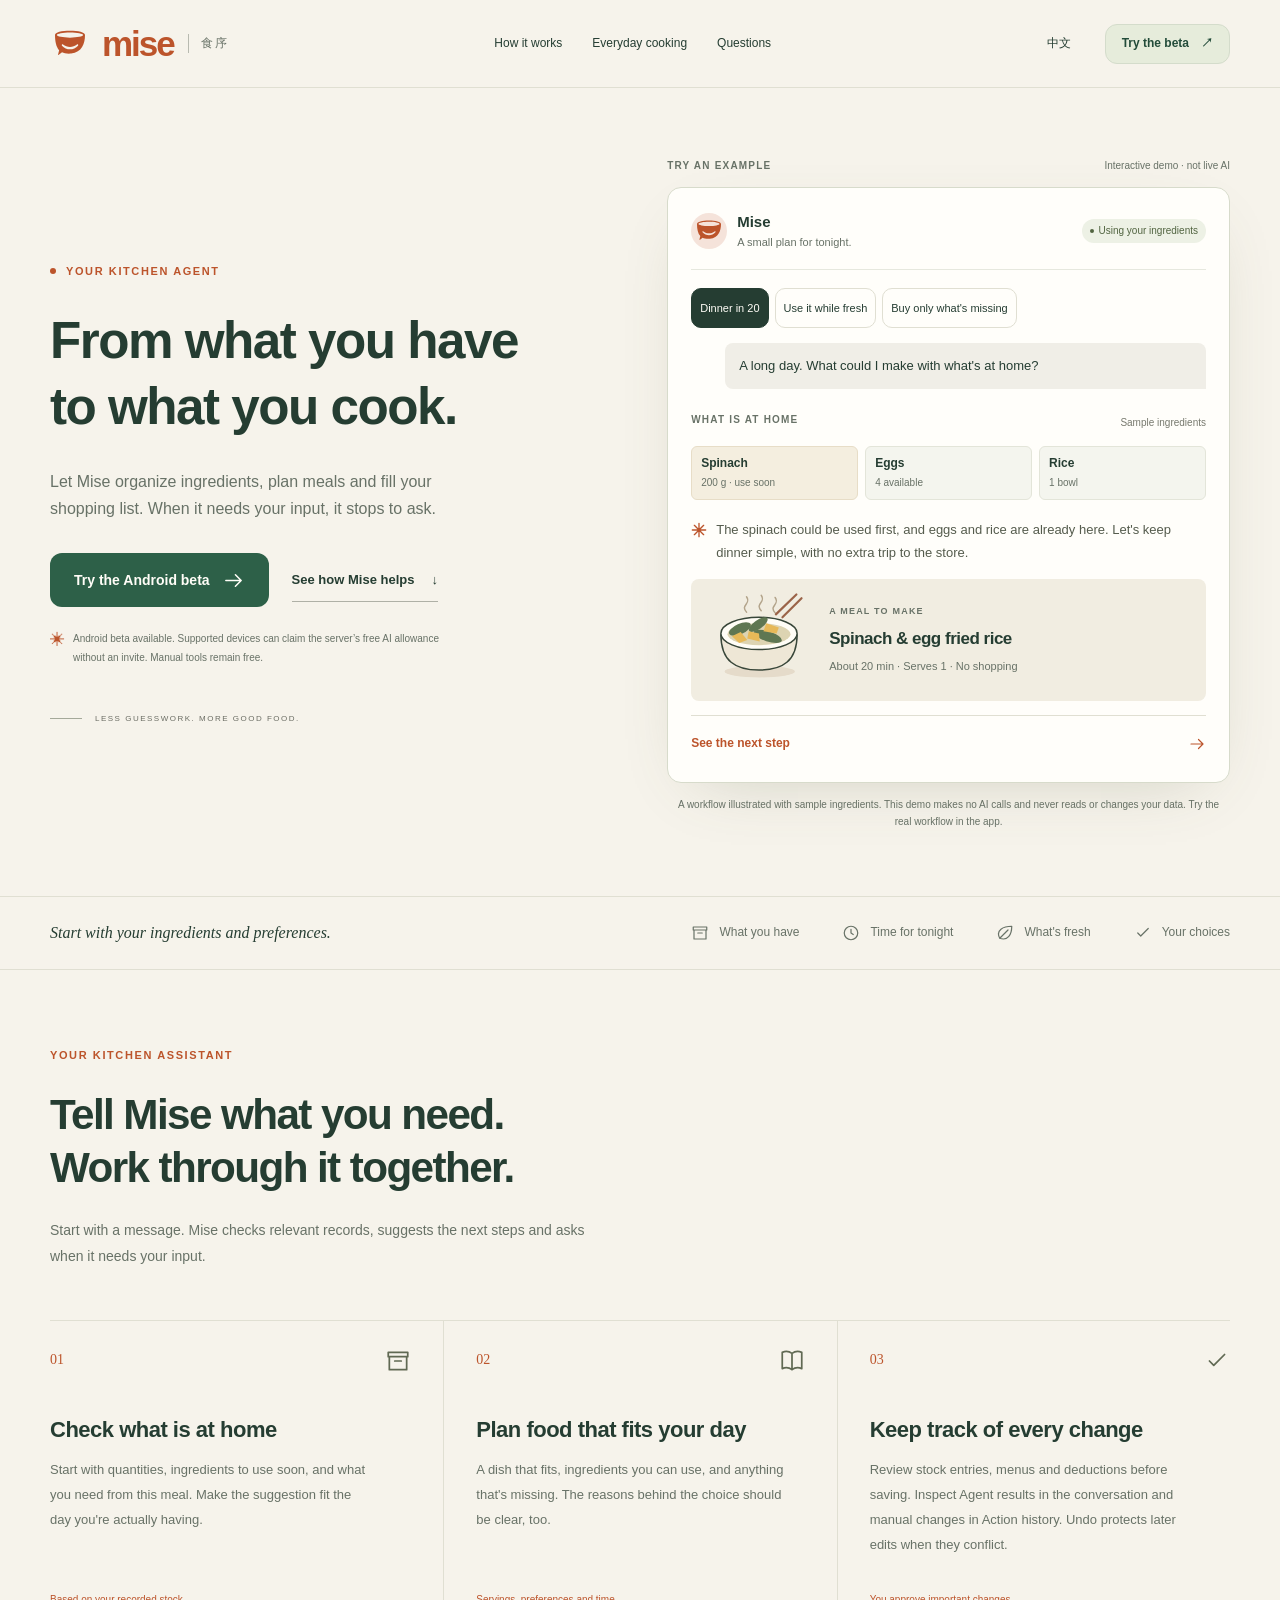
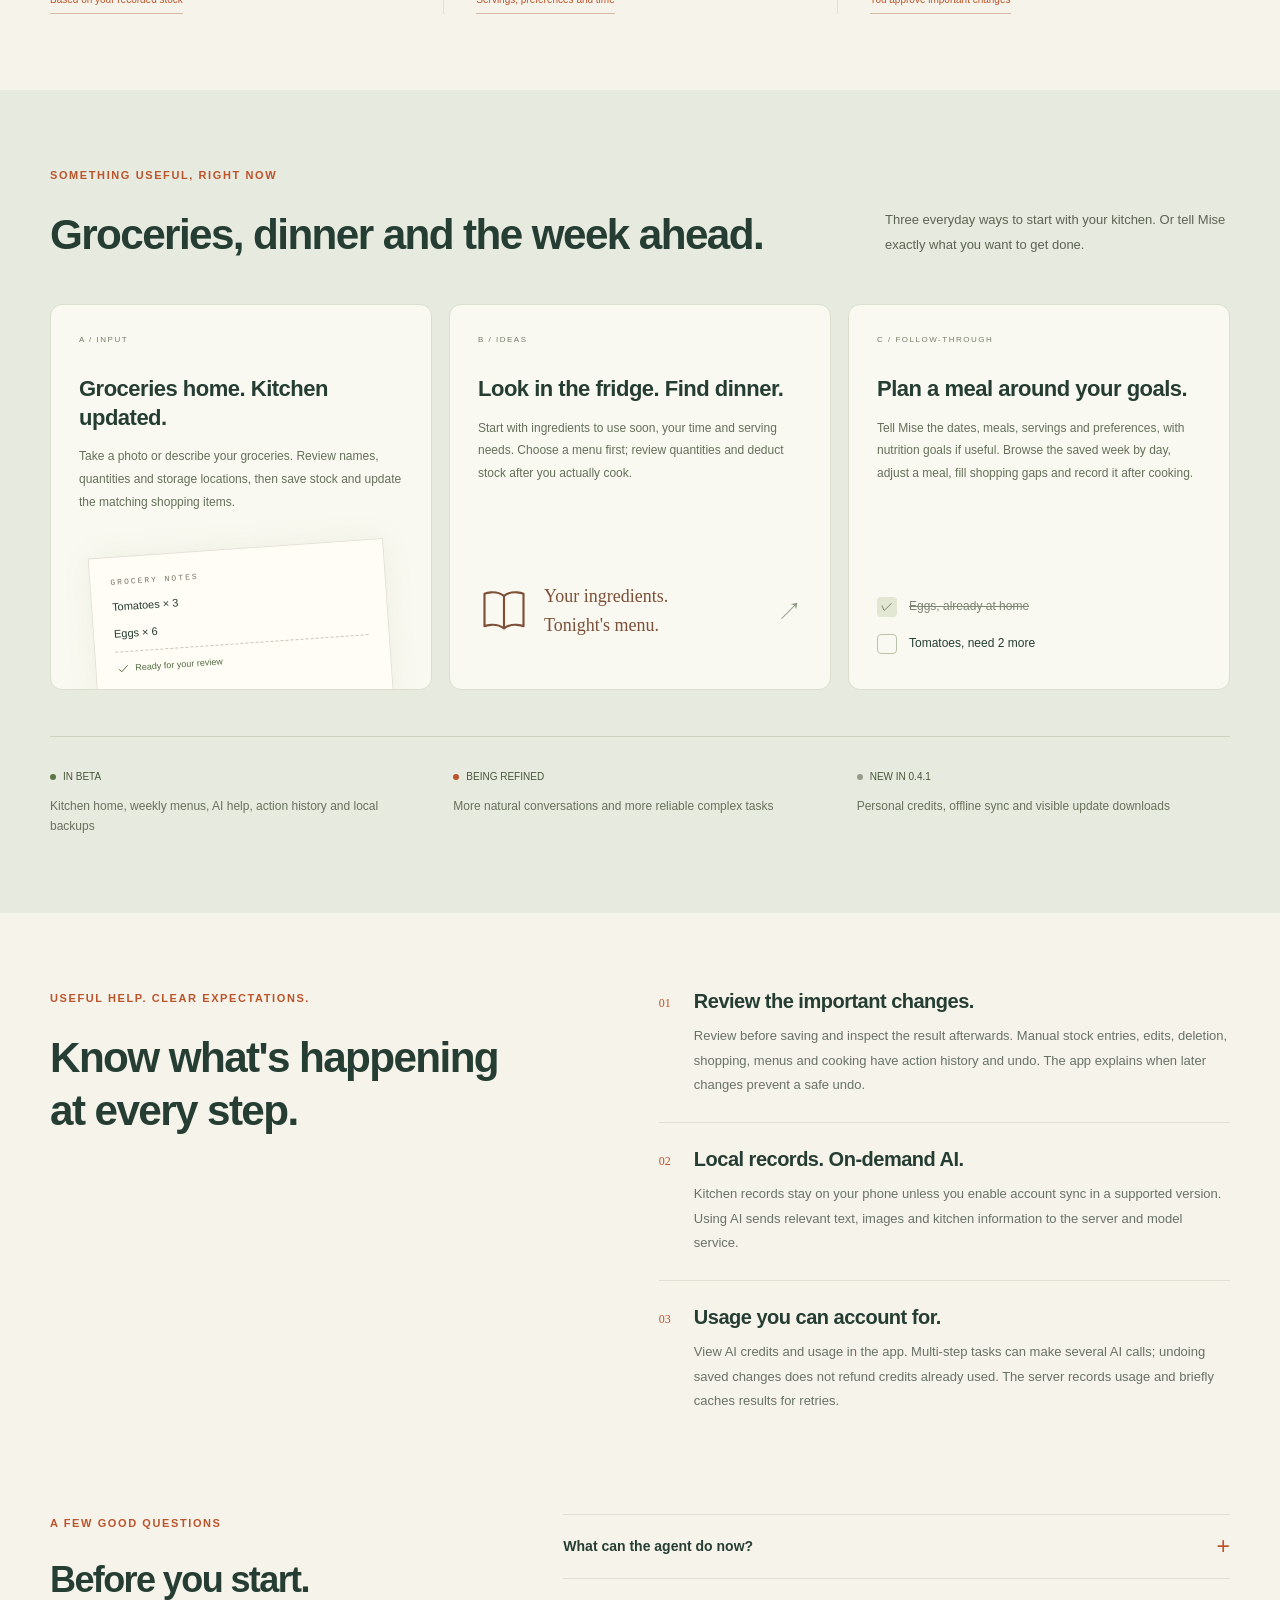
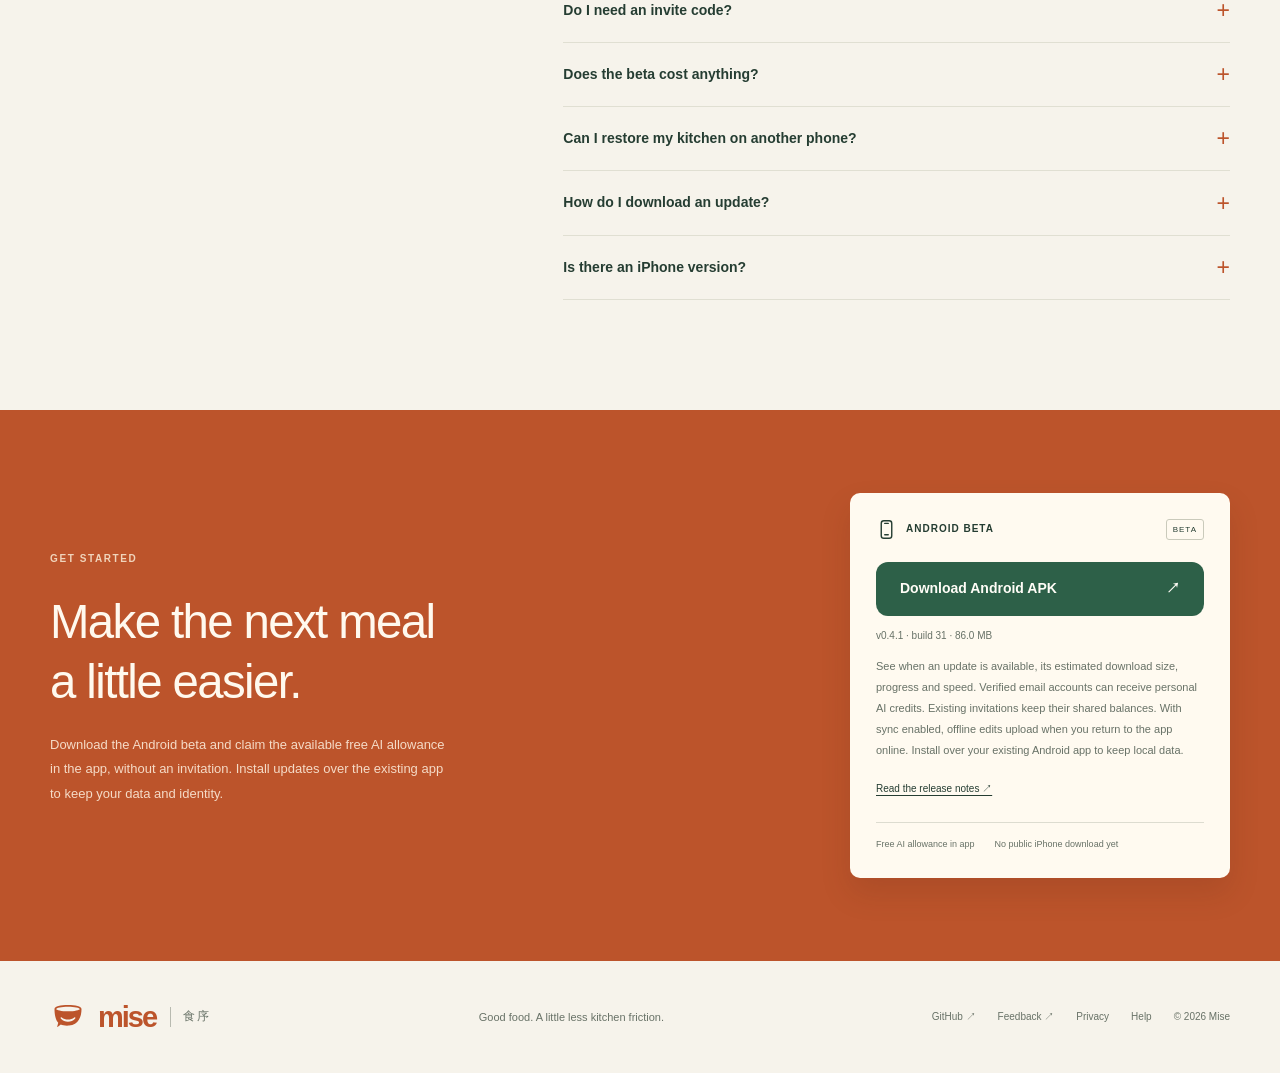
==== commit e12c5911: "feat: publish Mise 0.4.1 beta details and Android download Use the verified signed build 31 metadata" ====
--- a/index.html
+++ b/index.html
@@ -104,7 +104,7 @@
             <a
               class="button"
               data-apk-link
-              href="https://github.com/zyfeleven/smartKitchen-website/releases/download/android-v0.4.0-build29/mise-v0.4.0-build29.apk"
+              href="https://github.com/zyfeleven/smartKitchen-website/releases/download/android-v0.4.1-build31/mise-v0.4.1-build31-beta.apk"
               ><span data-i18n="heroCta">体验 Android 内测</span
               ><svg class="icon"><use href="#i-arrow" /></svg></a
             ><a class="text-link" href="#agent"
@@ -412,8 +412,8 @@
               <p data-i18n="phaseNextCopy">更自然的对话与更可靠的复杂任务</p>
             </div>
             <div>
-              <span class="phase later" data-i18n="phaseLater">0.4.0 新功能</span>
-              <p data-i18n="phaseLaterCopy">邮箱账号与可选跨设备同步</p>
+              <span class="phase later" data-i18n="phaseLater">0.4.1 新功能</span>
+              <p data-i18n="phaseLaterCopy">个人点数、离线补传和热补丁下载提示</p>
             </div>
           </div>
         </div>
@@ -463,7 +463,7 @@
             <summary data-i18n="faq2Question">需要邀请码吗？</summary>
             <p>
               <span data-i18n="faq2Answer"
-                >无需邀请码，受支持的设备可领取免费 AI 额度。金额与余额以 App 内显示为准；已有邀请码仍可使用。设备验证失败时可联系维护者。</span
+                >已验证邮箱的账号可直接接收个人 AI 点数。符合条件时，可按 App 提示领取一次免费额度。原邀请码的余额仍由原成员共享。</span
               >
               <a
                 href="https://github.com/zyfeleven/smartKitchen-website/issues"
@@ -478,14 +478,15 @@
           </details>
           <details>
             <summary data-i18n="faq4Question">数据可以换手机恢复吗？</summary>
-            <p data-i18n="faq4Answer">支持账号的版本可登录邮箱账号，主动开启同步后，在另一台设备继续使用账号厨房。登录方式取决于设备实际启用的更新。iOS 和 Android 0.4.0 可在联网启动时下载已发布的兼容补丁，下载完成后完全关闭并重新打开才会生效；账号设置密码前，请确认其他设备也已显示密码登录入口。旧访客数据需主动导入，冲突由你选择；退出或暂停同步不会删除已有副本。也可继续手动导出备份；文件未加密，恢复会替换本机记录，不包含登录凭据或 AI 点数。</p>
+            <p data-i18n="faq4Answer">用同一邮箱登录，开启「账号与同步」后，库存、菜谱和助手任务可在另一台设备上继续使用。离线改动会保存在手机上，回到 App 并联网后补传。遇到冲突，你可以选择保留的版本。退出账号或暂停同步仍会保留已有副本。</p>
+          </details>
+          <details>
+            <summary data-i18n="faqUpdateQuestion">如何下载热补丁？</summary>
+            <p data-i18n="faqUpdateAnswer">在 0.4.1 中，打开 App 或在设置中检查更新。发现兼容的热补丁后，可查看预计大小并选择下载或稍后处理。下载时显示已接收的数据量和可测得的速度。保存编辑后，点「现在重启」使更新生效。首次从 0.4.0 升级请安装新版，Android 可直接覆盖安装。</p>
           </details>
           <details>
             <summary data-i18n="faq5Question">支持 iPhone 吗？</summary>
-            <p data-i18n="faq5Answer">
-              目前这里提供 Android 内测 APK。iOS
-              尚无公开下载入口；有可用版本时会在本页更新。
-            </p>
+            <p data-i18n="faq5Answer">已加入 iOS 测试的用户可在 TestFlight 中查看苹果提供的可用版本。本页提供 Android 安装包。</p>
           </details>
         </div>
       </section>
@@ -505,20 +506,20 @@
             <a
               class="button button-dark"
               data-apk-link
-              href="https://github.com/zyfeleven/smartKitchen-website/releases/download/android-v0.4.0-build29/mise-v0.4.0-build29.apk"
+              href="https://github.com/zyfeleven/smartKitchen-website/releases/download/android-v0.4.1-build31/mise-v0.4.1-build31-beta.apk"
               ><span data-i18n="downloadApk">下载 Android APK</span
               ><span aria-hidden="true">↗</span></a
             >
             <p class="release-meta" data-release-meta>
-              v0.4.0 · build 29 · 85.9 MB
+              v0.4.1 · build 31 · 86.0 MB
             </p>
             <p class="release-note" data-release-note>
-              新增邮箱验证码账号，可主动开启库存、菜谱、照片、对话及未完成任务的跨设备同步。退出登录与删除账号分开处理，冲突可由用户选择。修复助手菜谱的中文单位显示，加入兼容版本的热更新基础。请覆盖安装，原访客数据保留并可主动导入；登录不会重复赠送免费点数。
+              新增热补丁提示，可查看预计大小、下载进度和速度。邮箱账号可直接接收个人 AI 点数，已有邀请码保留共享余额。开启同步后，离线改动会在联网返回 App 时补传。Android 请覆盖安装以保留本机数据。
             </p>
             <a
               class="release-link"
               data-release-link
-              href="https://github.com/zyfeleven/smartKitchen-website/releases/tag/android-v0.4.0-build29"
+              href="https://github.com/zyfeleven/smartKitchen-website/releases/tag/android-v0.4.1-build31"
               data-i18n="releaseDetails"
               >查看版本说明 ↗</a
             >
